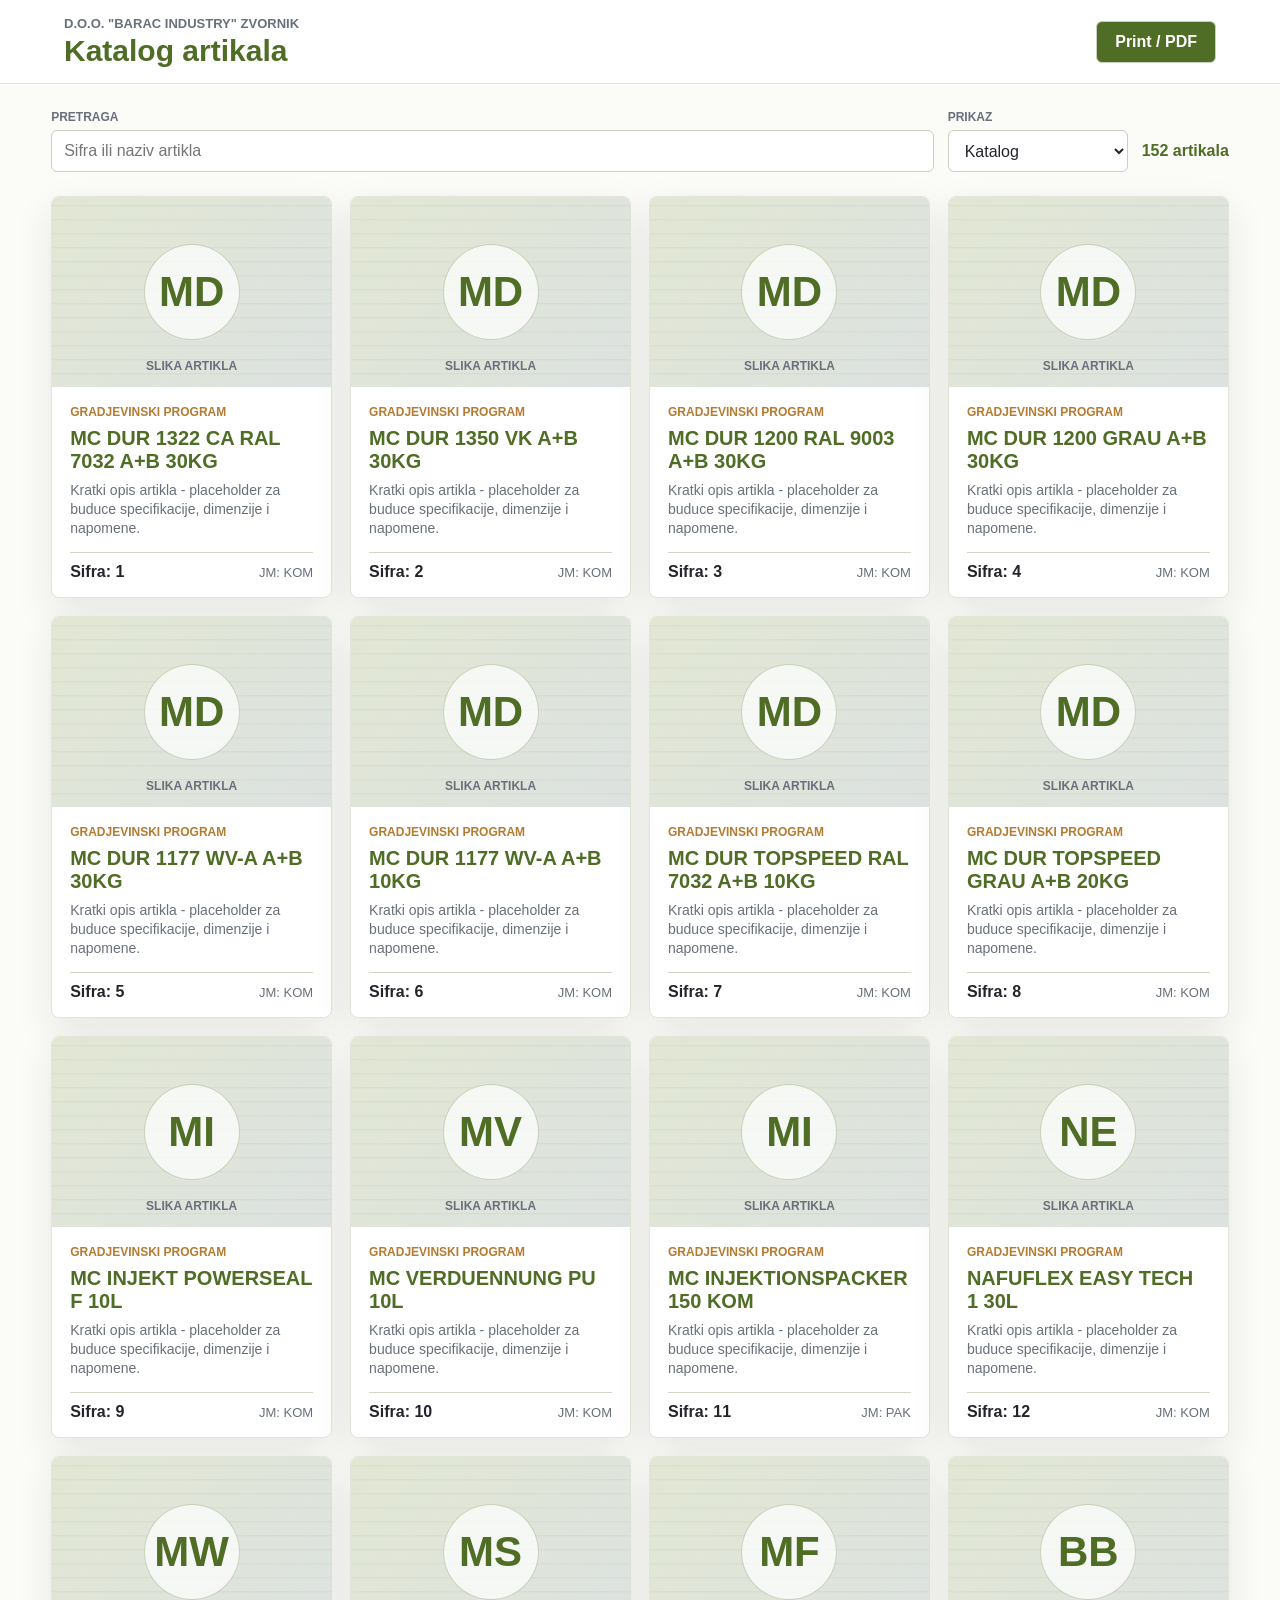
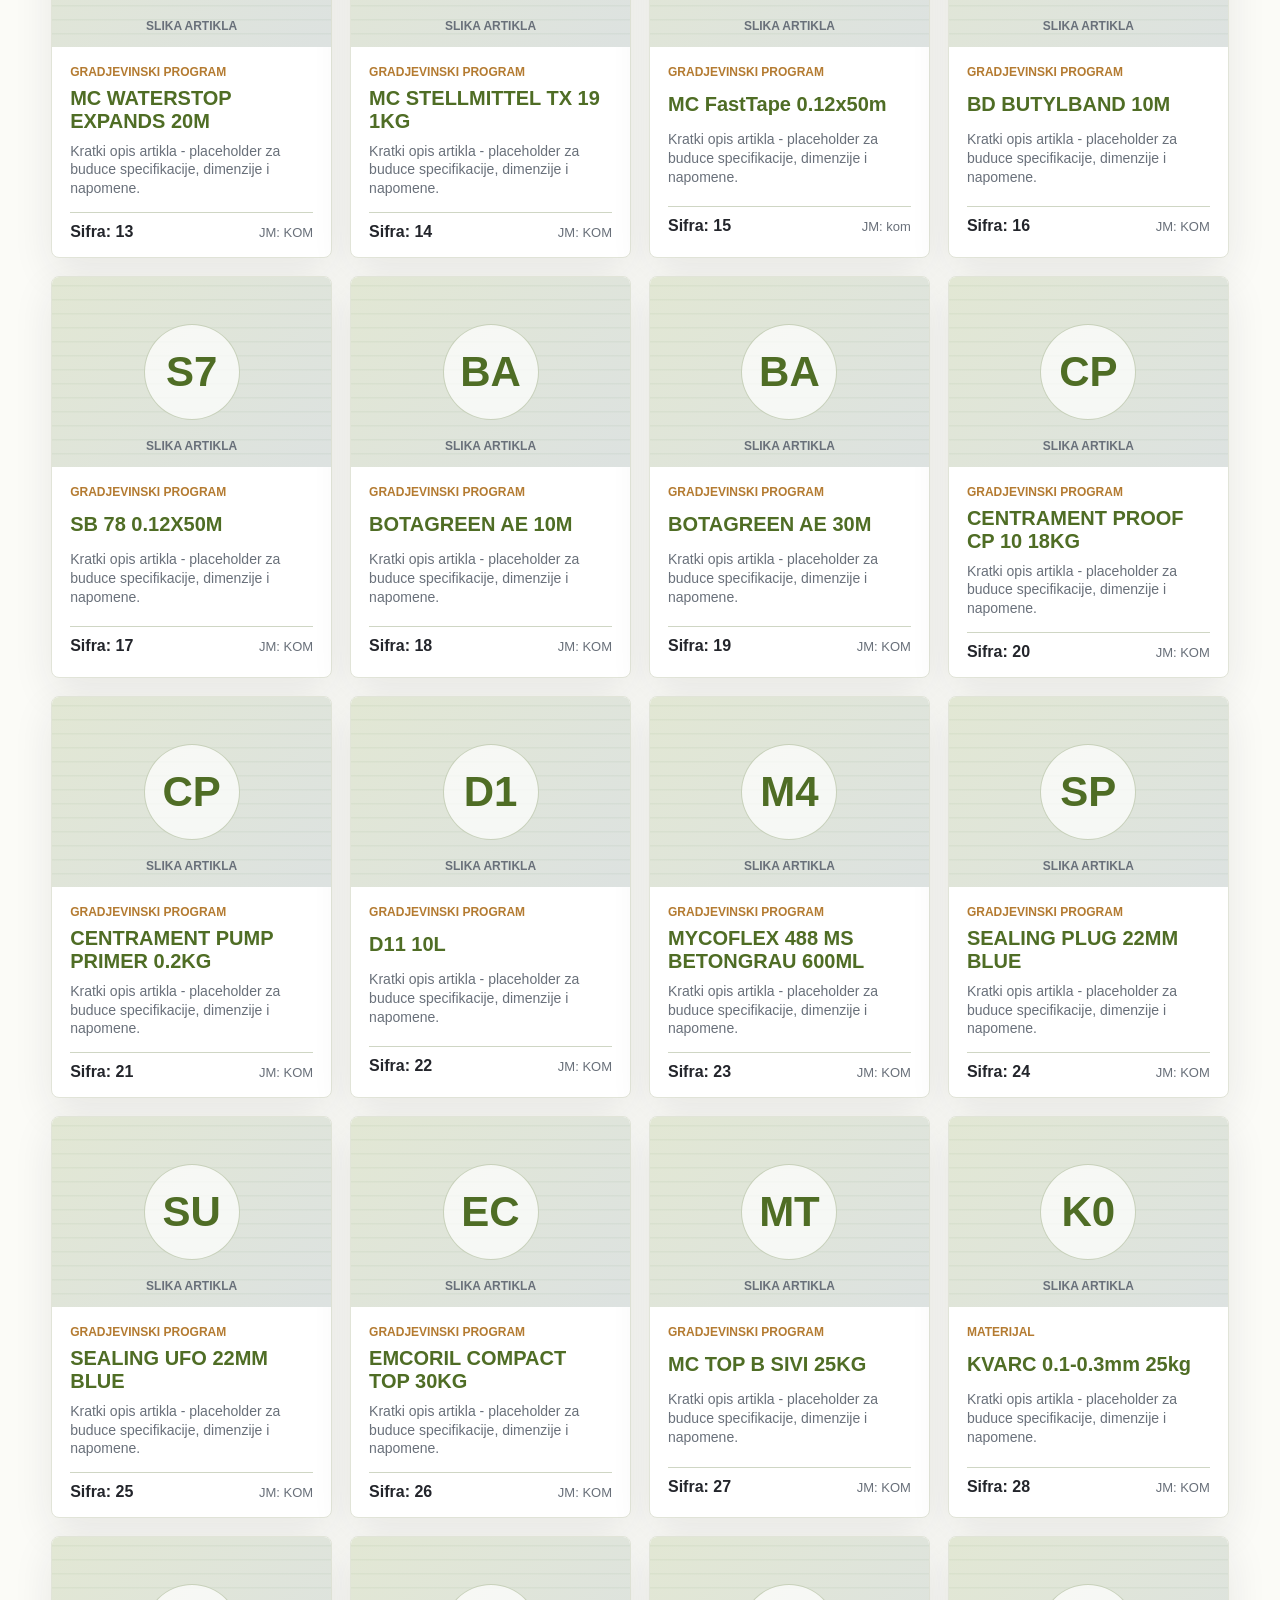
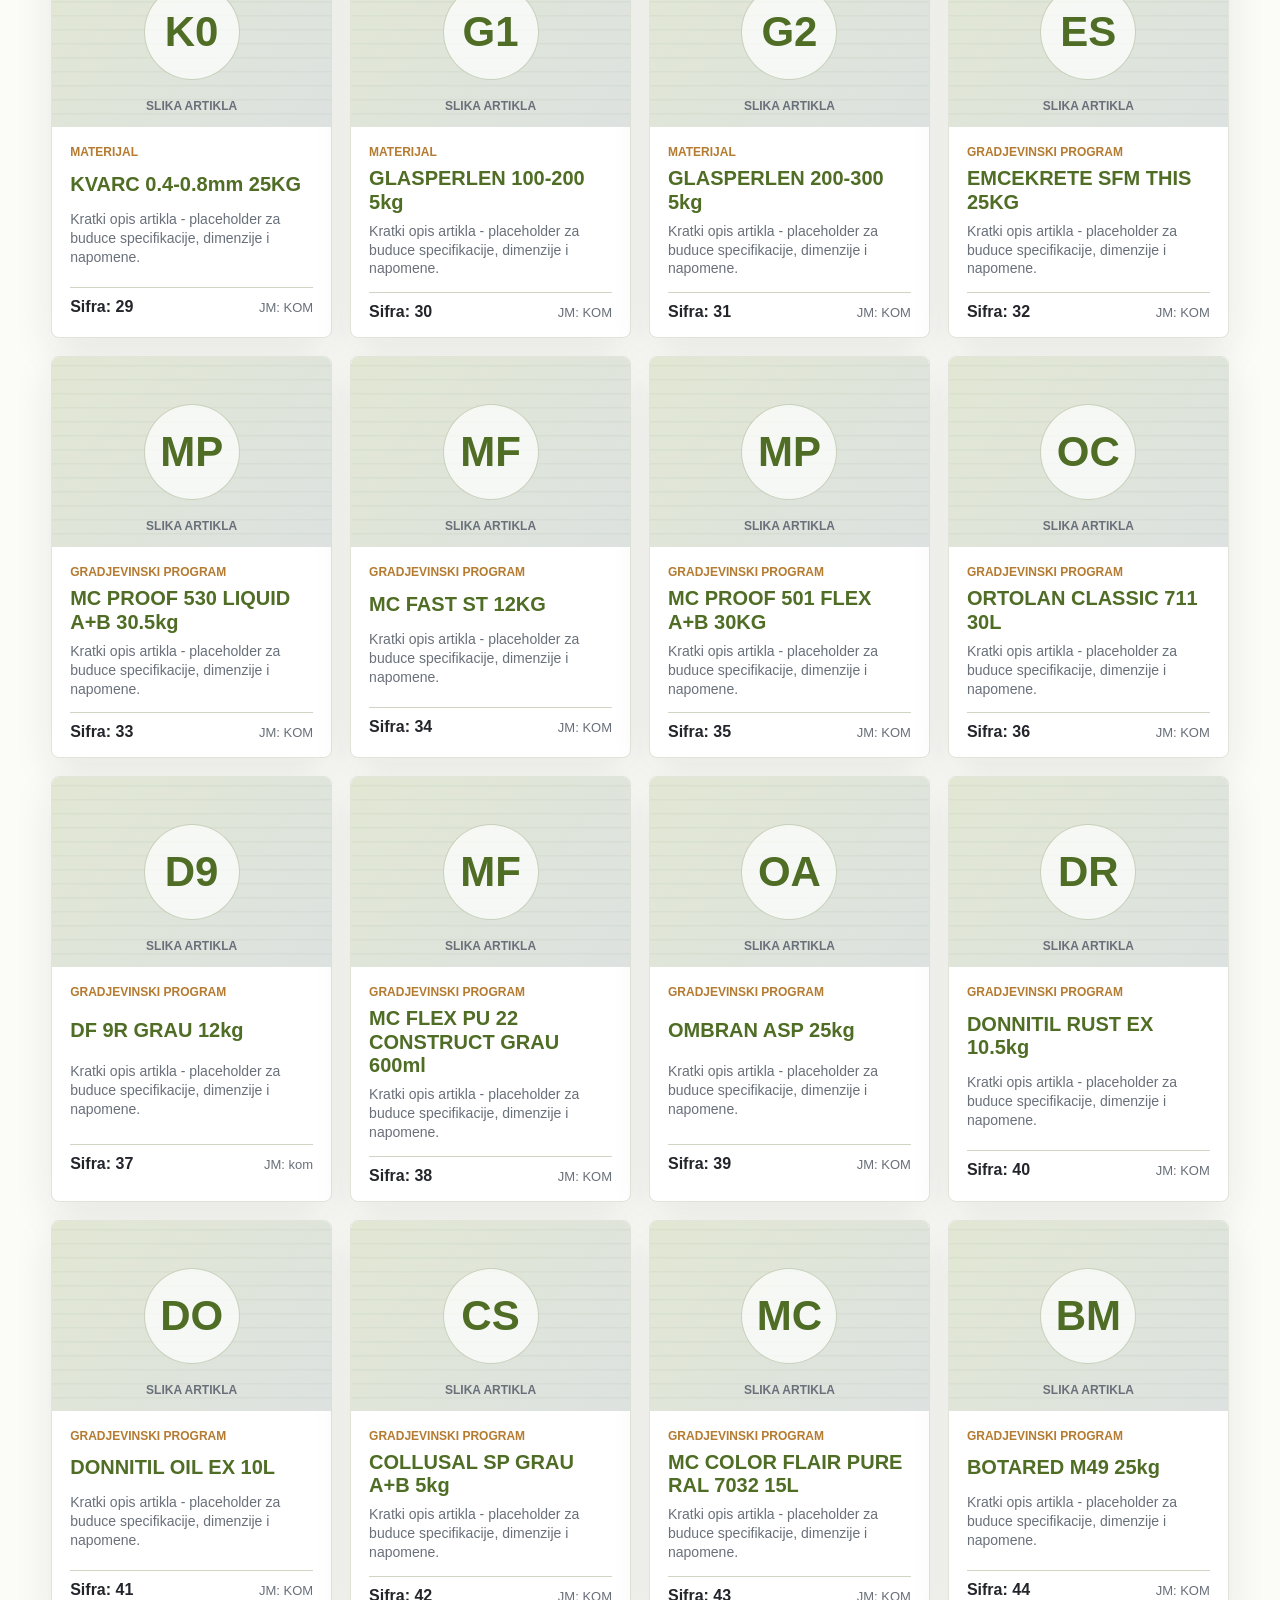
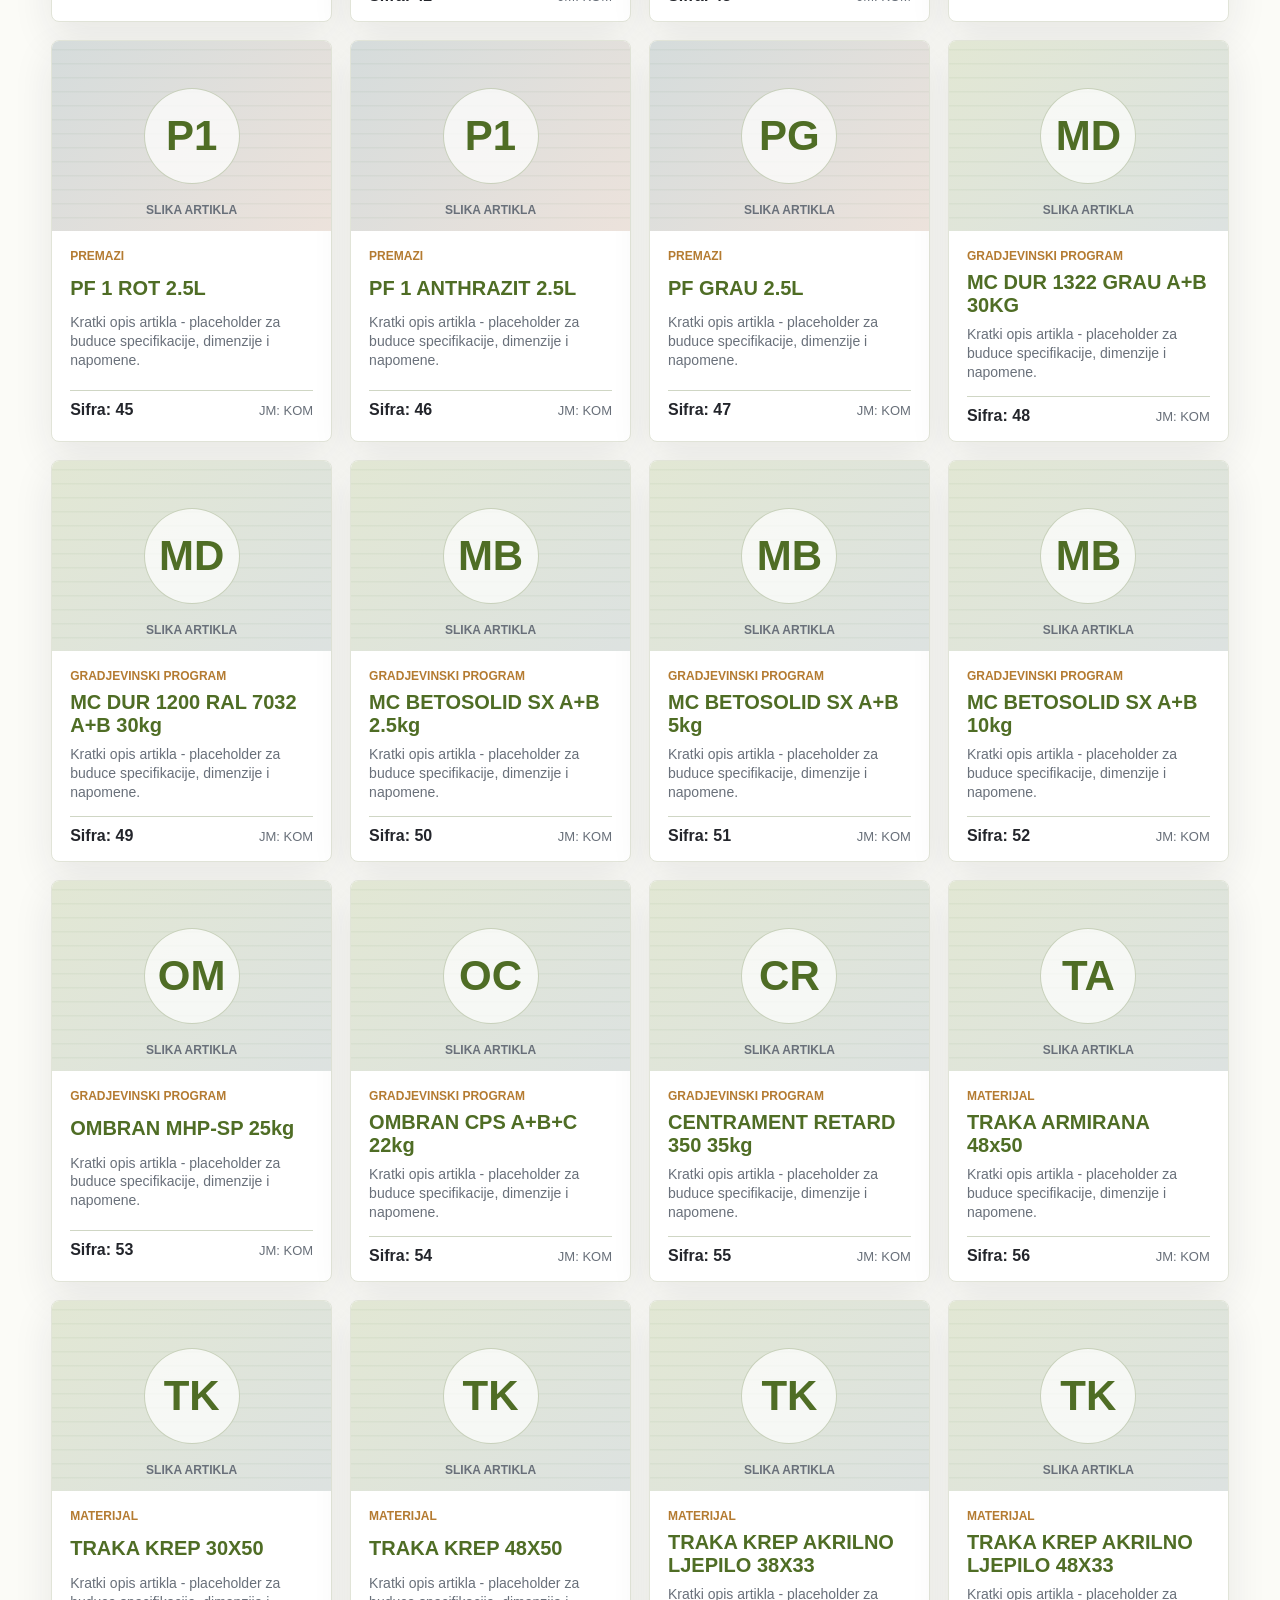
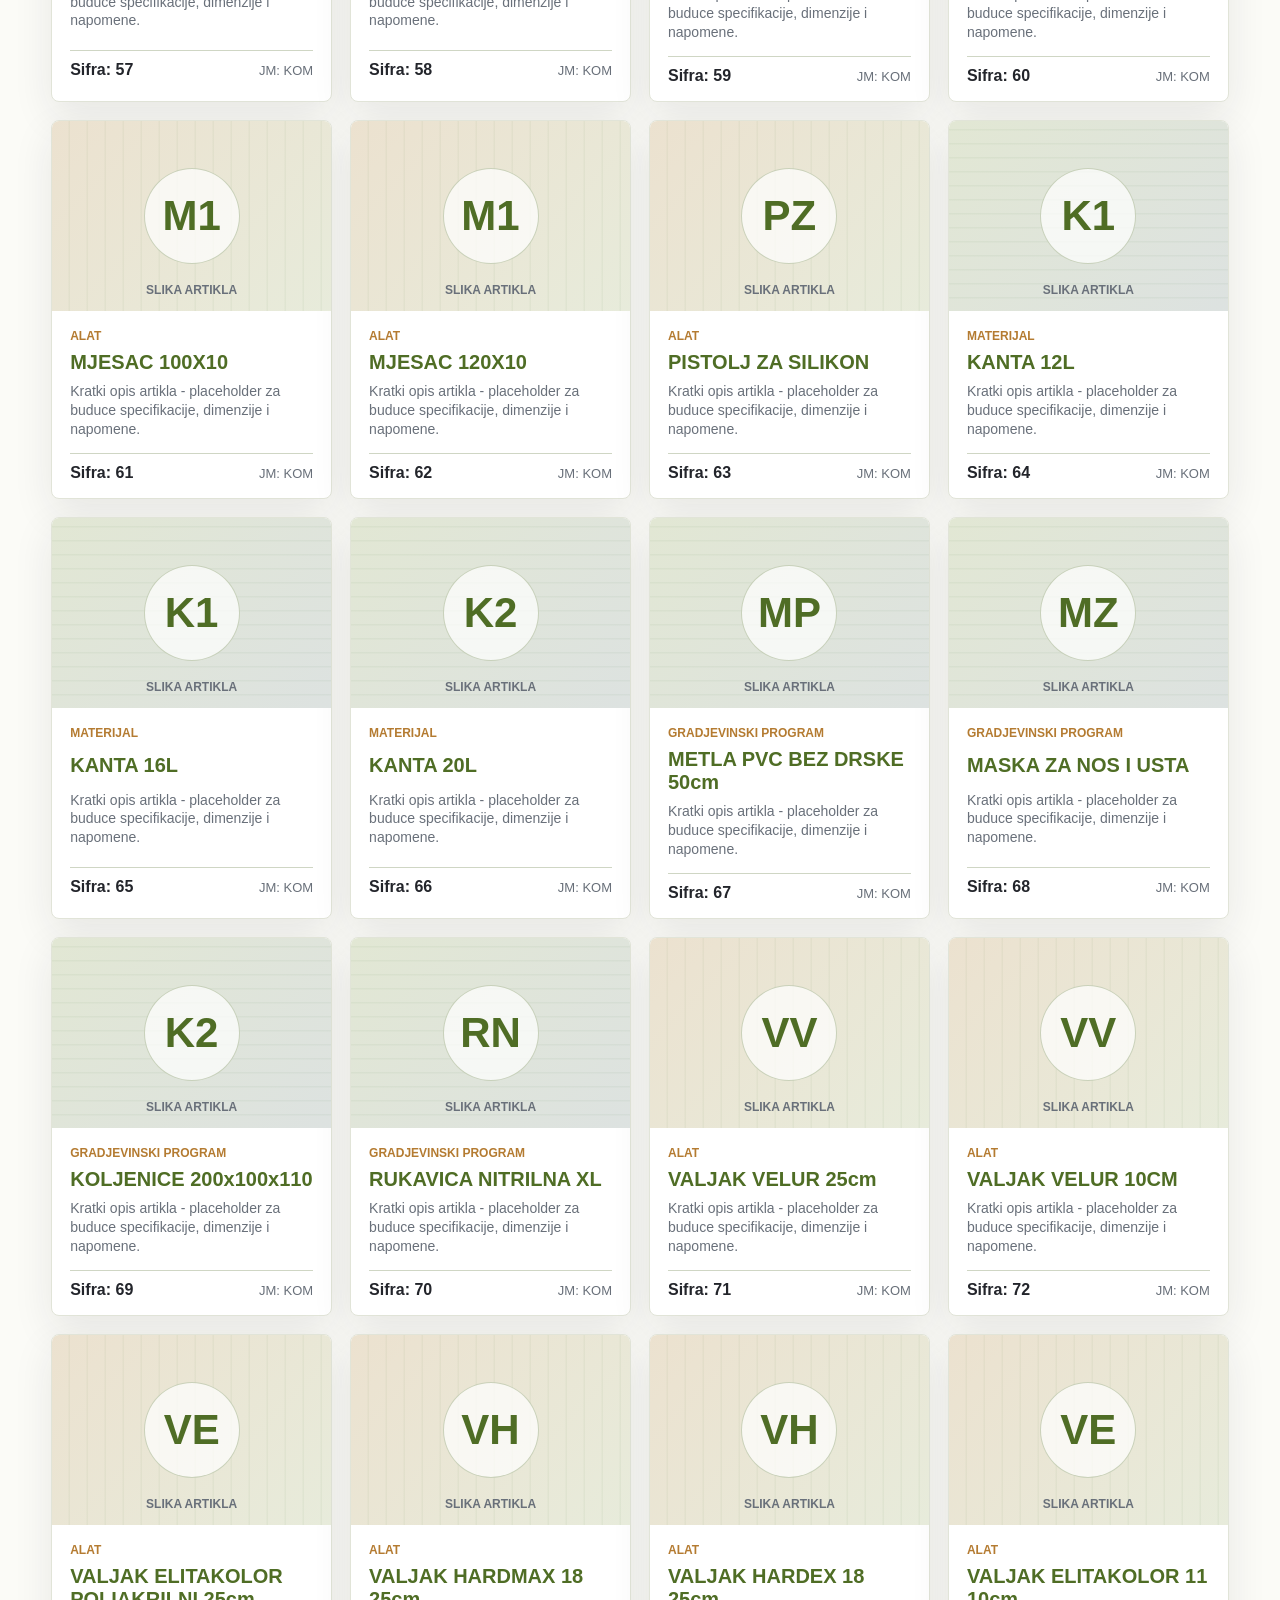
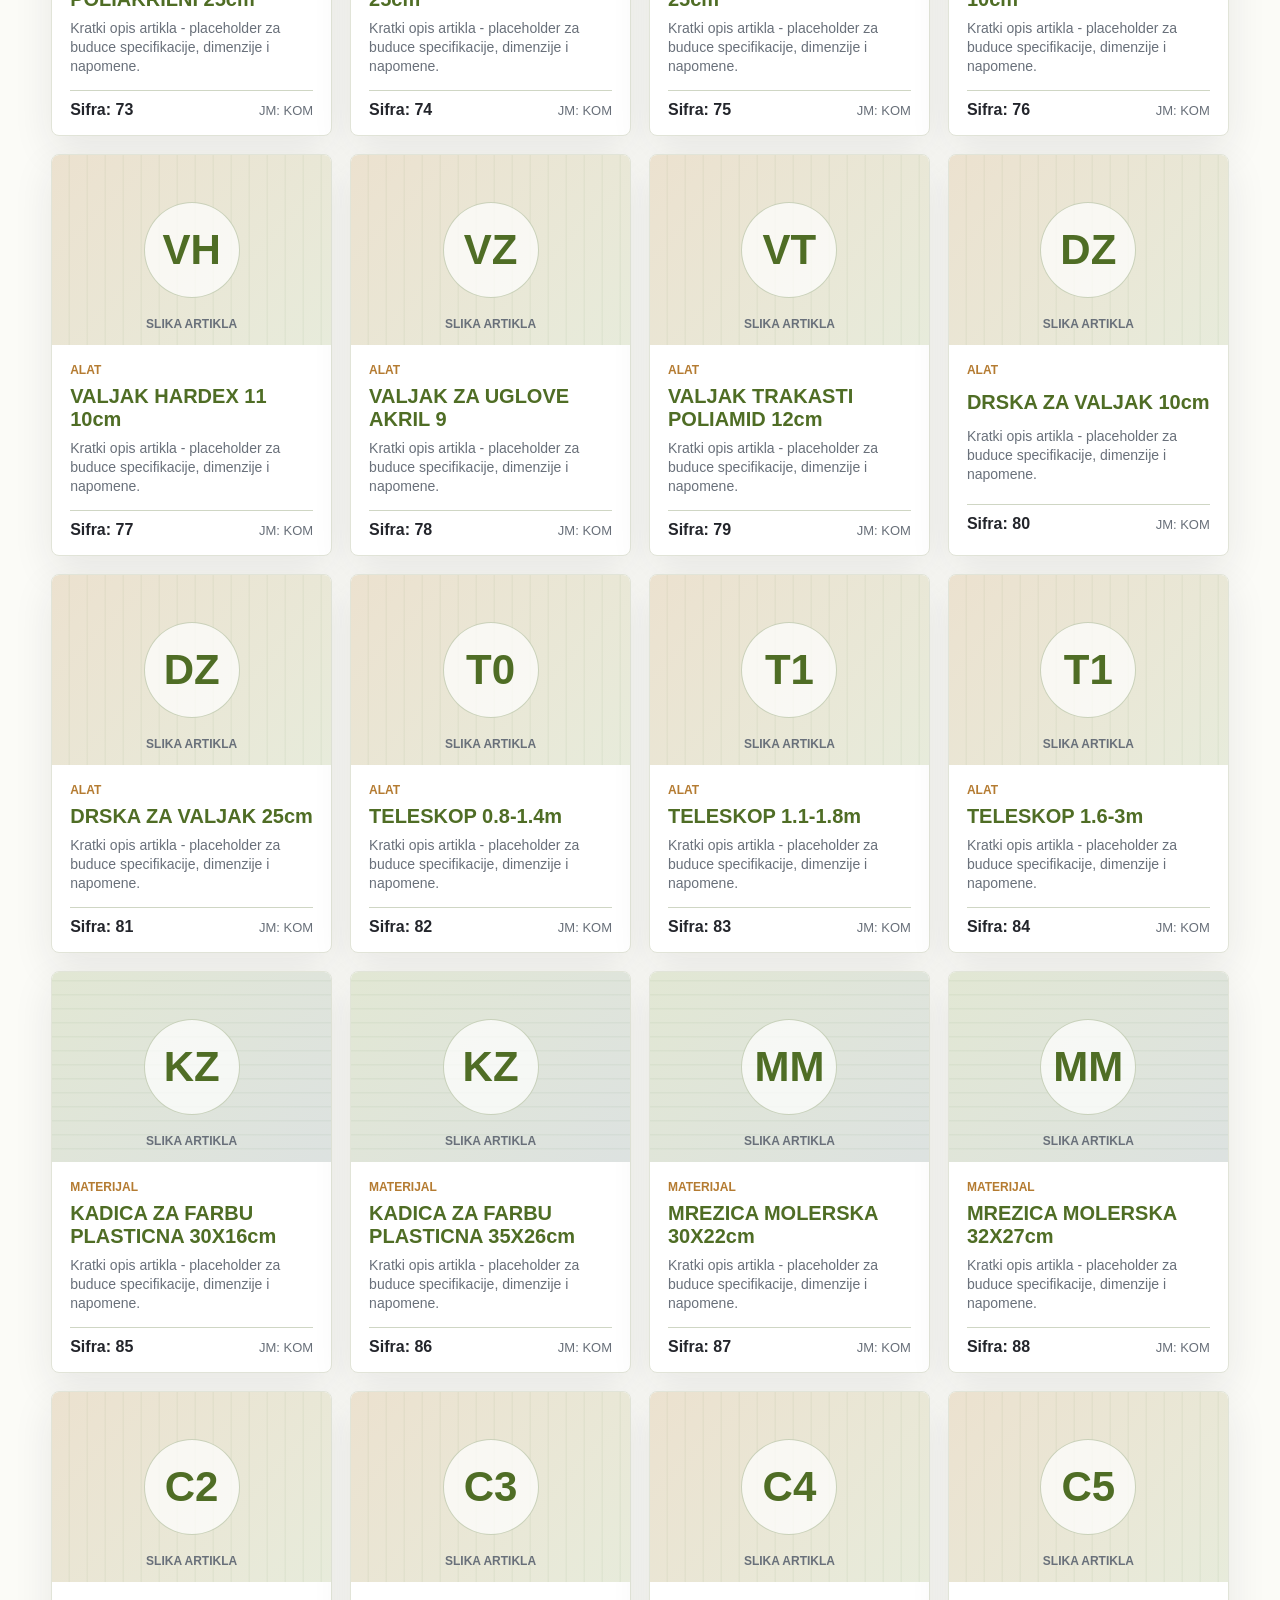
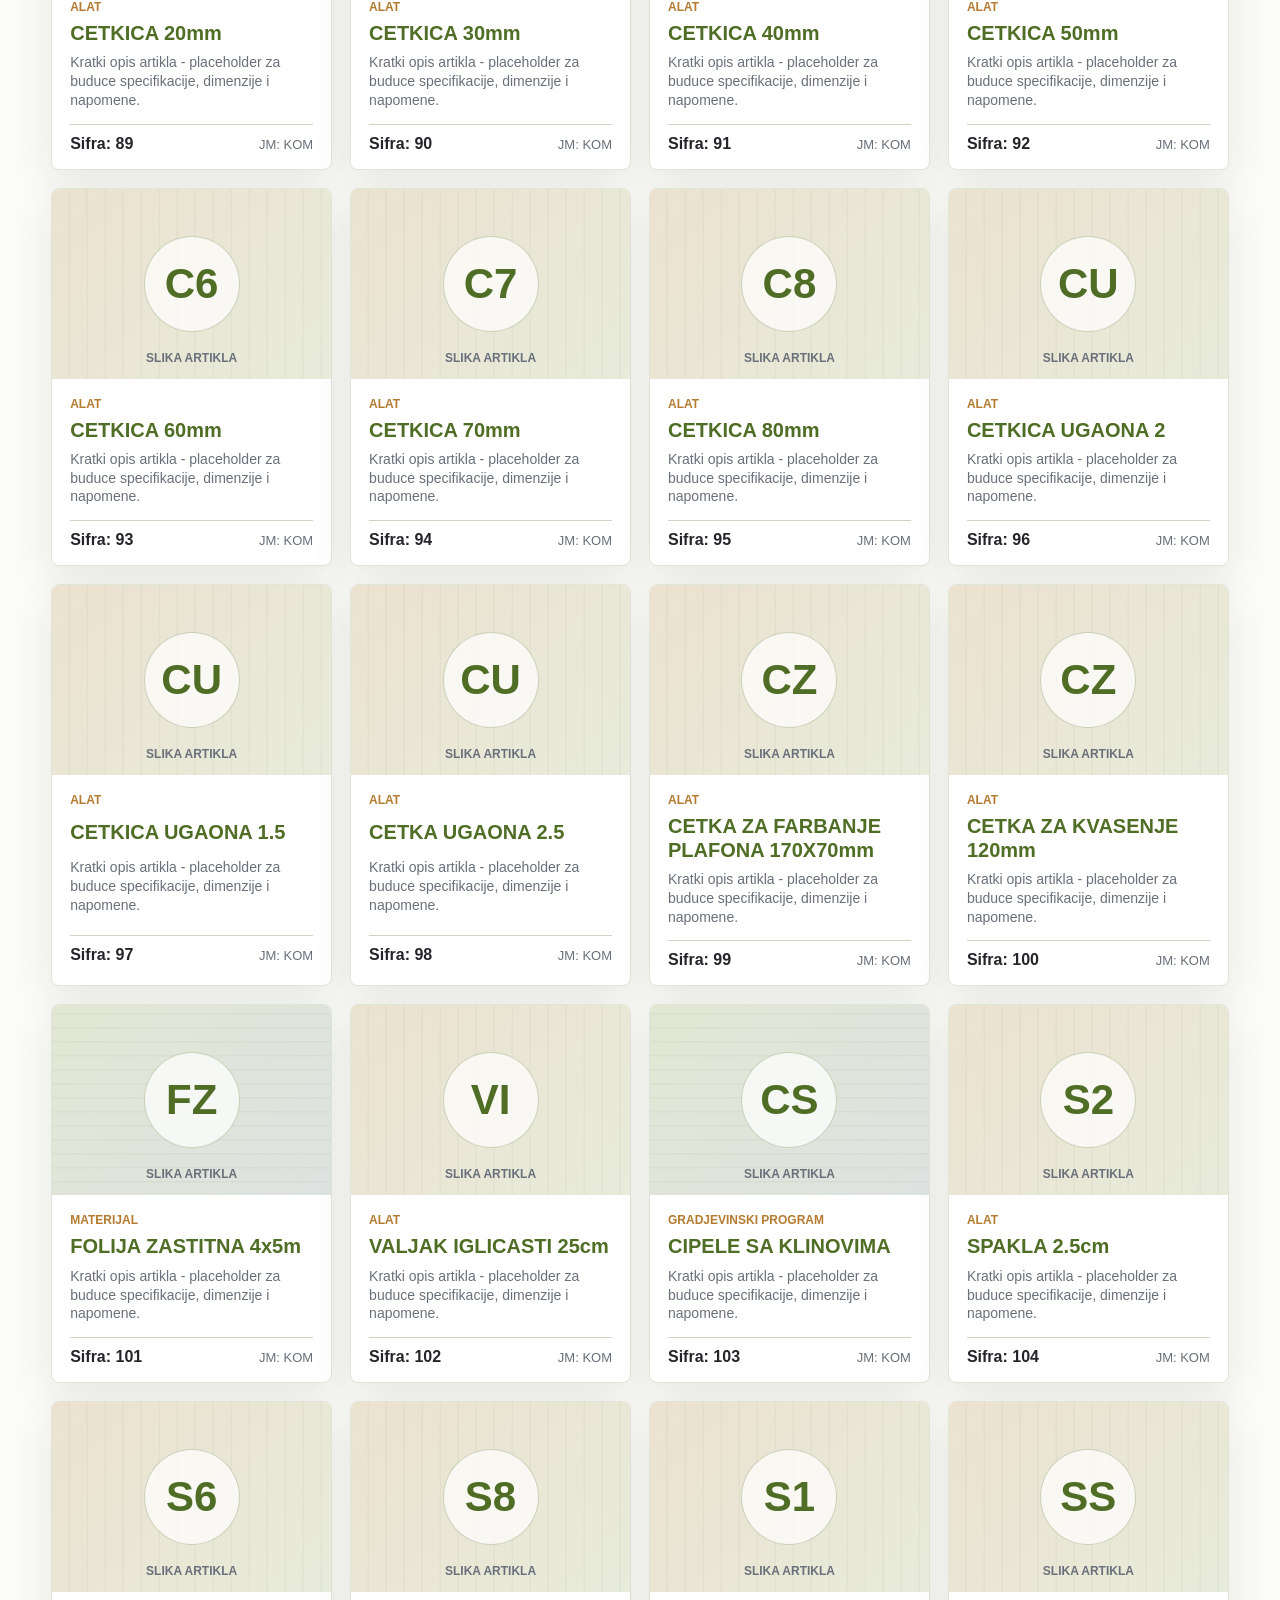
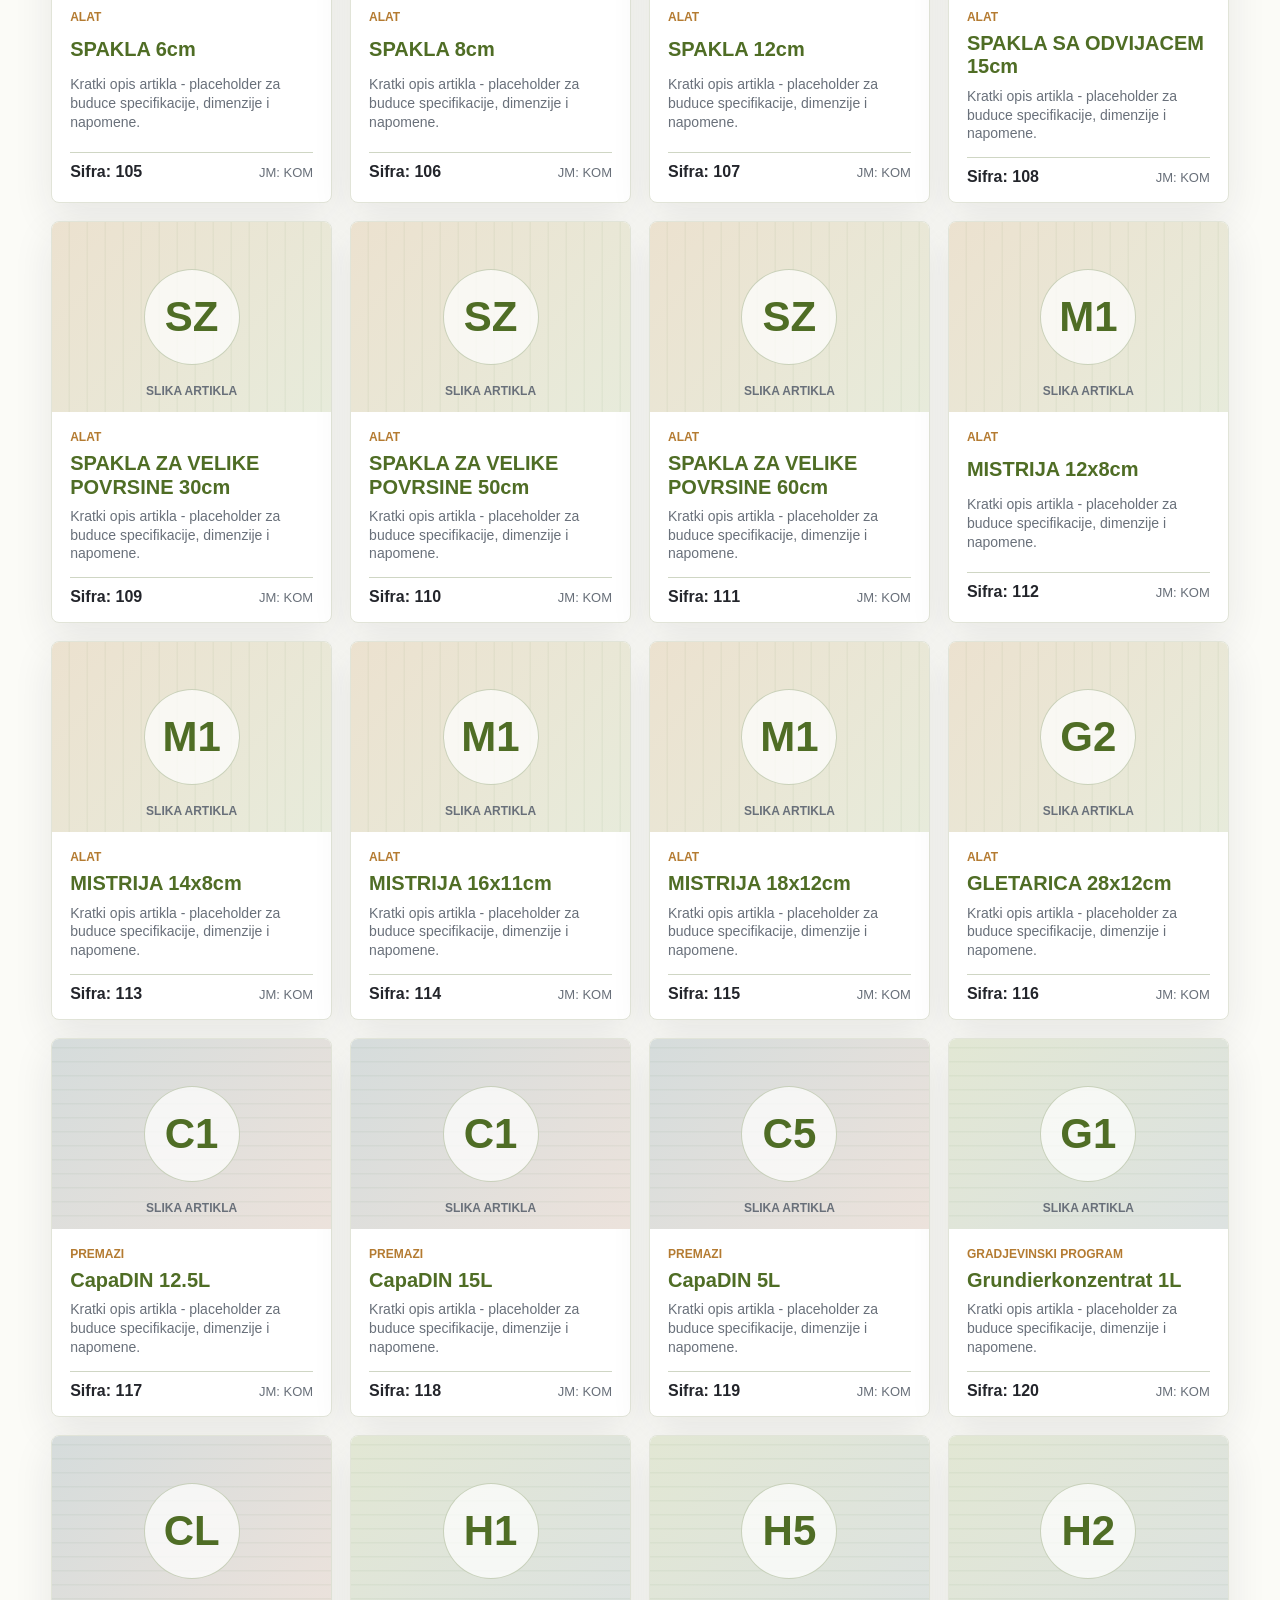
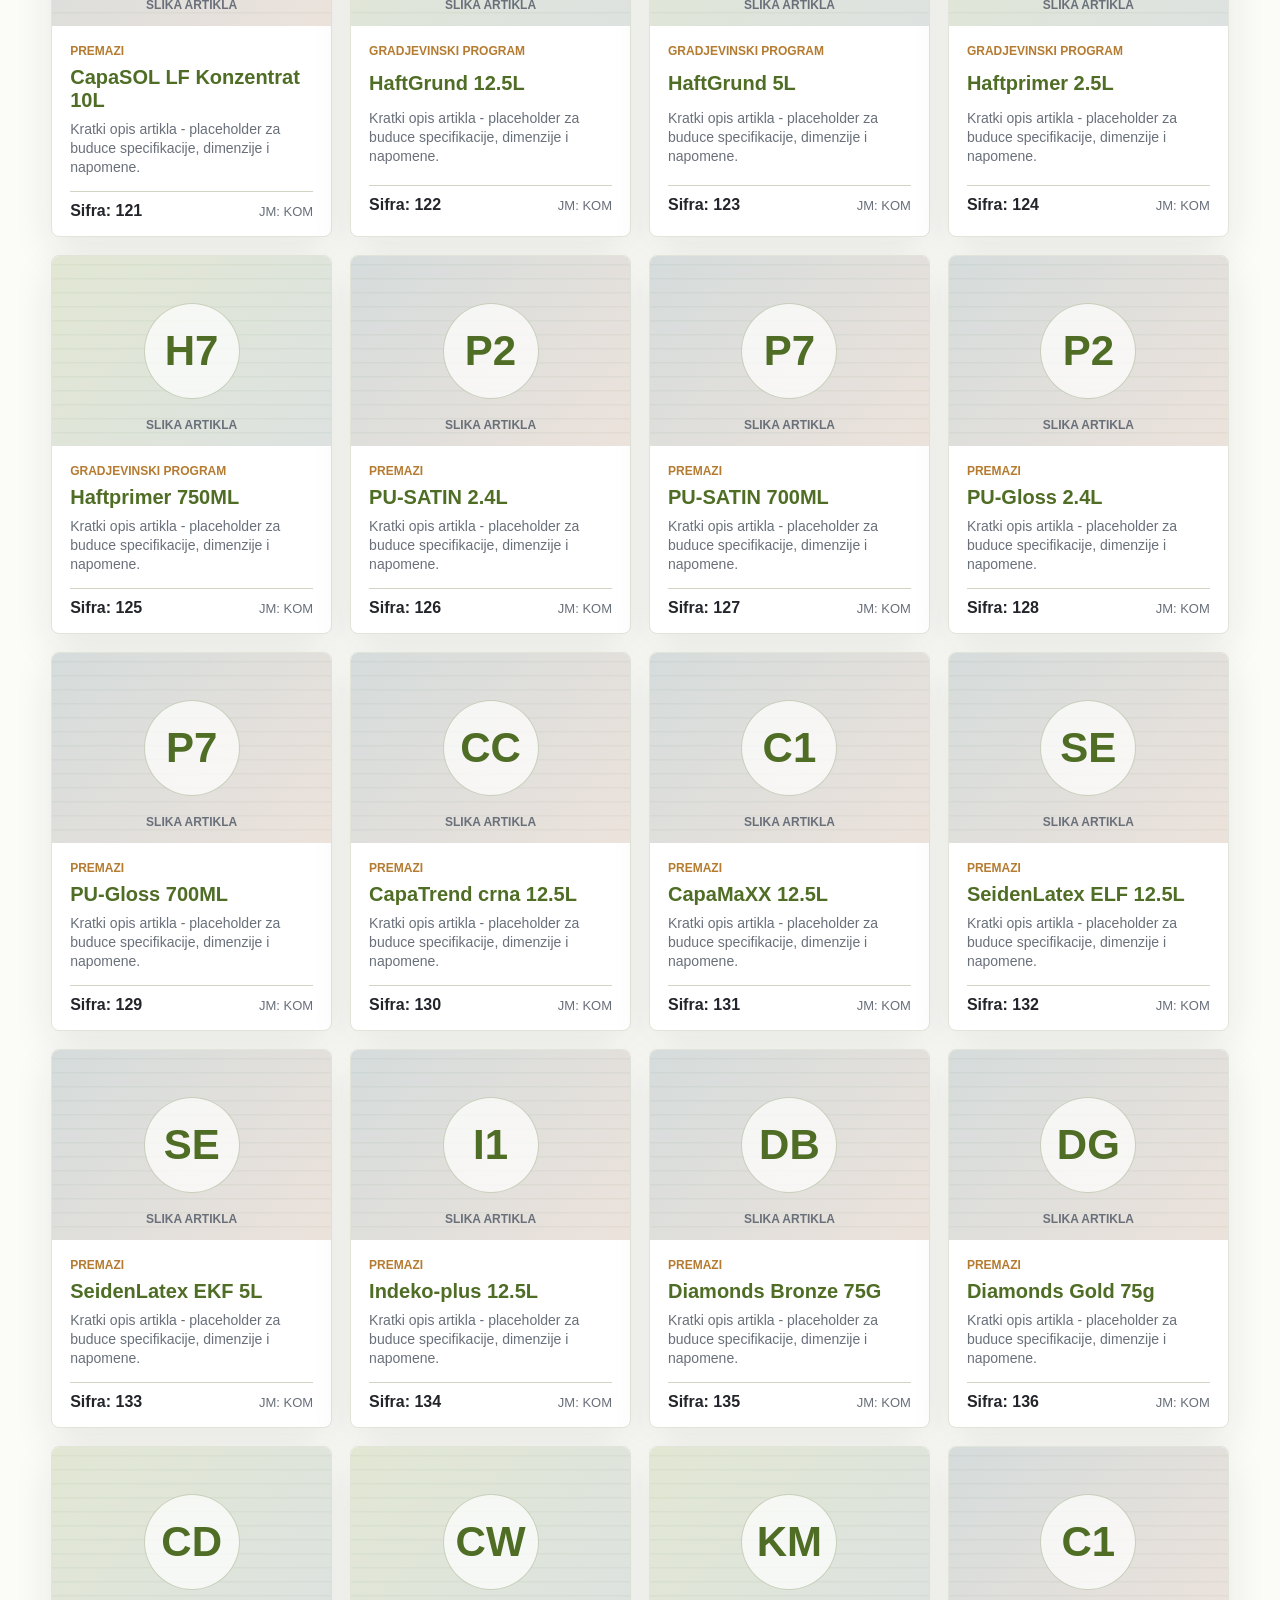
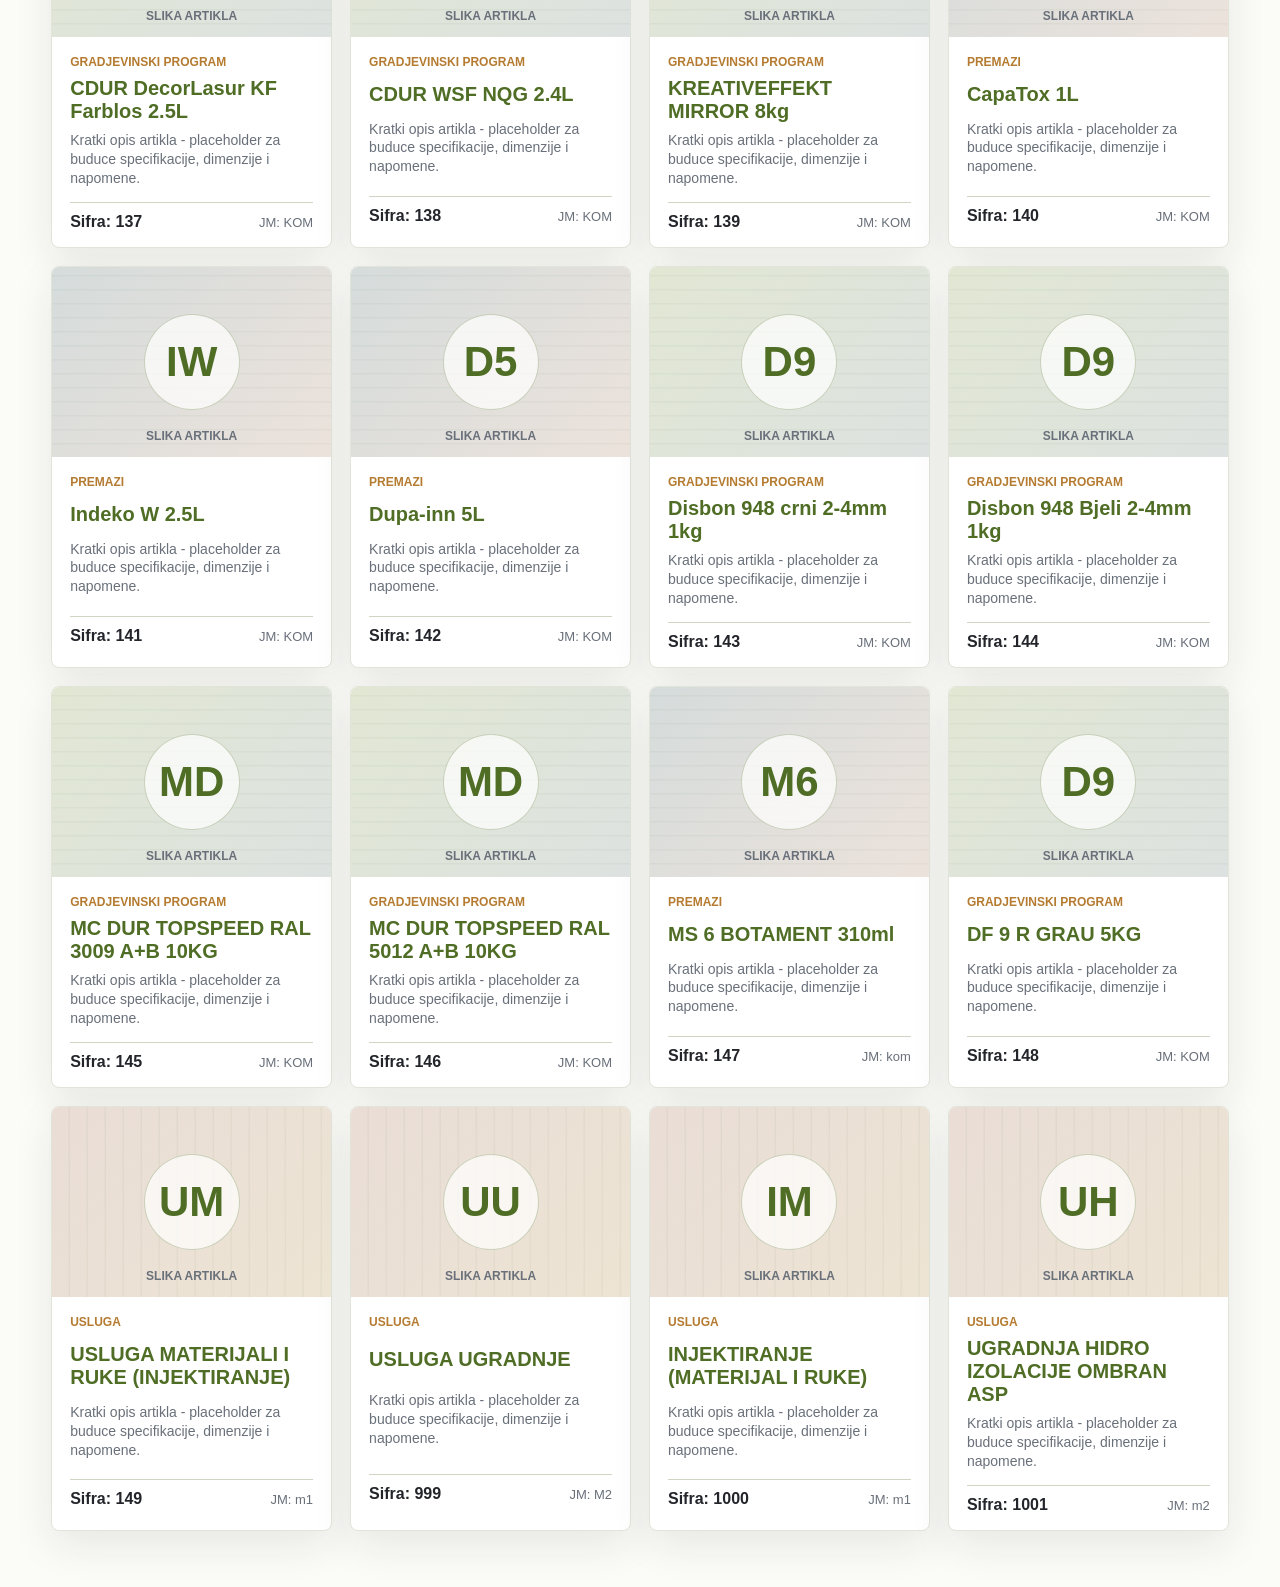
==== index.html @ d596de45 "Initial catalog" ====
<!doctype html>
<html lang="bs">
  <head>
    <meta charset="utf-8" />
    <meta name="viewport" content="width=device-width, initial-scale=1" />
    <title>Katalog artikala</title>
    <link rel="stylesheet" href="./styles.css" />
    <script src="./products.js" defer></script>
    <script src="./app.js" defer></script>
  </head>
  <body>
    <header class="sitebar">
      <div>
        <p class="eyebrow">D.o.o. "Barac industry" Zvornik</p>
        <h1>Katalog artikala</h1>
      </div>
      <button class="print-button" type="button" data-print>Print / PDF</button>
    </header>

    <main class="catalog-shell">
      <section class="toolbar" aria-label="Filter kataloga">
        <label class="search-box">
          <span>Pretraga</span>
          <input data-search type="search" placeholder="Sifra ili naziv artikla" />
        </label>
        <label class="view-box">
          <span>Prikaz</span>
          <select data-view>
            <option value="catalog">Katalog</option>
            <option value="compact">Kompaktno</option>
          </select>
        </label>
        <output data-count></output>
      </section>

      <section class="print-title" aria-label="Naslov za stampu">
        <p>D.o.o. "Barac industry" Zvornik</p>
        <h2>Katalog artikala</h2>
      </section>

      <section class="catalog-grid" data-grid aria-live="polite"></section>
    </main>
  </body>
</html>
---- styles.css ----
:root {
  --ink: #23252b;
  --muted: #69707a;
  --line: #cfd6c4;
  --paper: #fbfbf7;
  --surface: #ffffff;
  --green: #6e8f35;
  --green-dark: #4f6d25;
  --blue: #375c75;
  --amber: #b47b31;
  --red: #9b4f45;
  --shadow: 0 14px 40px rgba(35, 37, 43, 0.09);
}

* {
  box-sizing: border-box;
}

html {
  color: var(--ink);
  font-family: Arial, Helvetica, sans-serif;
  background: var(--paper);
}

body {
  margin: 0;
}

.sitebar {
  align-items: center;
  background: var(--surface);
  border-bottom: 1px solid #e4e6dc;
  display: flex;
  gap: 24px;
  justify-content: space-between;
  min-height: 84px;
  padding: 16px max(24px, 5vw);
  position: sticky;
  top: 0;
  z-index: 10;
}

.eyebrow {
  color: var(--muted);
  font-size: 13px;
  font-weight: 700;
  letter-spacing: 0;
  margin: 0 0 4px;
  text-transform: uppercase;
}

h1 {
  color: var(--green-dark);
  font-size: 30px;
  line-height: 1.05;
  margin: 0;
}

.print-button,
select,
input {
  border: 1px solid #c9cfc1;
  border-radius: 6px;
  color: var(--ink);
  font: inherit;
}

.print-button {
  background: var(--green-dark);
  color: #fff;
  cursor: pointer;
  font-weight: 700;
  min-height: 42px;
  padding: 0 18px;
}

.catalog-shell {
  margin: 0 auto;
  max-width: 1280px;
  padding: 26px max(18px, 4vw) 56px;
}

.toolbar {
  align-items: end;
  display: grid;
  gap: 14px;
  grid-template-columns: minmax(220px, 1fr) 180px auto;
  margin-bottom: 24px;
}

.search-box,
.view-box {
  display: grid;
  gap: 6px;
}

.search-box span,
.view-box span {
  color: var(--muted);
  font-size: 12px;
  font-weight: 700;
  text-transform: uppercase;
}

input,
select {
  background: #fff;
  min-height: 42px;
  padding: 0 12px;
}

output {
  color: var(--green-dark);
  font-weight: 700;
  min-height: 42px;
  padding: 12px 0 0;
  text-align: right;
}

.print-title {
  display: none;
}

.catalog-grid {
  display: grid;
  gap: 18px;
  grid-template-columns: repeat(auto-fit, minmax(280px, 1fr));
}

.product-card {
  background: var(--surface);
  border: 1px solid #e1e4d8;
  border-radius: 8px;
  box-shadow: var(--shadow);
  display: grid;
  grid-template-rows: 190px 1fr;
  min-height: 372px;
  overflow: hidden;
}

.product-image {
  align-items: center;
  background:
    linear-gradient(135deg, rgba(110, 143, 53, 0.16), rgba(55, 92, 117, 0.14)),
    repeating-linear-gradient(0deg, #f8f8f2 0, #f8f8f2 12px, #eef1e8 13px, #eef1e8 14px);
  display: grid;
  justify-items: center;
  padding: 20px;
  position: relative;
}

.product-card--tools .product-image {
  background:
    linear-gradient(135deg, rgba(180, 123, 49, 0.18), rgba(110, 143, 53, 0.12)),
    repeating-linear-gradient(90deg, #f8f8f2 0, #f8f8f2 16px, #eef1e8 17px, #eef1e8 18px);
}

.product-card--coatings .product-image {
  background:
    linear-gradient(135deg, rgba(55, 92, 117, 0.18), rgba(155, 79, 69, 0.13)),
    repeating-linear-gradient(0deg, #f8f8f2 0, #f8f8f2 12px, #eef1e8 13px, #eef1e8 14px);
}

.product-card--services .product-image {
  background:
    linear-gradient(135deg, rgba(155, 79, 69, 0.16), rgba(180, 123, 49, 0.16)),
    repeating-linear-gradient(90deg, #f8f8f2 0, #f8f8f2 16px, #eef1e8 17px, #eef1e8 18px);
}

.placeholder-mark {
  align-items: center;
  aspect-ratio: 1;
  background: rgba(255, 255, 255, 0.72);
  border: 1px solid rgba(79, 109, 37, 0.28);
  border-radius: 50%;
  color: var(--green-dark);
  display: flex;
  font-size: 42px;
  font-weight: 800;
  justify-content: center;
  width: 96px;
}

.placeholder-caption {
  bottom: 14px;
  color: var(--muted);
  font-size: 12px;
  font-weight: 700;
  position: absolute;
  text-transform: uppercase;
}

.product-copy {
  display: grid;
  gap: 8px;
  padding: 18px 18px 16px;
}

.category {
  color: var(--amber);
  font-size: 12px;
  font-weight: 700;
  margin: 0;
  text-transform: uppercase;
}

.product-copy h2 {
  color: var(--green-dark);
  font-size: 20px;
  line-height: 1.16;
  margin: 0;
  overflow-wrap: anywhere;
}

.description {
  color: var(--muted);
  font-size: 14px;
  line-height: 1.35;
  margin: 0;
}

.meta-line {
  align-items: baseline;
  border-top: 1px solid var(--line);
  display: flex;
  gap: 12px;
  justify-content: space-between;
  margin-top: 6px;
  padding-top: 10px;
}

.meta-line strong {
  font-size: 16px;
}

.meta-line span {
  color: var(--muted);
  font-size: 13px;
}

.catalog-grid[data-view="compact"] {
  grid-template-columns: repeat(auto-fit, minmax(260px, 1fr));
}

.catalog-grid[data-view="compact"] .product-card {
  grid-template-columns: 92px 1fr;
  grid-template-rows: auto;
  min-height: 148px;
}

.catalog-grid[data-view="compact"] .product-image {
  min-height: 148px;
  padding: 12px;
}

.catalog-grid[data-view="compact"] .placeholder-mark {
  font-size: 24px;
  width: 58px;
}

.catalog-grid[data-view="compact"] .placeholder-caption {
  display: none;
}

@media (max-width: 720px) {
  .sitebar {
    align-items: stretch;
    flex-direction: column;
  }

  .toolbar {
    grid-template-columns: 1fr;
  }

  output {
    text-align: left;
  }
}

@page {
  margin: 10mm;
  size: A4;
}

@media print {
  html,
  body {
    background: #fff;
  }

  .sitebar,
  .toolbar {
    display: none;
  }

  .catalog-shell {
    max-width: none;
    padding: 0;
  }

  .print-title {
    align-items: baseline;
    border-bottom: 2px solid var(--line);
    display: flex;
    justify-content: space-between;
    margin-bottom: 8mm;
    padding-bottom: 4mm;
  }

  .print-title p,
  .print-title h2 {
    margin: 0;
  }

  .print-title h2 {
    color: var(--green-dark);
    font-size: 24px;
  }

  .catalog-grid,
  .catalog-grid[data-view="compact"] {
    display: grid;
    gap: 7mm;
    grid-template-columns: 1fr 1fr;
  }

  .product-card,
  .catalog-grid[data-view="compact"] .product-card {
    border: 0;
    border-bottom: 1px solid #bfc7b2;
    border-radius: 0;
    break-inside: avoid;
    box-shadow: none;
    display: grid;
    grid-template-columns: none;
    grid-template-rows: 42mm auto;
    min-height: 78mm;
    overflow: visible;
    page-break-inside: avoid;
  }

  .product-image,
  .catalog-grid[data-view="compact"] .product-image {
    min-height: auto;
    padding: 6mm;
  }

  .placeholder-mark,
  .catalog-grid[data-view="compact"] .placeholder-mark {
    font-size: 28px;
    width: 24mm;
  }

  .placeholder-caption {
    bottom: 4mm;
    display: block;
    font-size: 9px;
  }

  .product-copy {
    gap: 2.5mm;
    padding: 4mm 0 0;
  }

  .category {
    font-size: 9px;
  }

  .product-copy h2 {
    font-size: 14px;
    line-height: 1.18;
  }

  .description {
    font-size: 10px;
    line-height: 1.25;
  }

  .meta-line {
    padding-top: 2.5mm;
  }

  .meta-line strong {
    font-size: 12px;
  }

  .meta-line span {
    font-size: 10px;
  }
}
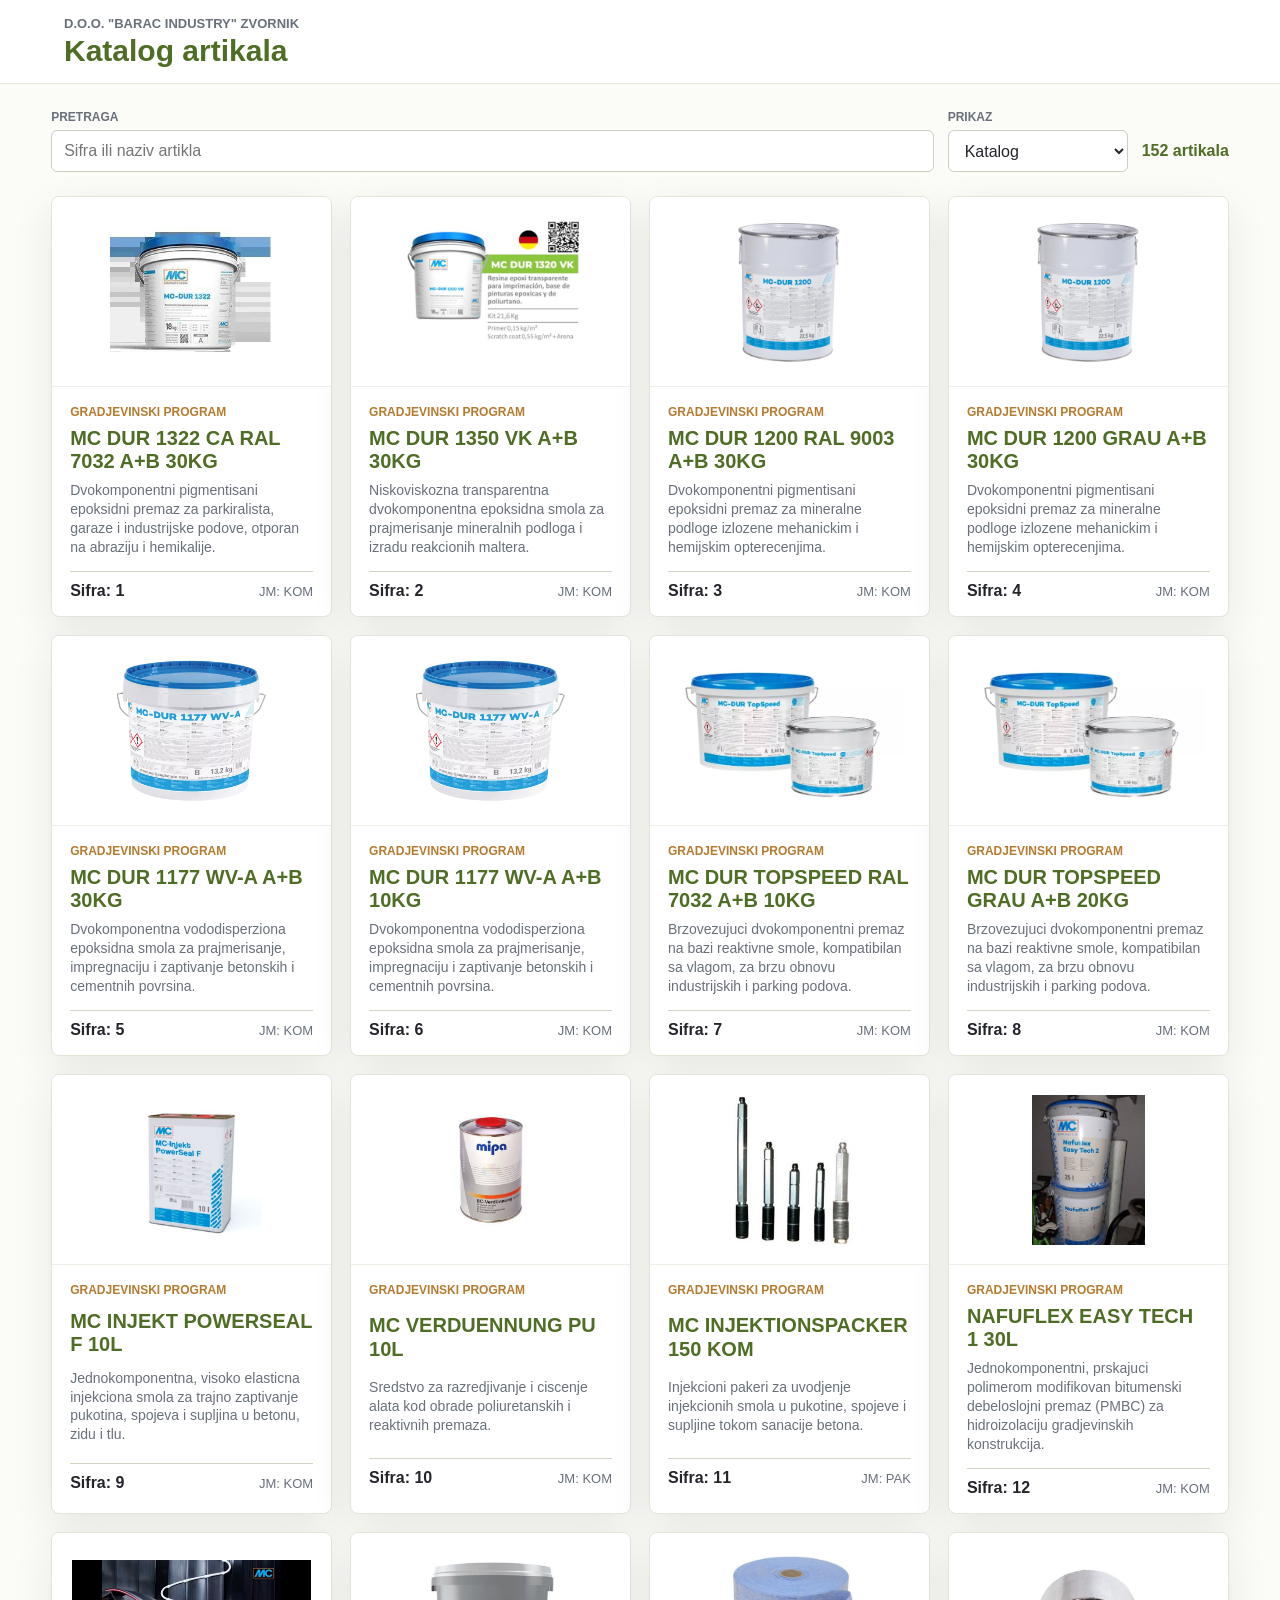
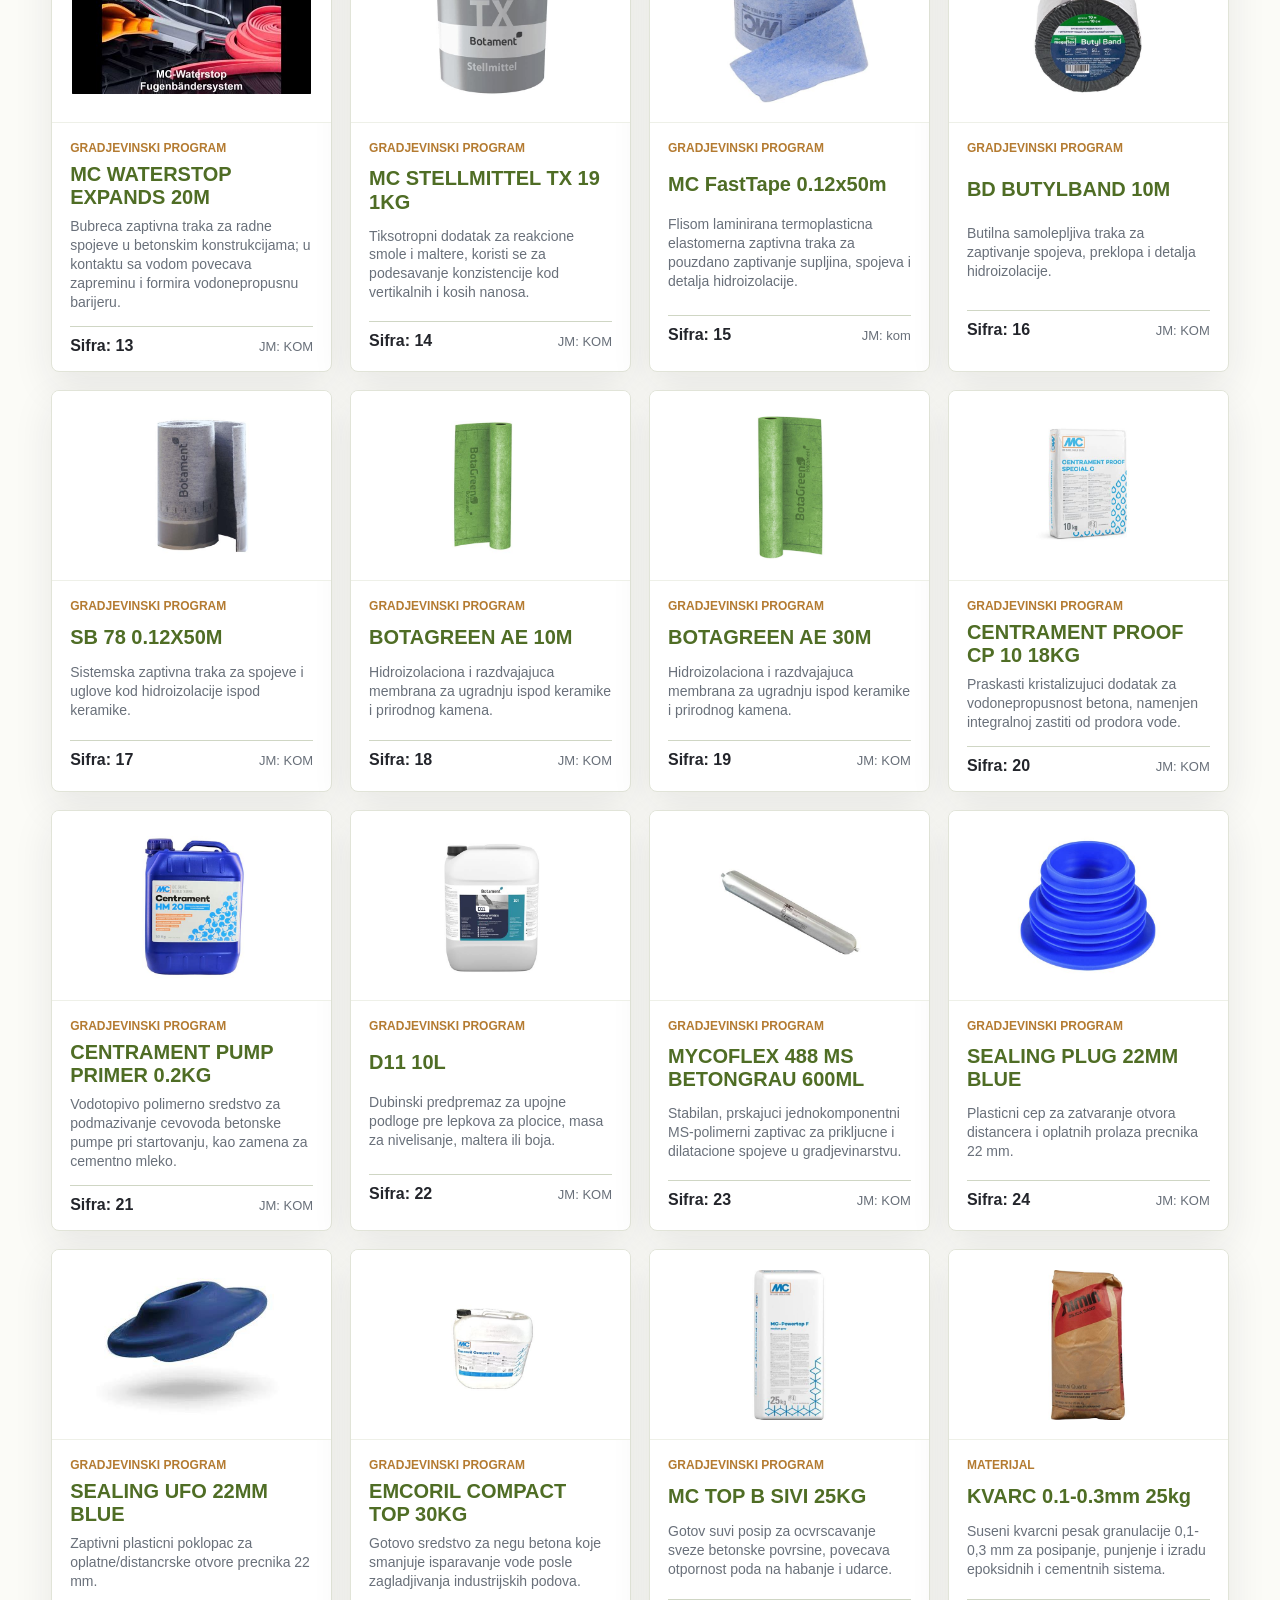
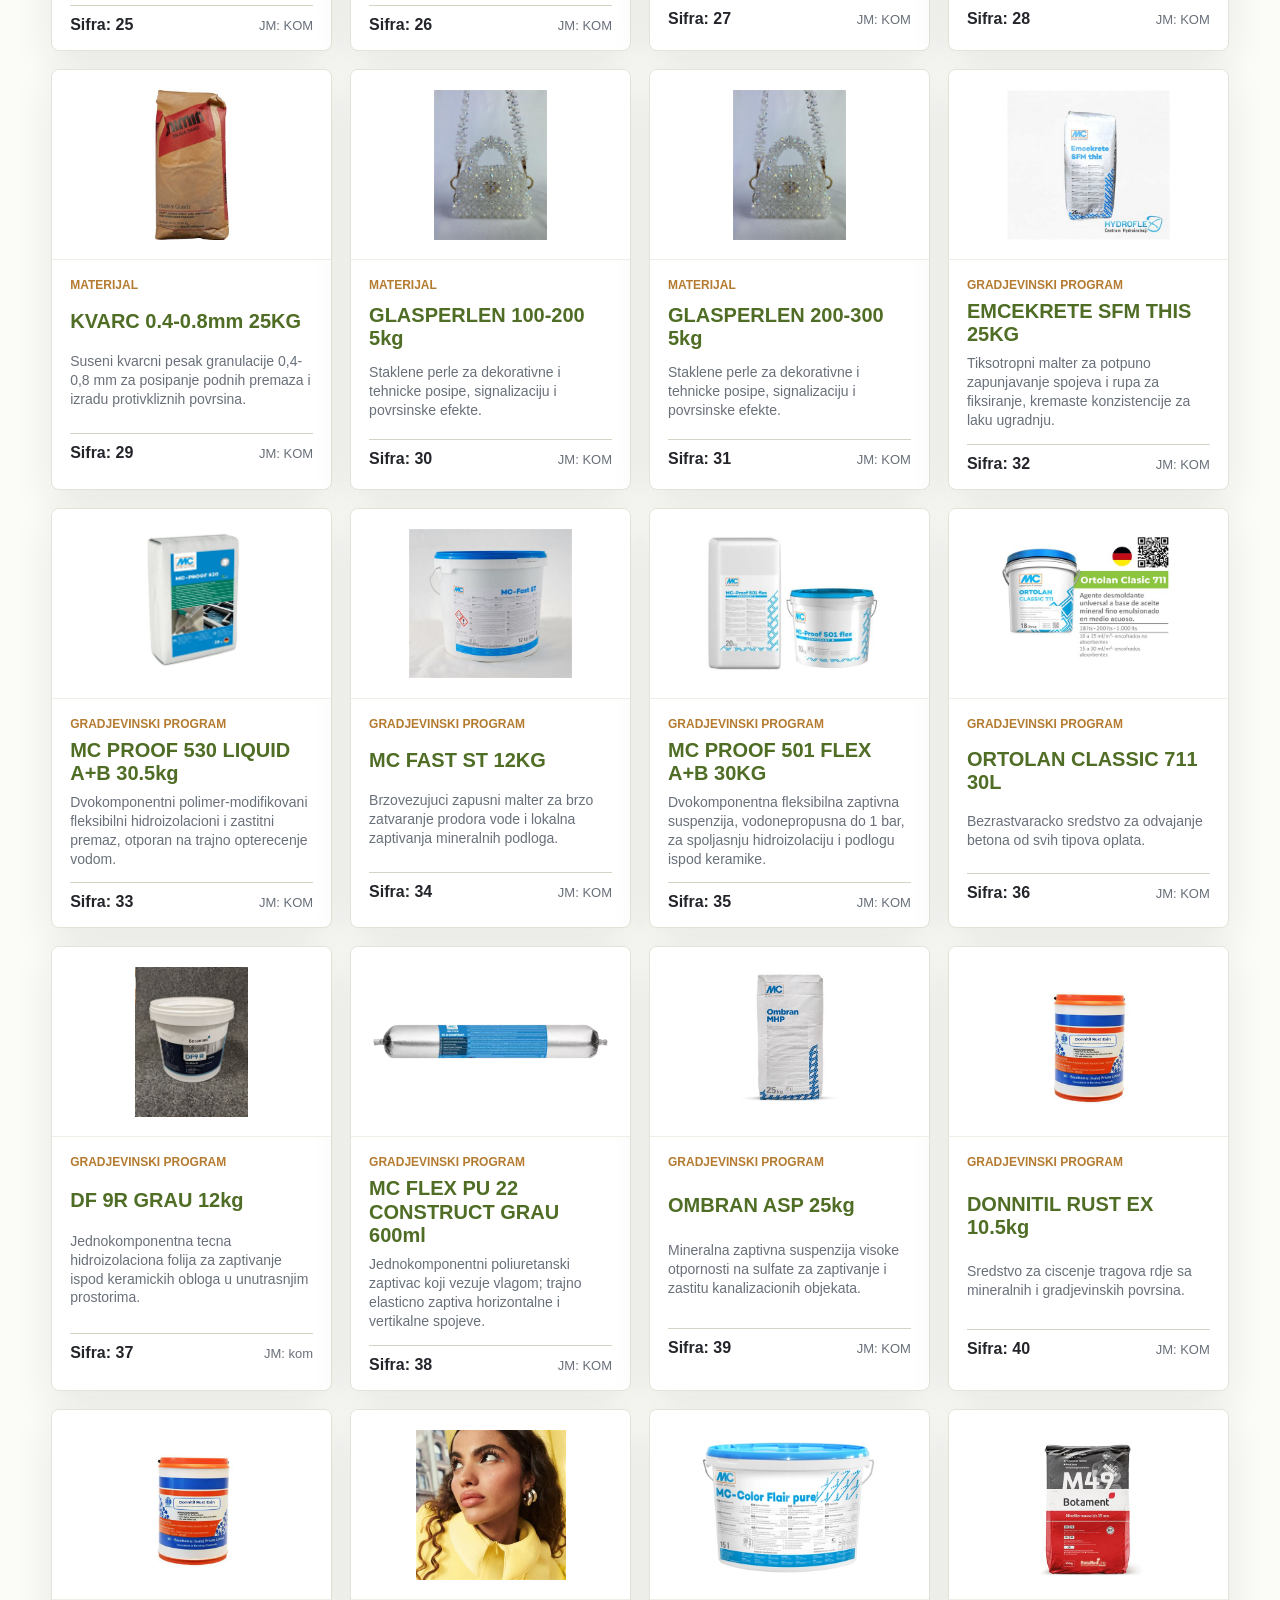
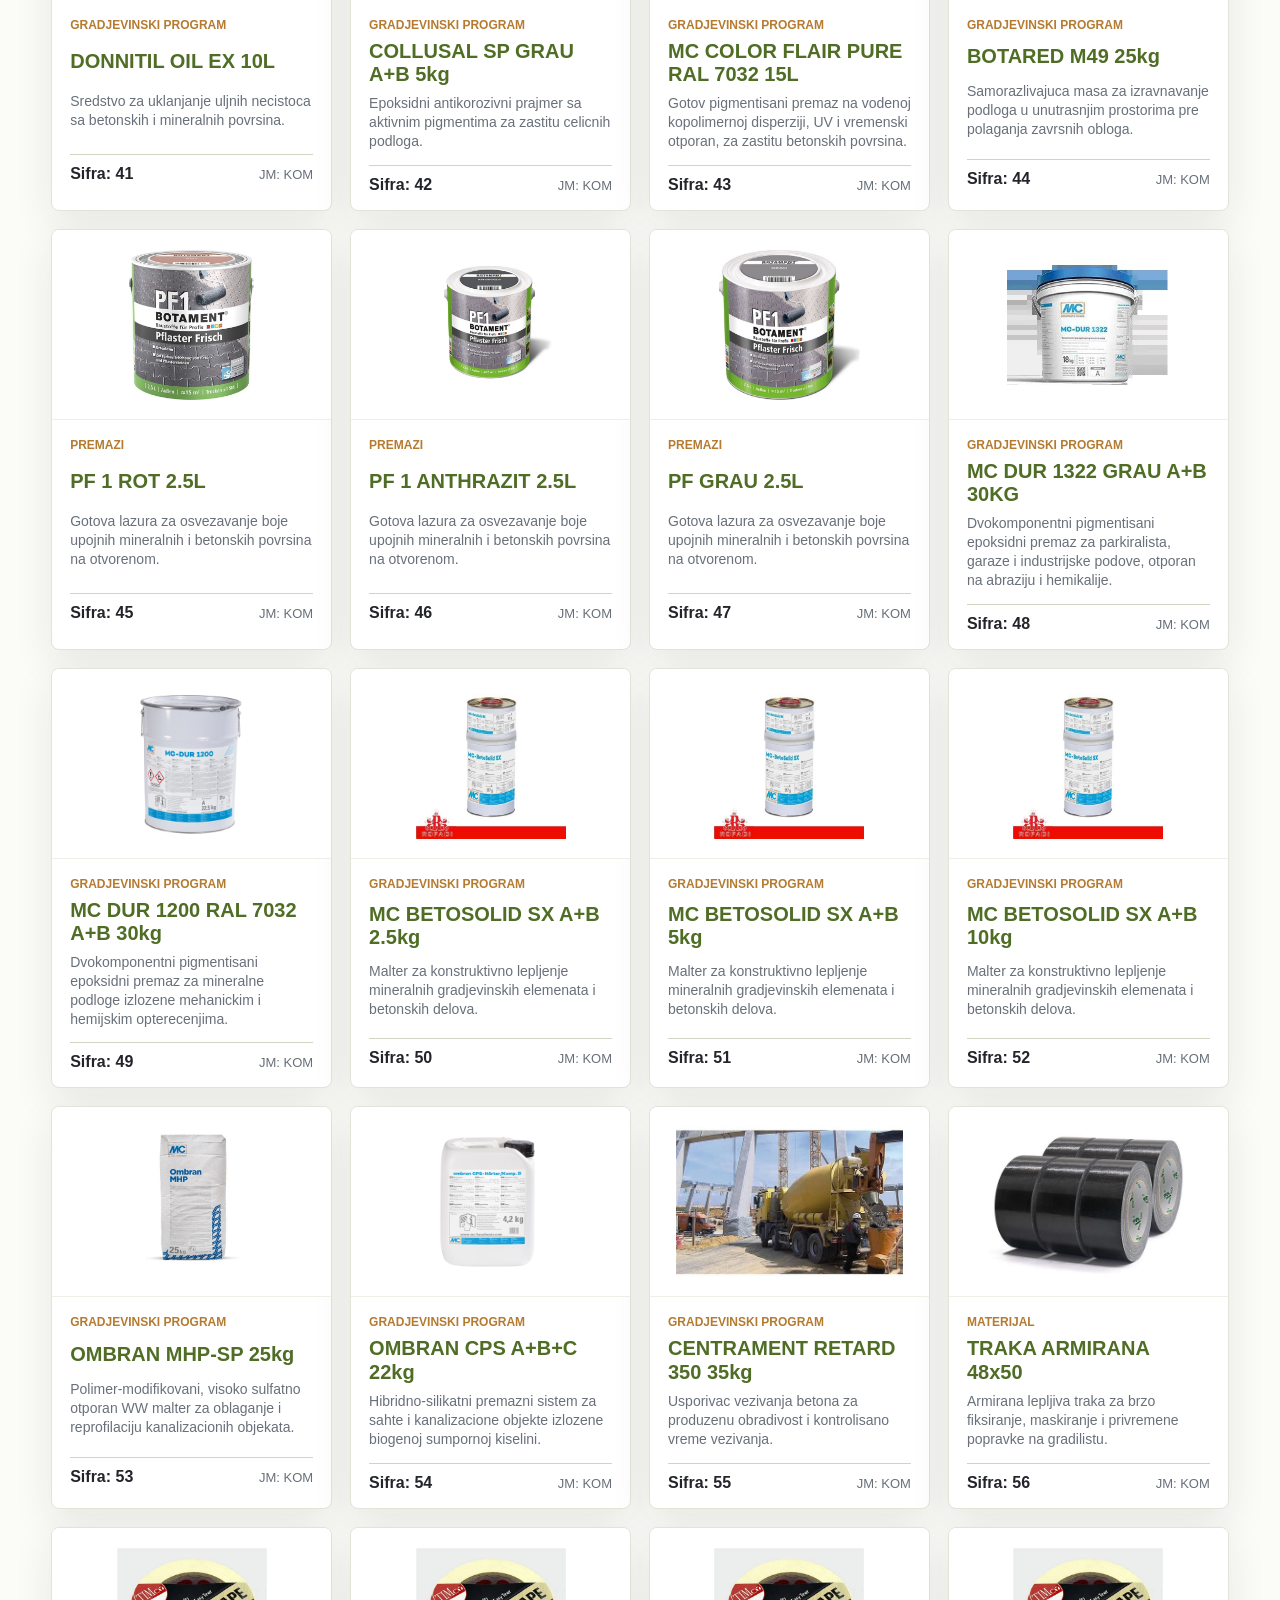
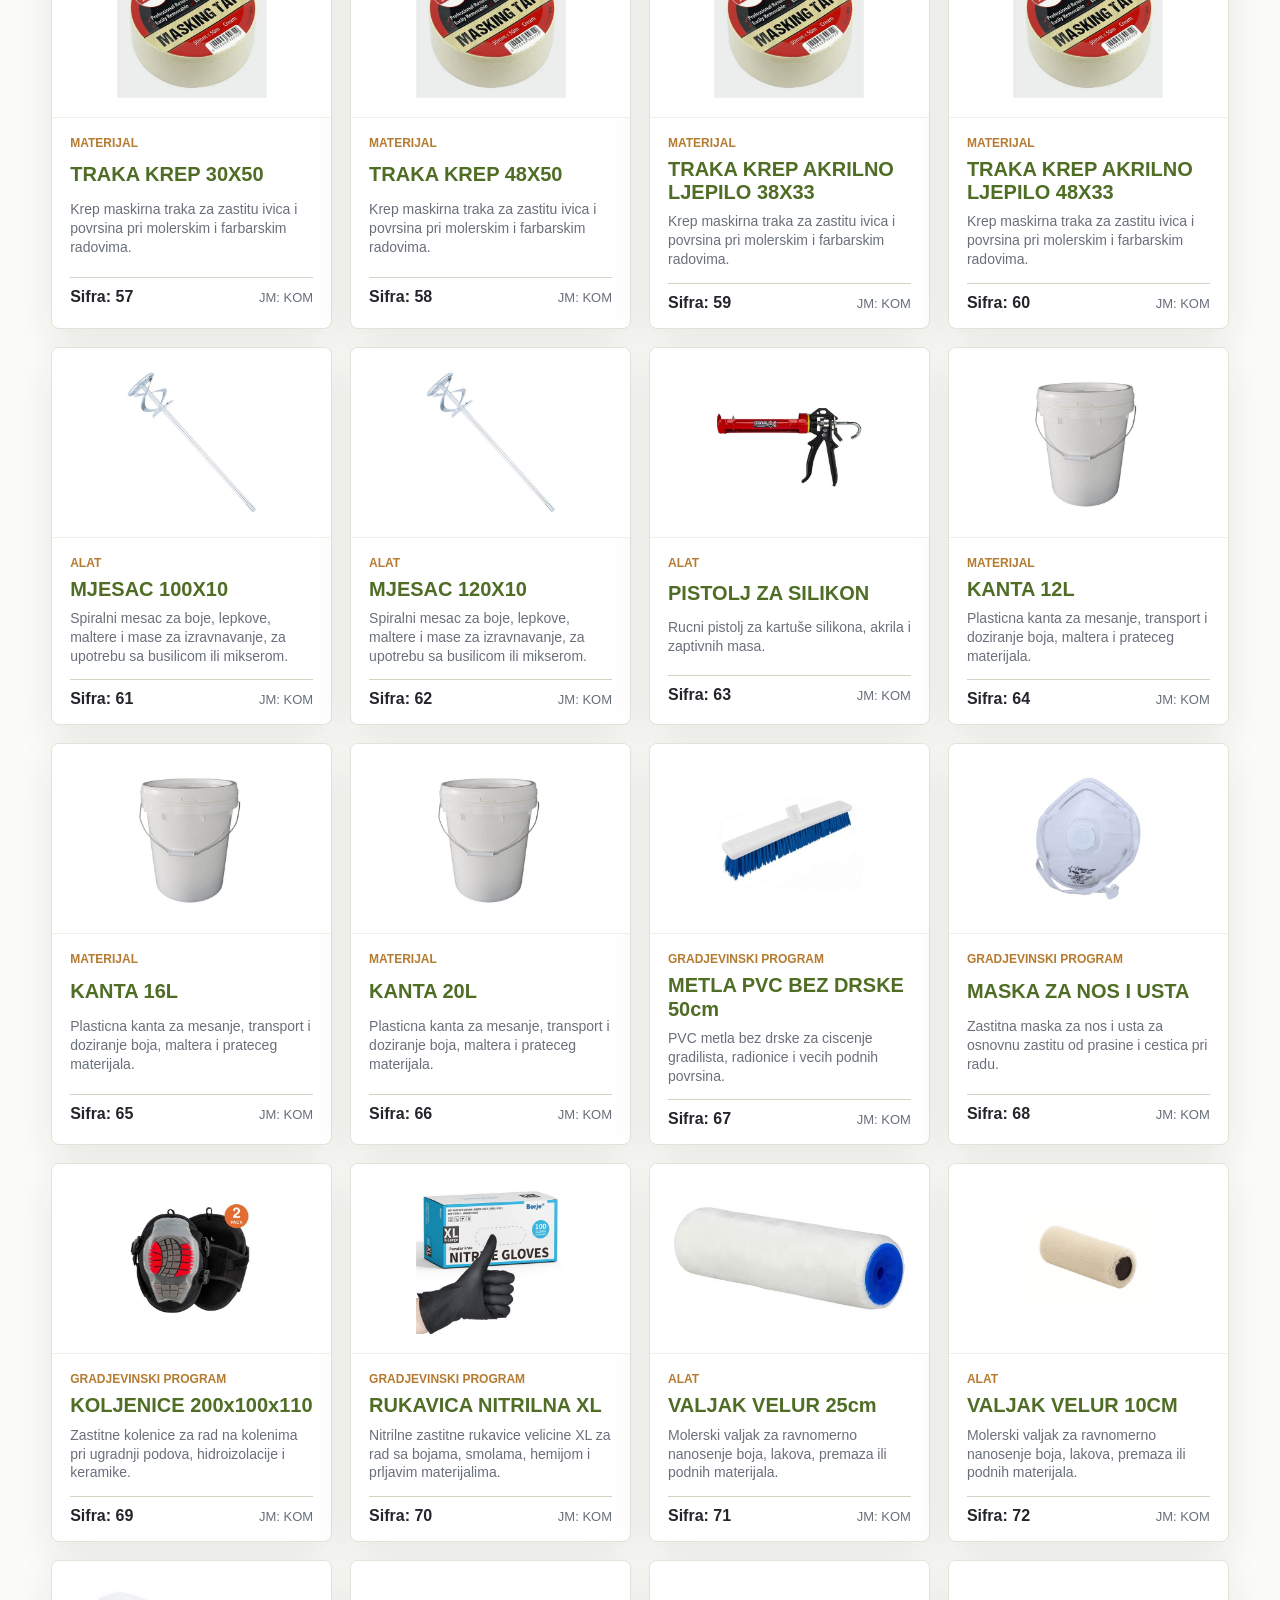
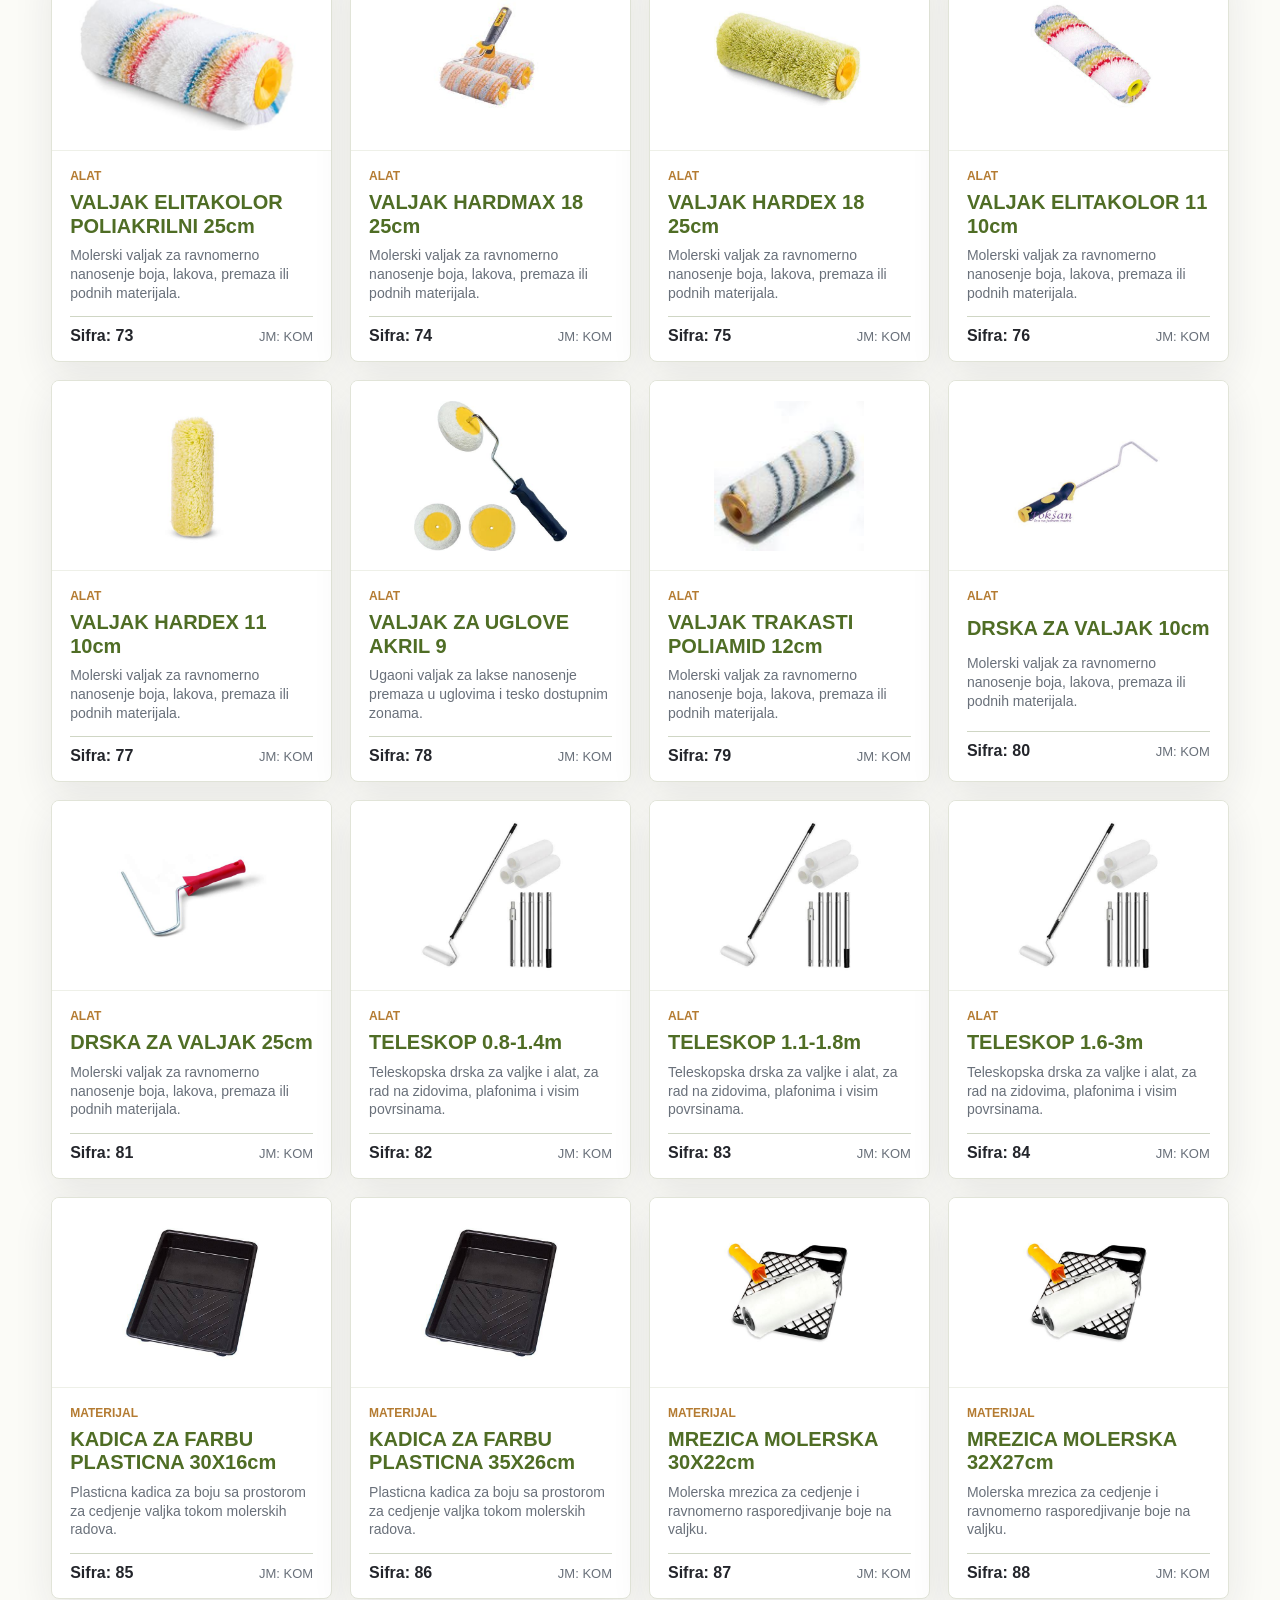
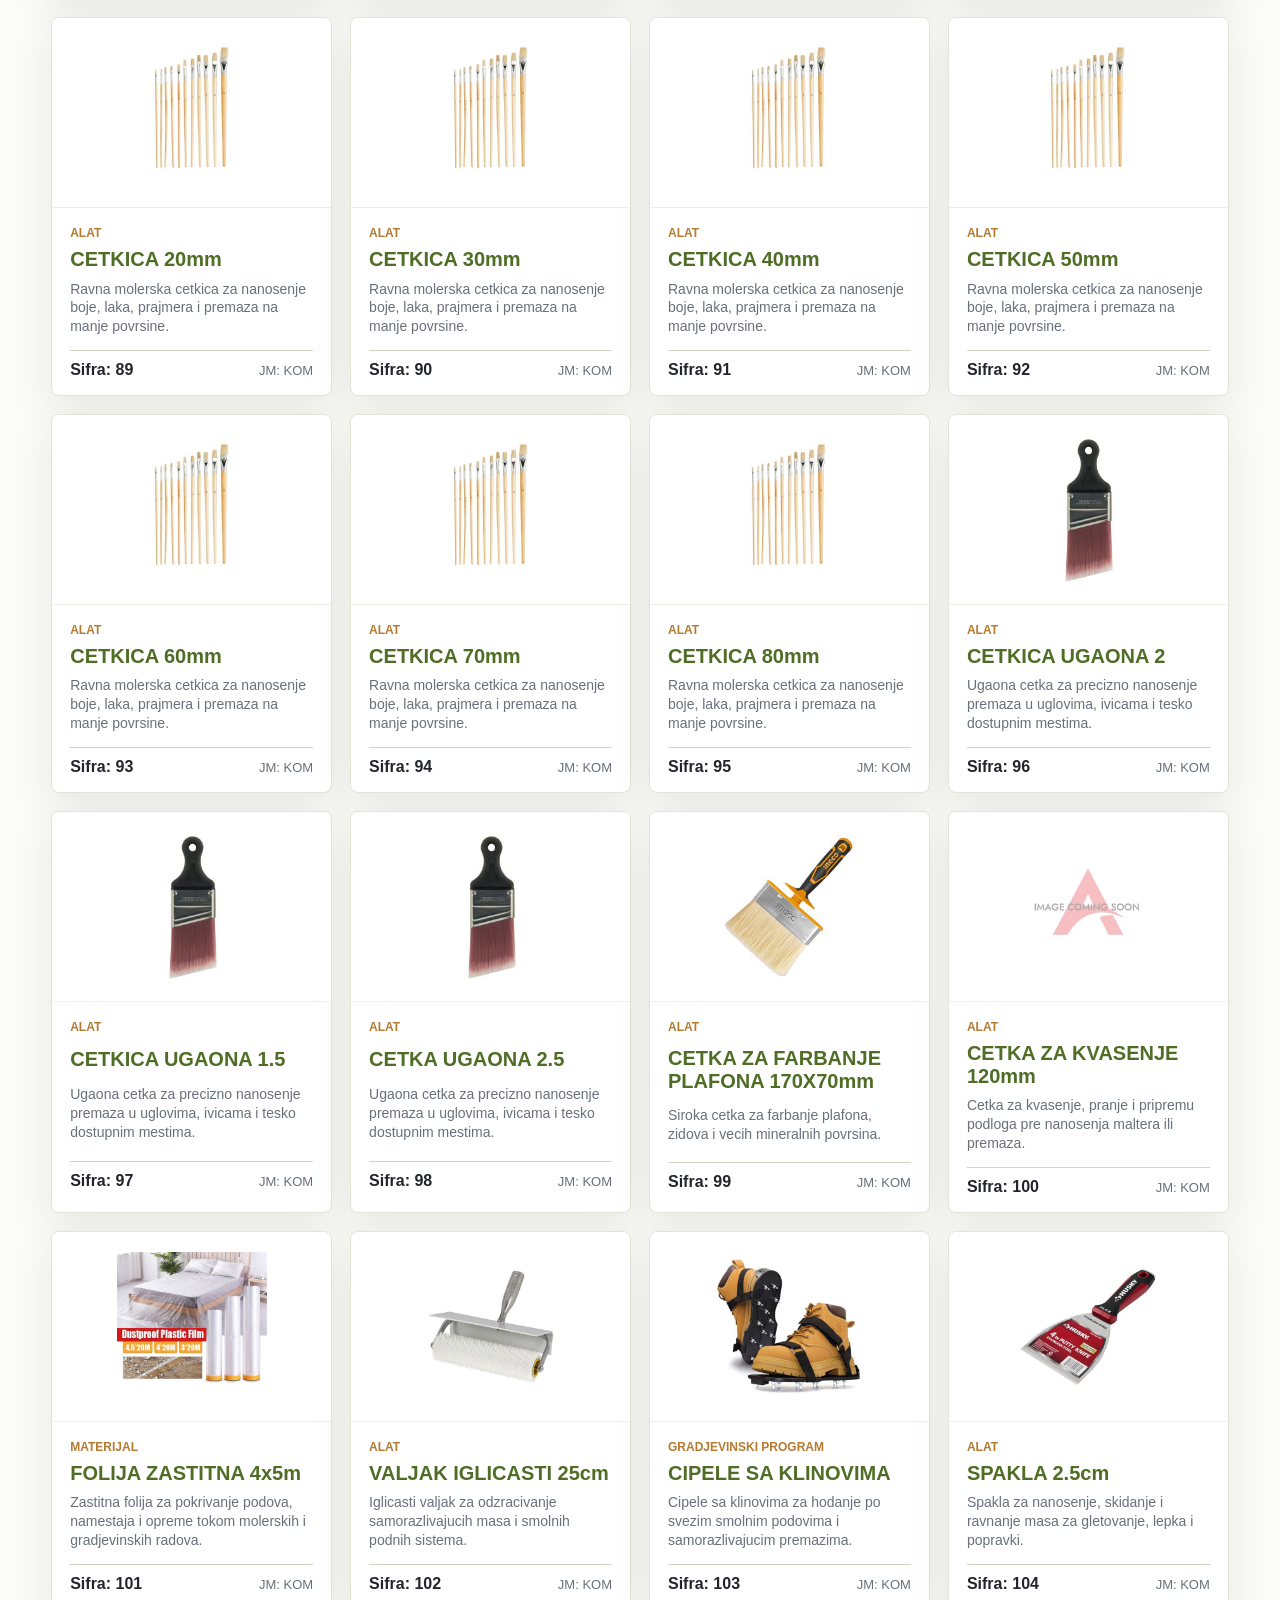
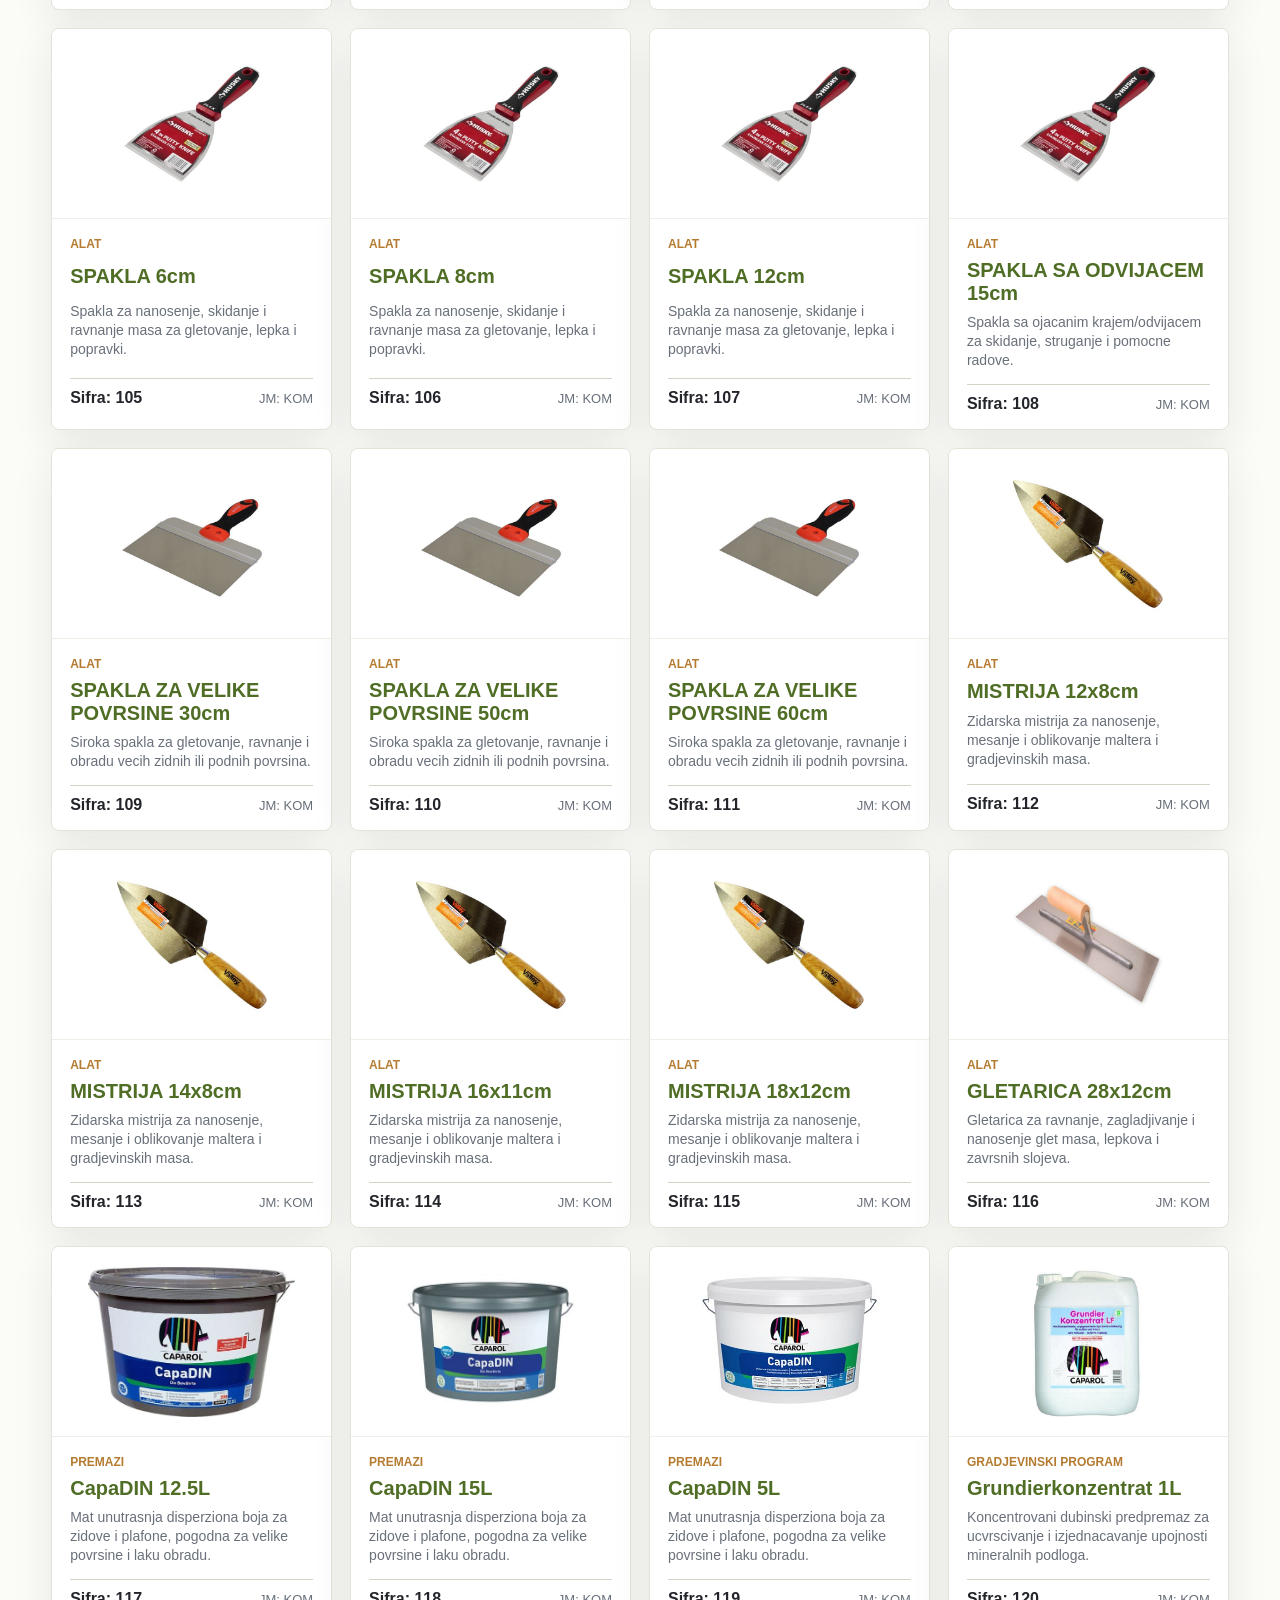
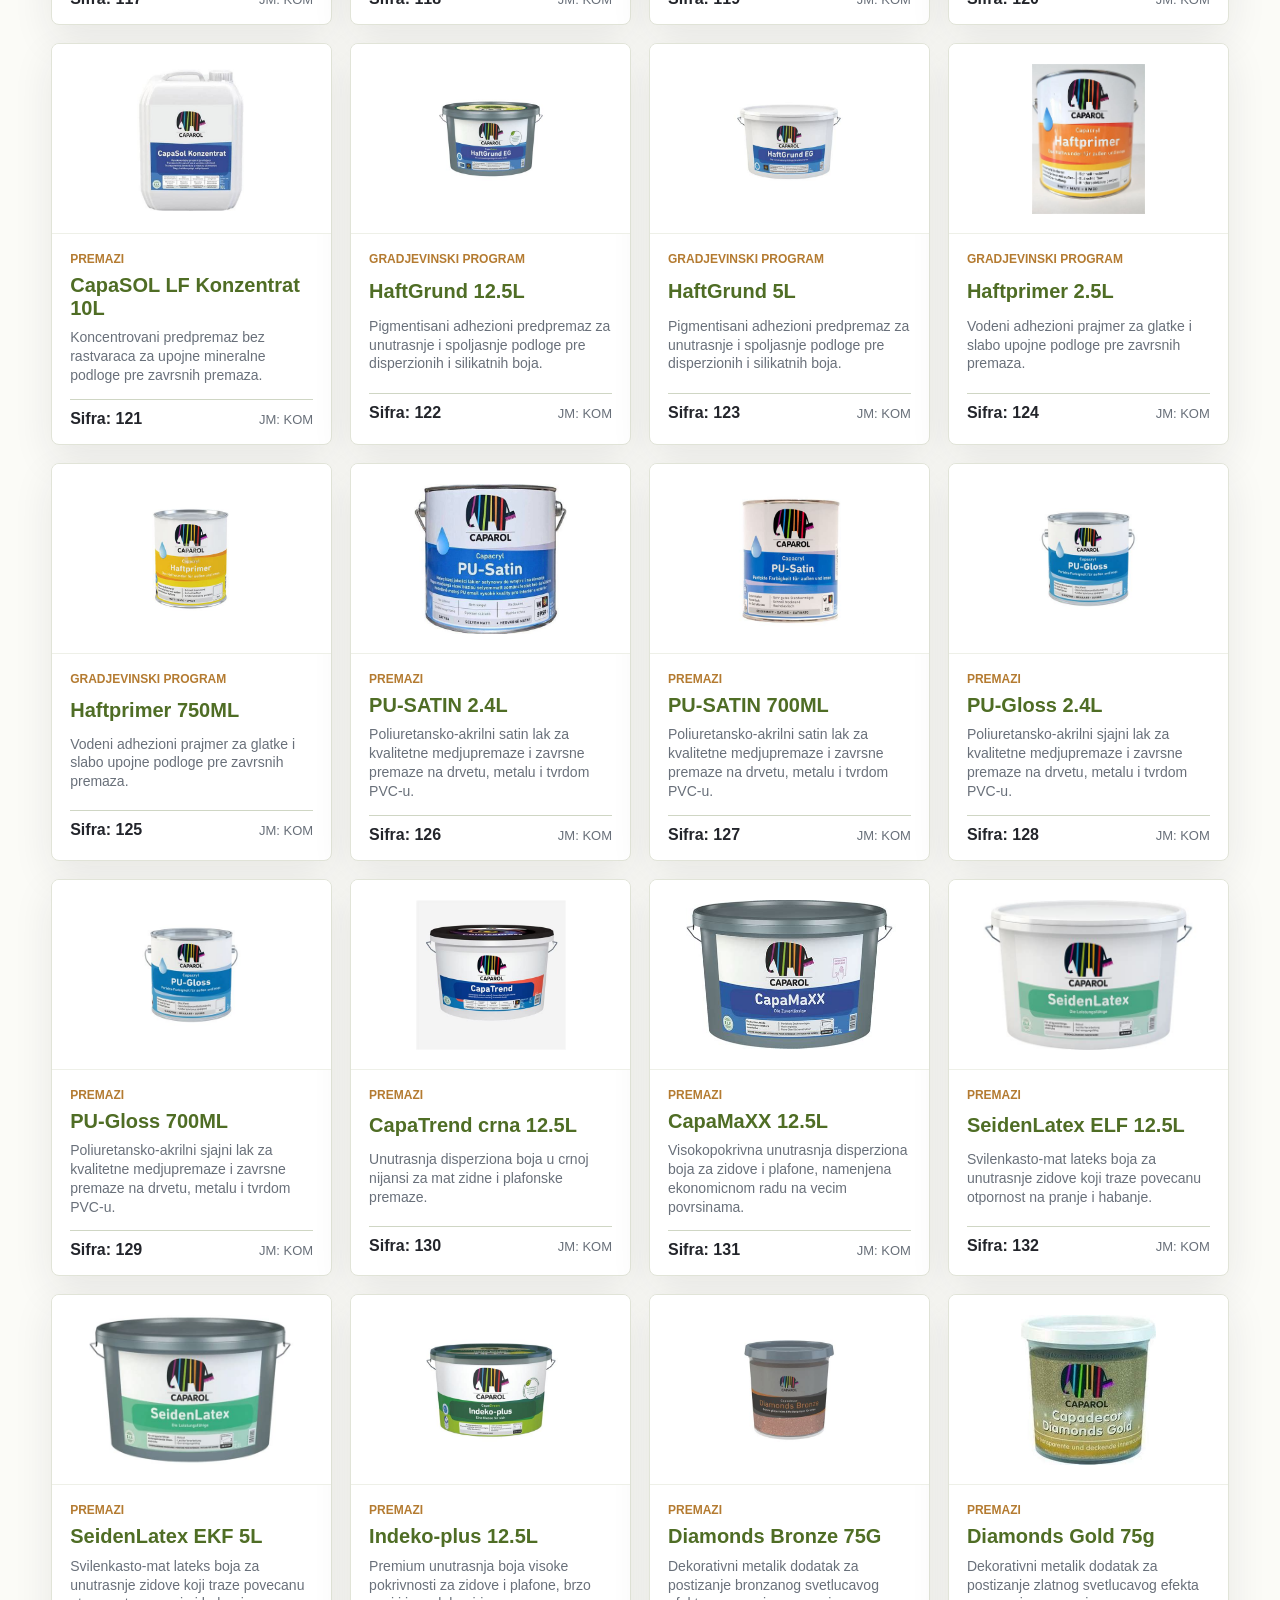
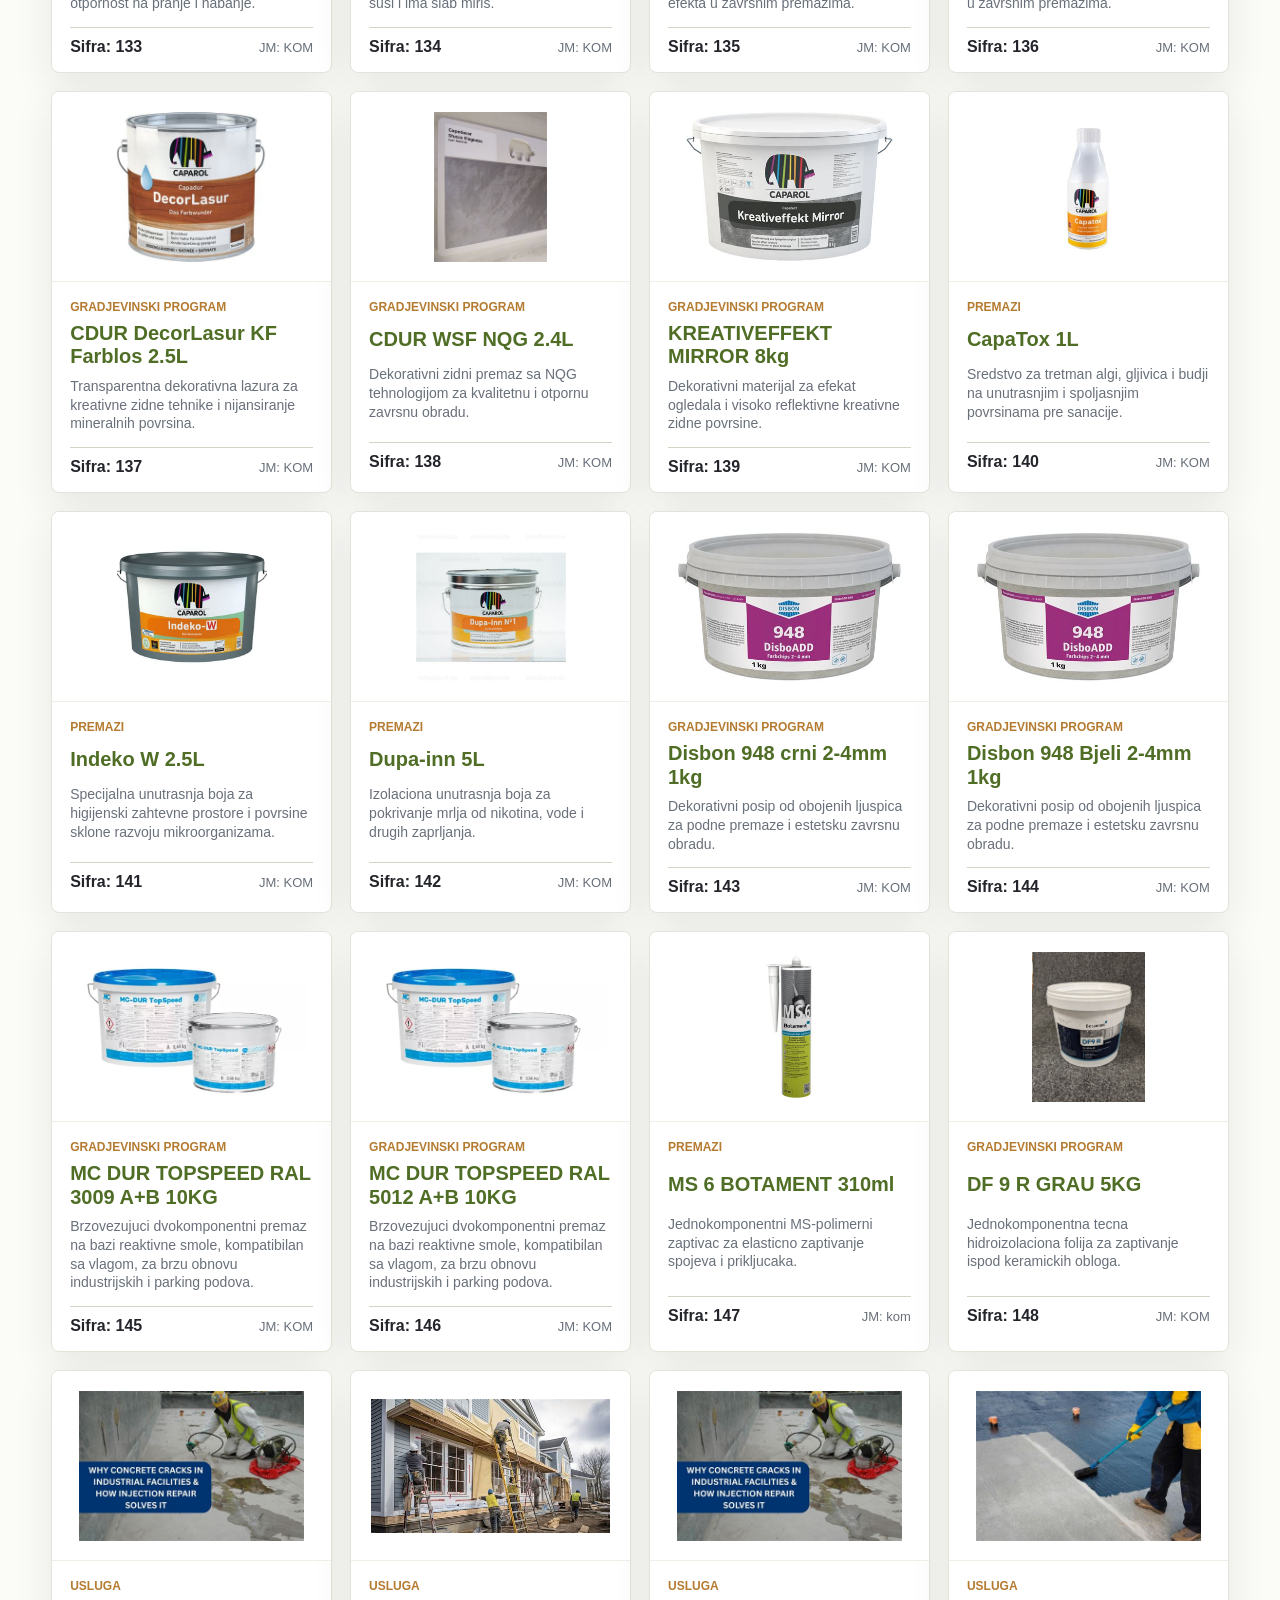
==== commit c51fd880: "Remove print PDF button" ====
--- a/index.html
+++ b/index.html
@@ -14,7 +14,6 @@
         <p class="eyebrow">D.o.o. "Barac industry" Zvornik</p>
         <h1>Katalog artikala</h1>
       </div>
-      <button class="print-button" type="button" data-print>Print / PDF</button>
     </header>
 
     <main class="catalog-shell">
@@ -33,11 +32,6 @@
         <output data-count></output>
       </section>
 
-      <section class="print-title" aria-label="Naslov za stampu">
-        <p>D.o.o. "Barac industry" Zvornik</p>
-        <h2>Katalog artikala</h2>
-      </section>
-
       <section class="catalog-grid" data-grid aria-live="polite"></section>
     </main>
   </body>
--- a/styles.css
+++ b/styles.css
@@ -56,7 +56,6 @@
   margin: 0;
 }
 
-.print-button,
 select,
 input {
   border: 1px solid #c9cfc1;
@@ -65,15 +64,6 @@
   font: inherit;
 }
 
-.print-button {
-  background: var(--green-dark);
-  color: #fff;
-  cursor: pointer;
-  font-weight: 700;
-  min-height: 42px;
-  padding: 0 18px;
-}
-
 .catalog-shell {
   margin: 0 auto;
   max-width: 1280px;
@@ -117,10 +107,6 @@
   text-align: right;
 }
 
-.print-title {
-  display: none;
-}
-
 .catalog-grid {
   display: grid;
   gap: 18px;
@@ -143,8 +129,12 @@
   background:
     linear-gradient(135deg, rgba(110, 143, 53, 0.16), rgba(55, 92, 117, 0.14)),
     repeating-linear-gradient(0deg, #f8f8f2 0, #f8f8f2 12px, #eef1e8 13px, #eef1e8 14px);
+  --product-image-max-height: 150px;
+  block-size: 190px;
   display: grid;
   justify-items: center;
+  min-block-size: 0;
+  overflow: hidden;
   padding: 20px;
   position: relative;
 }
@@ -165,6 +155,26 @@
   background:
     linear-gradient(135deg, rgba(155, 79, 69, 0.16), rgba(180, 123, 49, 0.16)),
     repeating-linear-gradient(90deg, #f8f8f2 0, #f8f8f2 16px, #eef1e8 17px, #eef1e8 18px);
+}
+
+.product-card .product-image--filled {
+  background: #fff;
+  border-bottom: 1px solid #eef0e8;
+}
+
+.product-card .product-image--empty {
+  background: #f6f7f1;
+  border-bottom: 1px solid #eef0e8;
+}
+
+.product-image img {
+  display: block;
+  height: auto;
+  max-height: var(--product-image-max-height);
+  max-width: 100%;
+  object-fit: contain;
+  object-position: center;
+  width: auto;
 }
 
 .placeholder-mark {
@@ -193,6 +203,7 @@
 .product-copy {
   display: grid;
   gap: 8px;
+  min-width: 0;
   padding: 18px 18px 16px;
 }
 
@@ -243,13 +254,17 @@
 }
 
 .catalog-grid[data-view="compact"] .product-card {
-  grid-template-columns: 92px 1fr;
+  grid-template-columns: 92px minmax(0, 1fr);
   grid-template-rows: auto;
   min-height: 148px;
 }
 
 .catalog-grid[data-view="compact"] .product-image {
-  min-height: 148px;
+  --product-image-max-height: 124px;
+  block-size: 148px;
+  inline-size: 92px;
+  min-block-size: 0;
+  min-height: 0;
   padding: 12px;
 }
 
@@ -276,115 +291,3 @@
     text-align: left;
   }
 }
-
-@page {
-  margin: 10mm;
-  size: A4;
-}
-
-@media print {
-  html,
-  body {
-    background: #fff;
-  }
-
-  .sitebar,
-  .toolbar {
-    display: none;
-  }
-
-  .catalog-shell {
-    max-width: none;
-    padding: 0;
-  }
-
-  .print-title {
-    align-items: baseline;
-    border-bottom: 2px solid var(--line);
-    display: flex;
-    justify-content: space-between;
-    margin-bottom: 8mm;
-    padding-bottom: 4mm;
-  }
-
-  .print-title p,
-  .print-title h2 {
-    margin: 0;
-  }
-
-  .print-title h2 {
-    color: var(--green-dark);
-    font-size: 24px;
-  }
-
-  .catalog-grid,
-  .catalog-grid[data-view="compact"] {
-    display: grid;
-    gap: 7mm;
-    grid-template-columns: 1fr 1fr;
-  }
-
-  .product-card,
-  .catalog-grid[data-view="compact"] .product-card {
-    border: 0;
-    border-bottom: 1px solid #bfc7b2;
-    border-radius: 0;
-    break-inside: avoid;
-    box-shadow: none;
-    display: grid;
-    grid-template-columns: none;
-    grid-template-rows: 42mm auto;
-    min-height: 78mm;
-    overflow: visible;
-    page-break-inside: avoid;
-  }
-
-  .product-image,
-  .catalog-grid[data-view="compact"] .product-image {
-    min-height: auto;
-    padding: 6mm;
-  }
-
-  .placeholder-mark,
-  .catalog-grid[data-view="compact"] .placeholder-mark {
-    font-size: 28px;
-    width: 24mm;
-  }
-
-  .placeholder-caption {
-    bottom: 4mm;
-    display: block;
-    font-size: 9px;
-  }
-
-  .product-copy {
-    gap: 2.5mm;
-    padding: 4mm 0 0;
-  }
-
-  .category {
-    font-size: 9px;
-  }
-
-  .product-copy h2 {
-    font-size: 14px;
-    line-height: 1.18;
-  }
-
-  .description {
-    font-size: 10px;
-    line-height: 1.25;
-  }
-
-  .meta-line {
-    padding-top: 2.5mm;
-  }
-
-  .meta-line strong {
-    font-size: 12px;
-  }
-
-  .meta-line span {
-    font-size: 10px;
-  }
-}
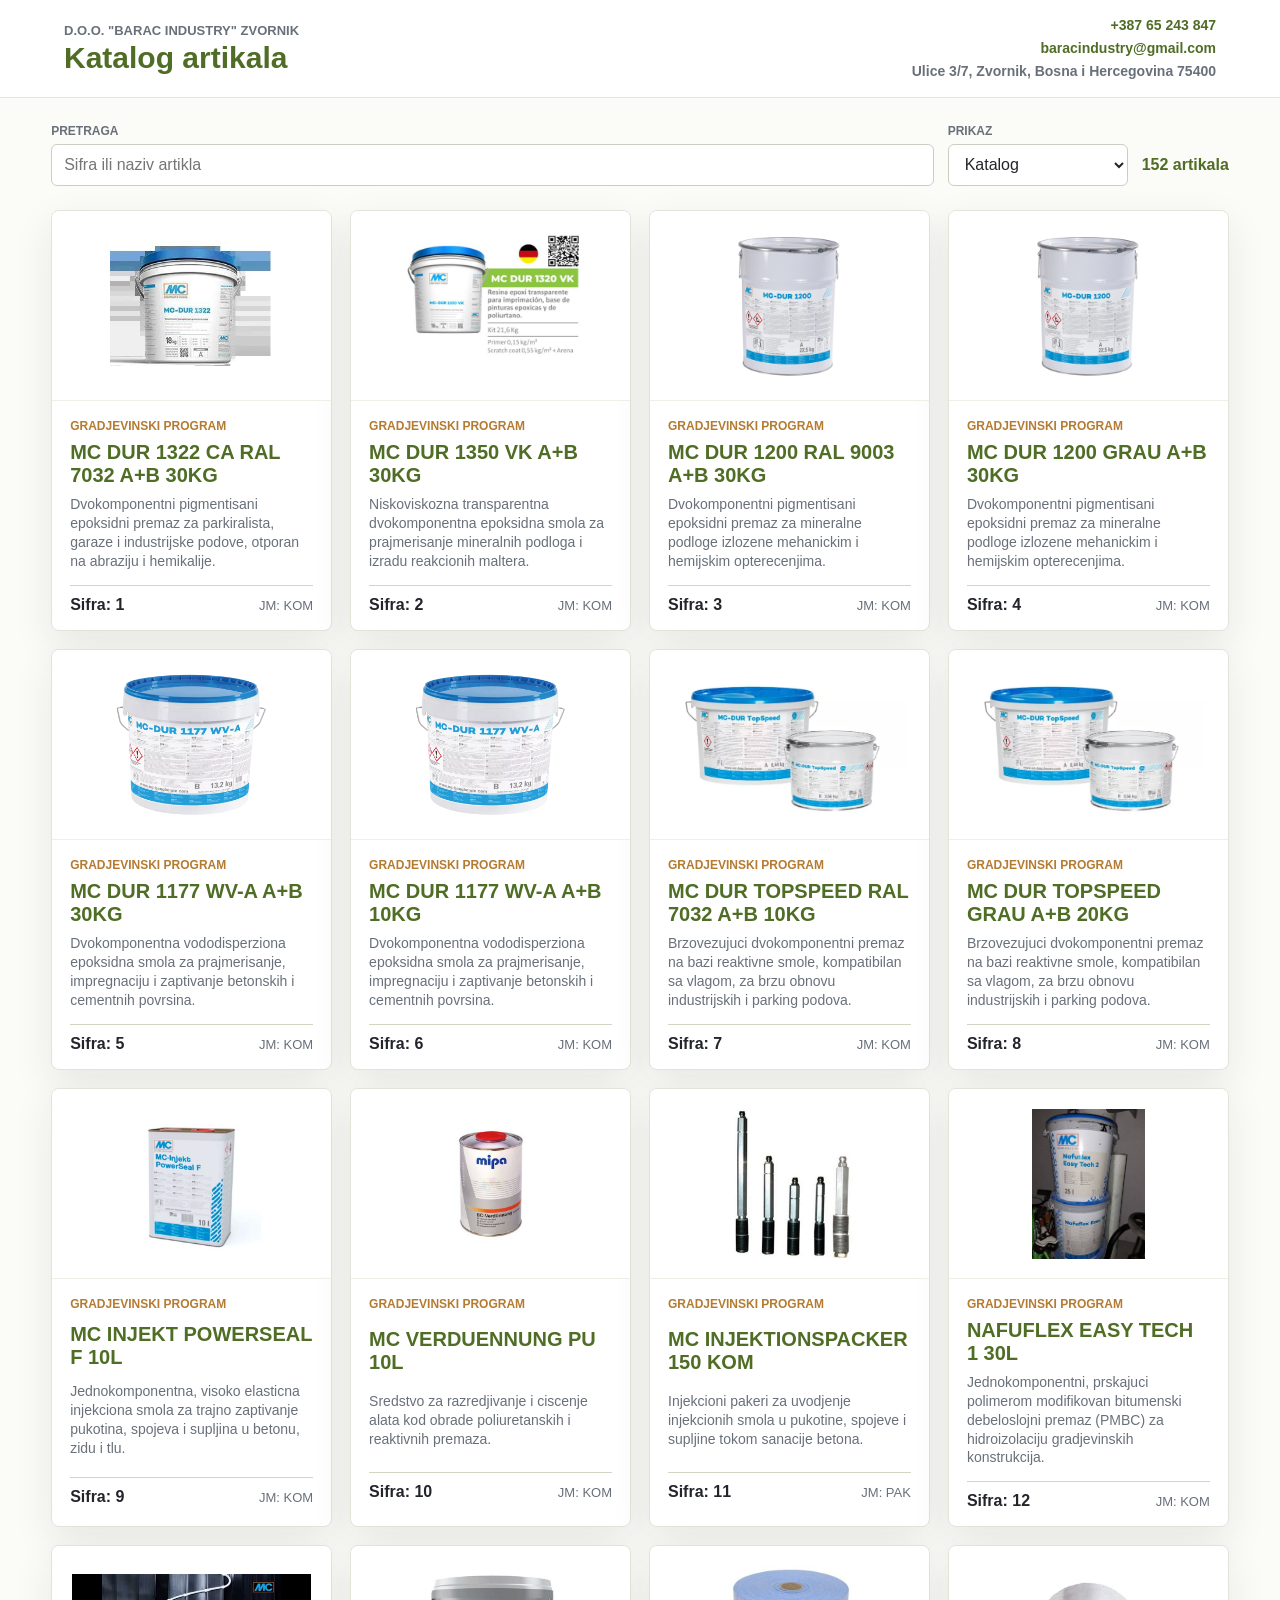
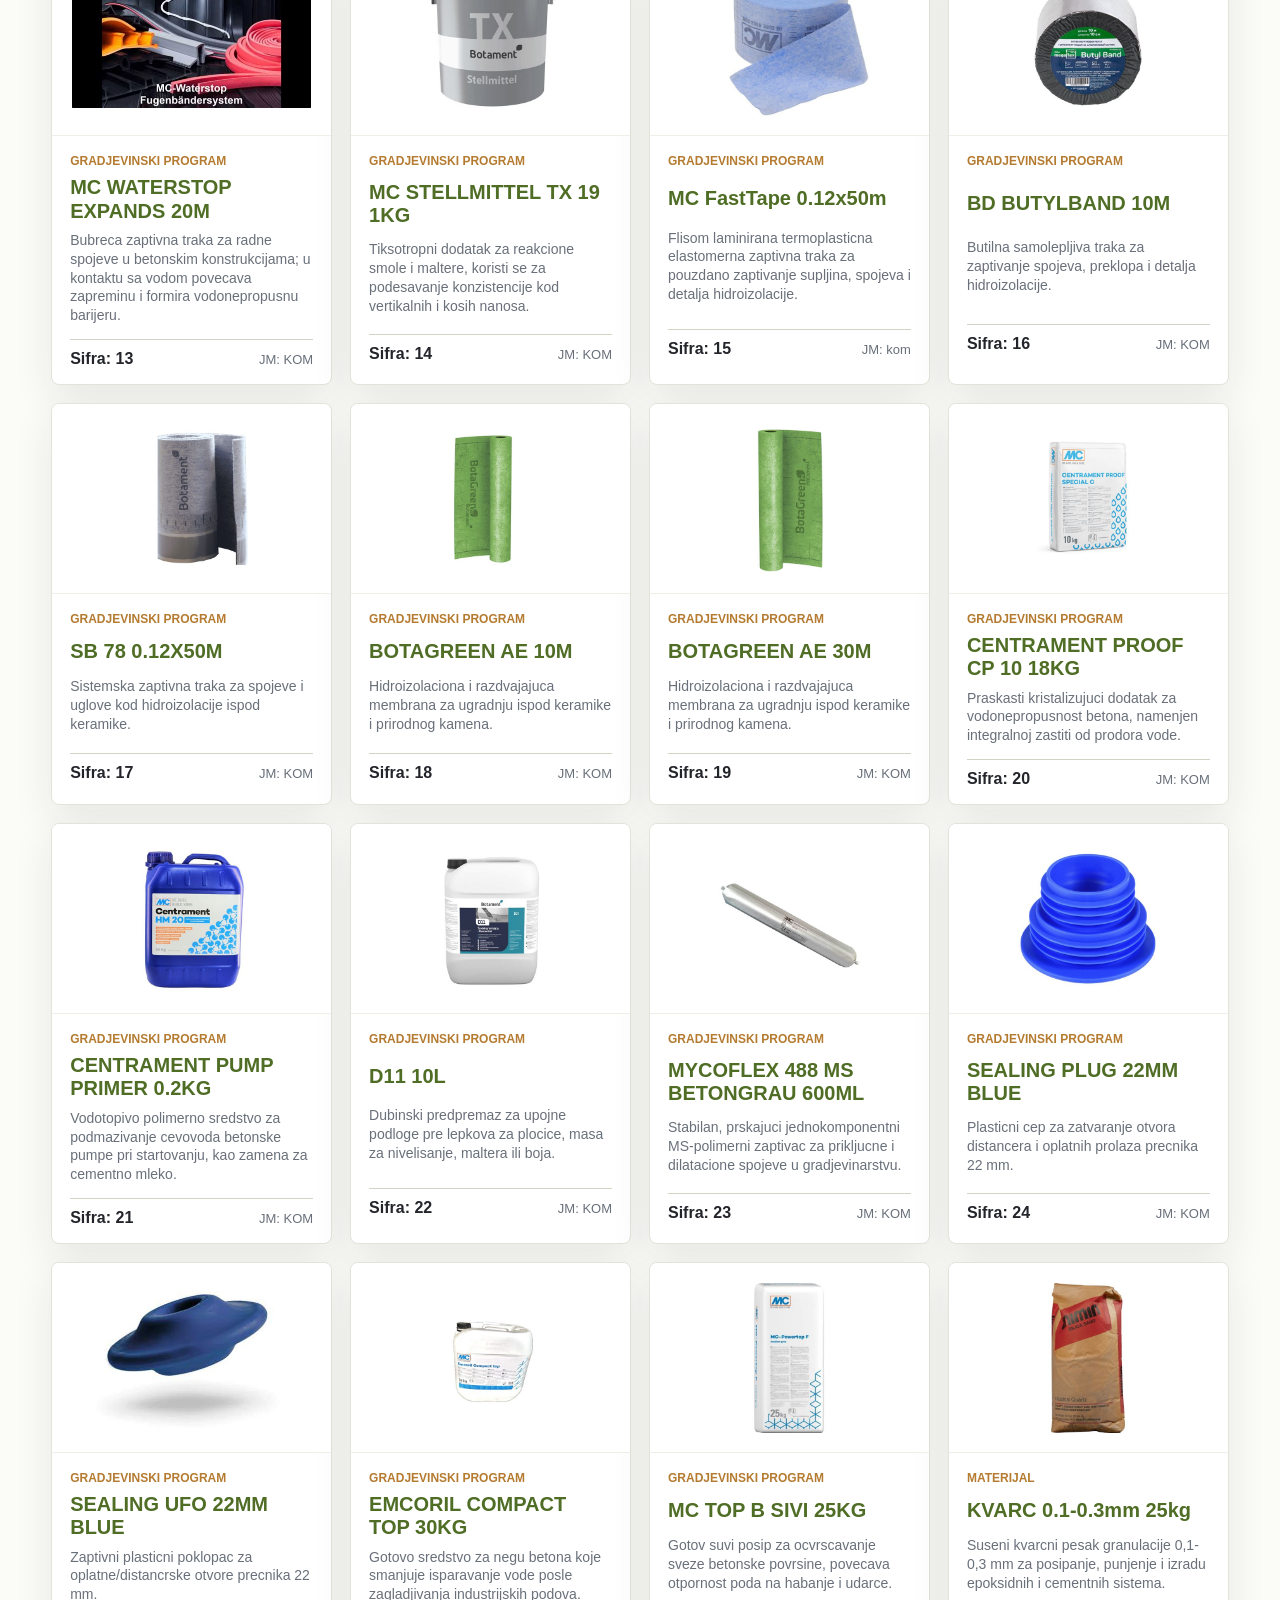
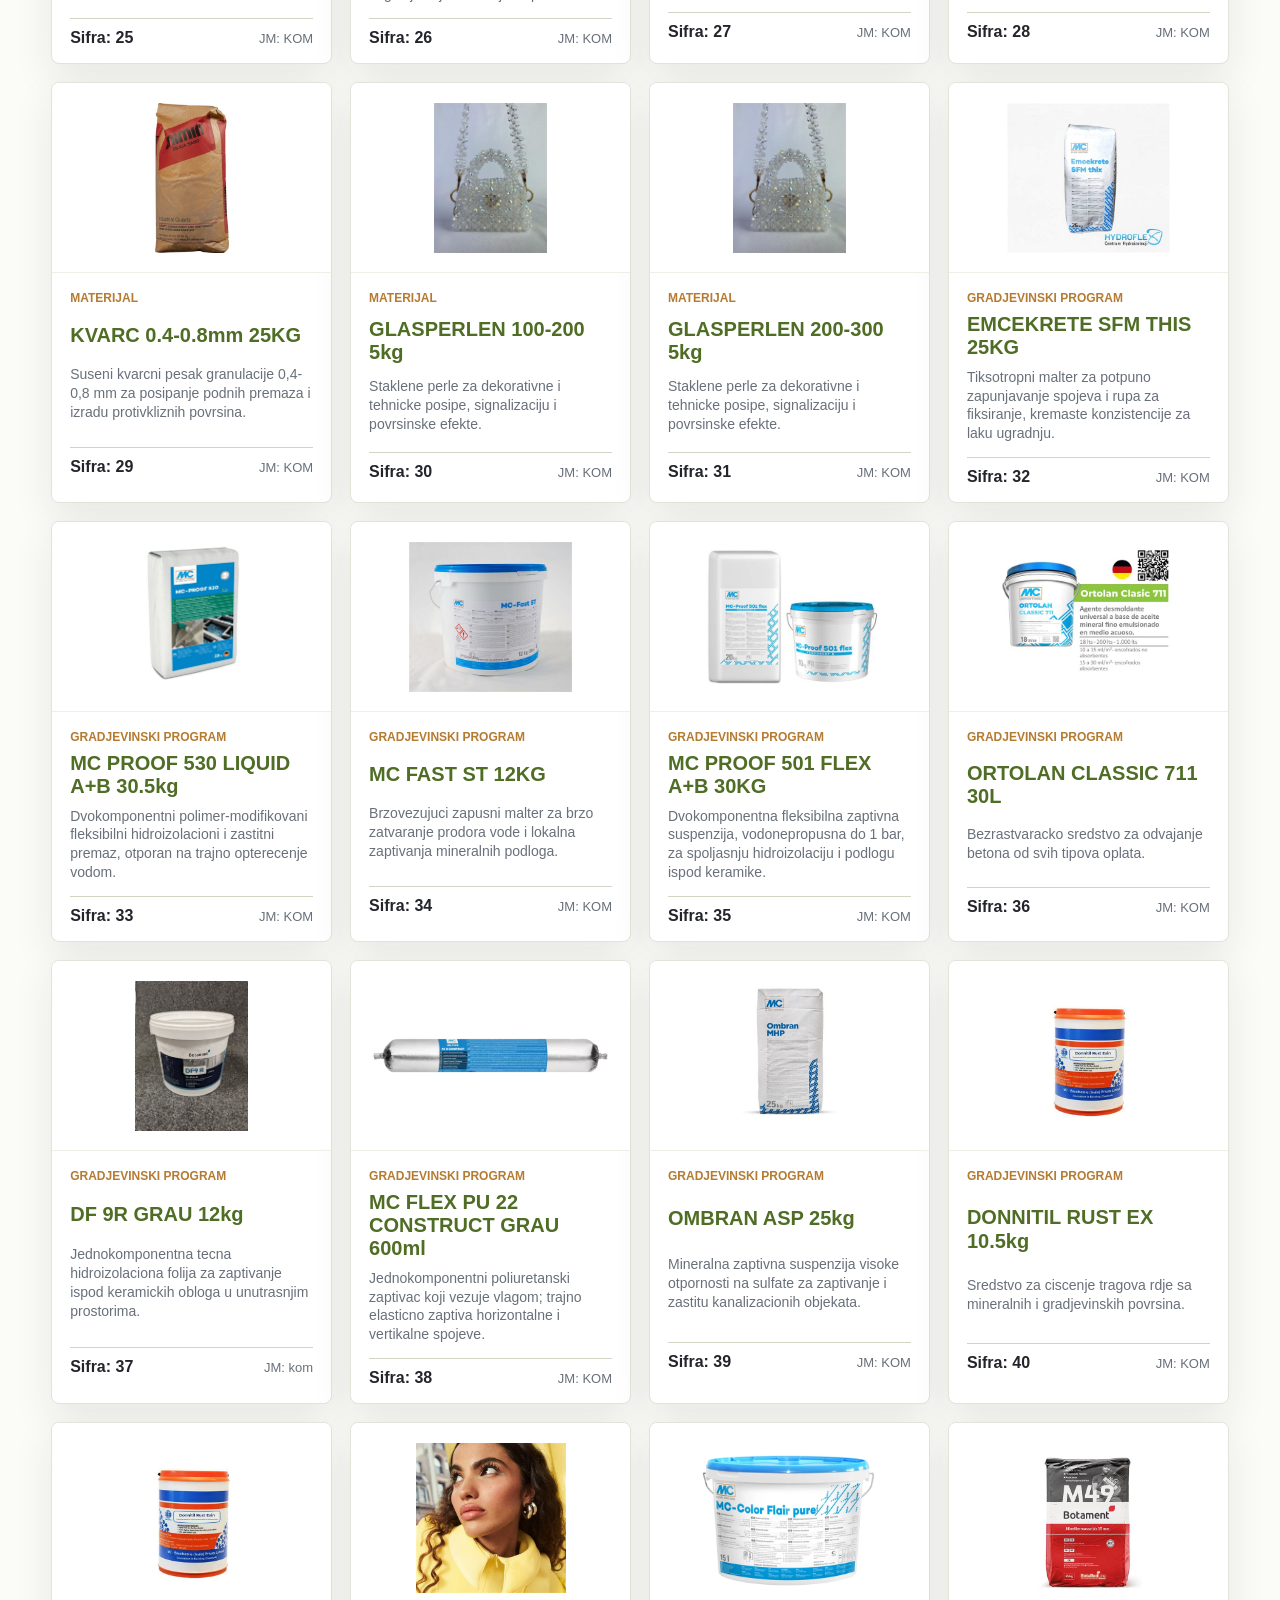
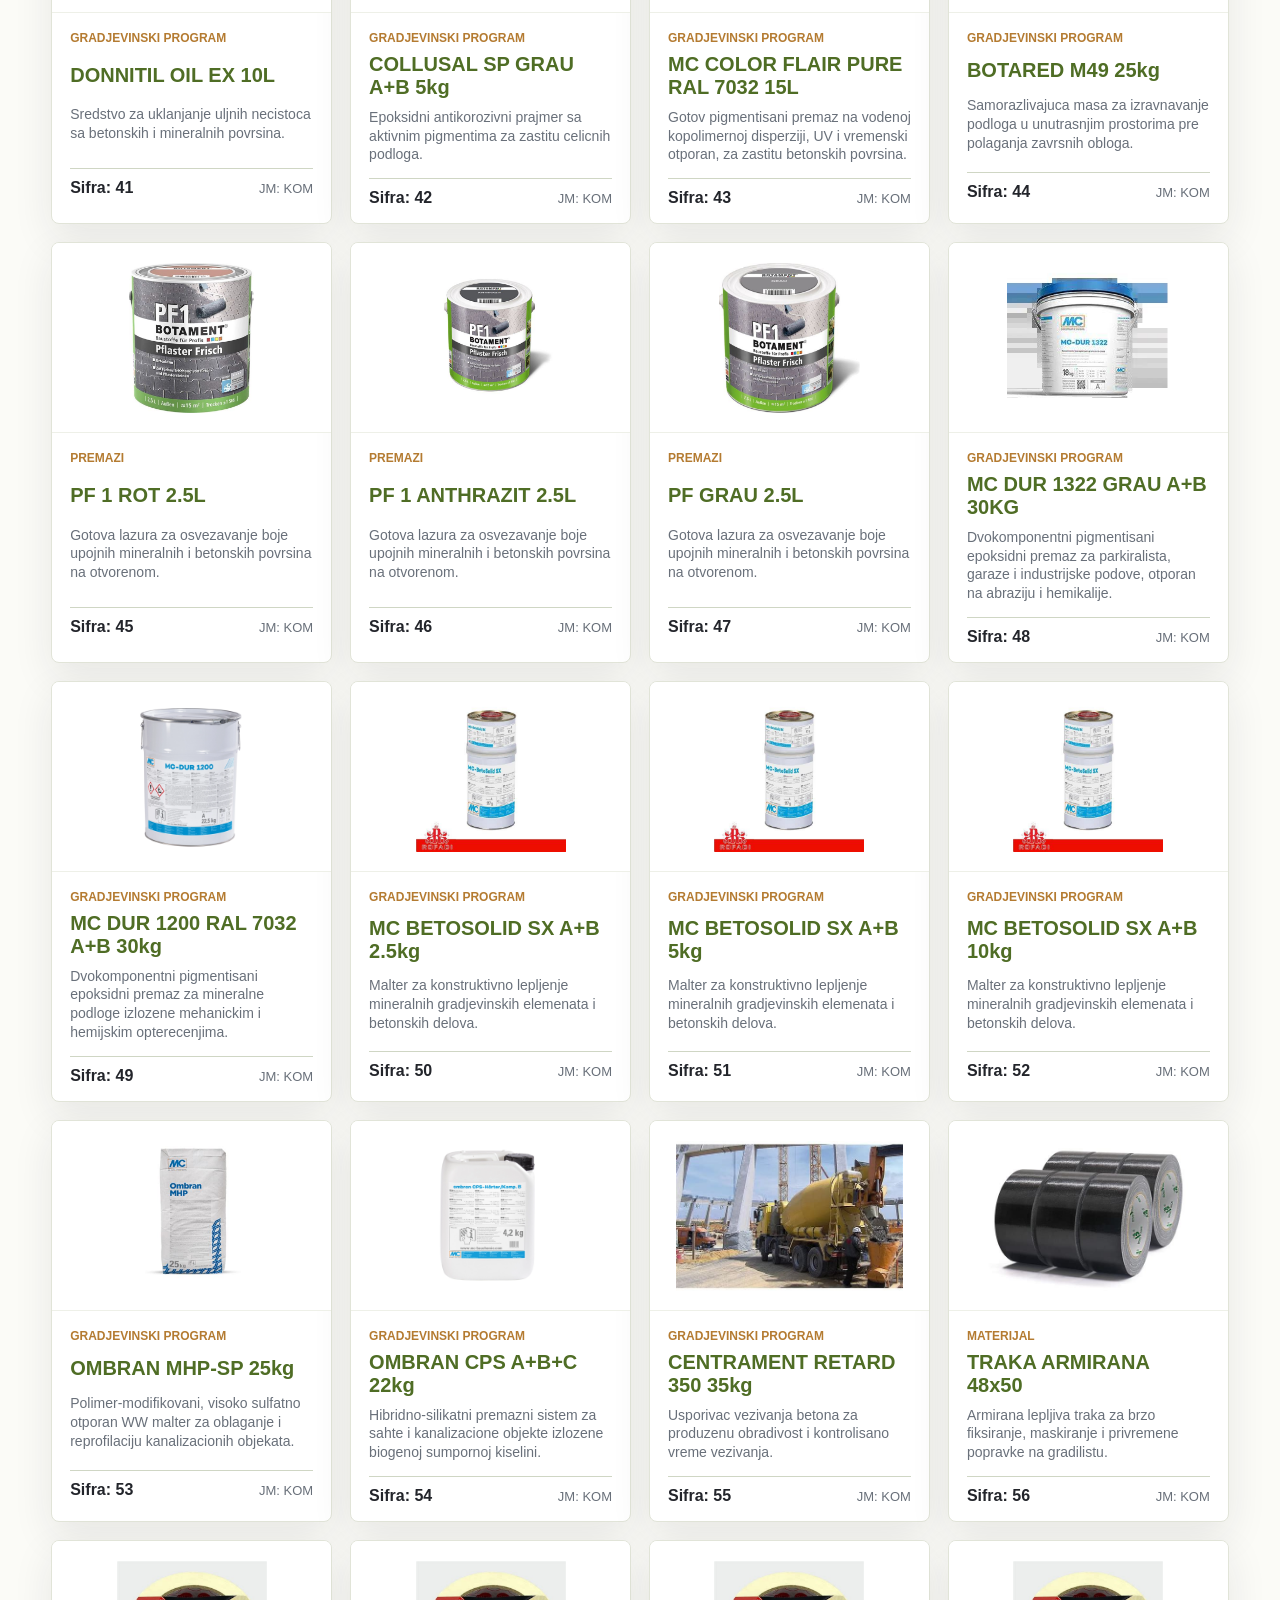
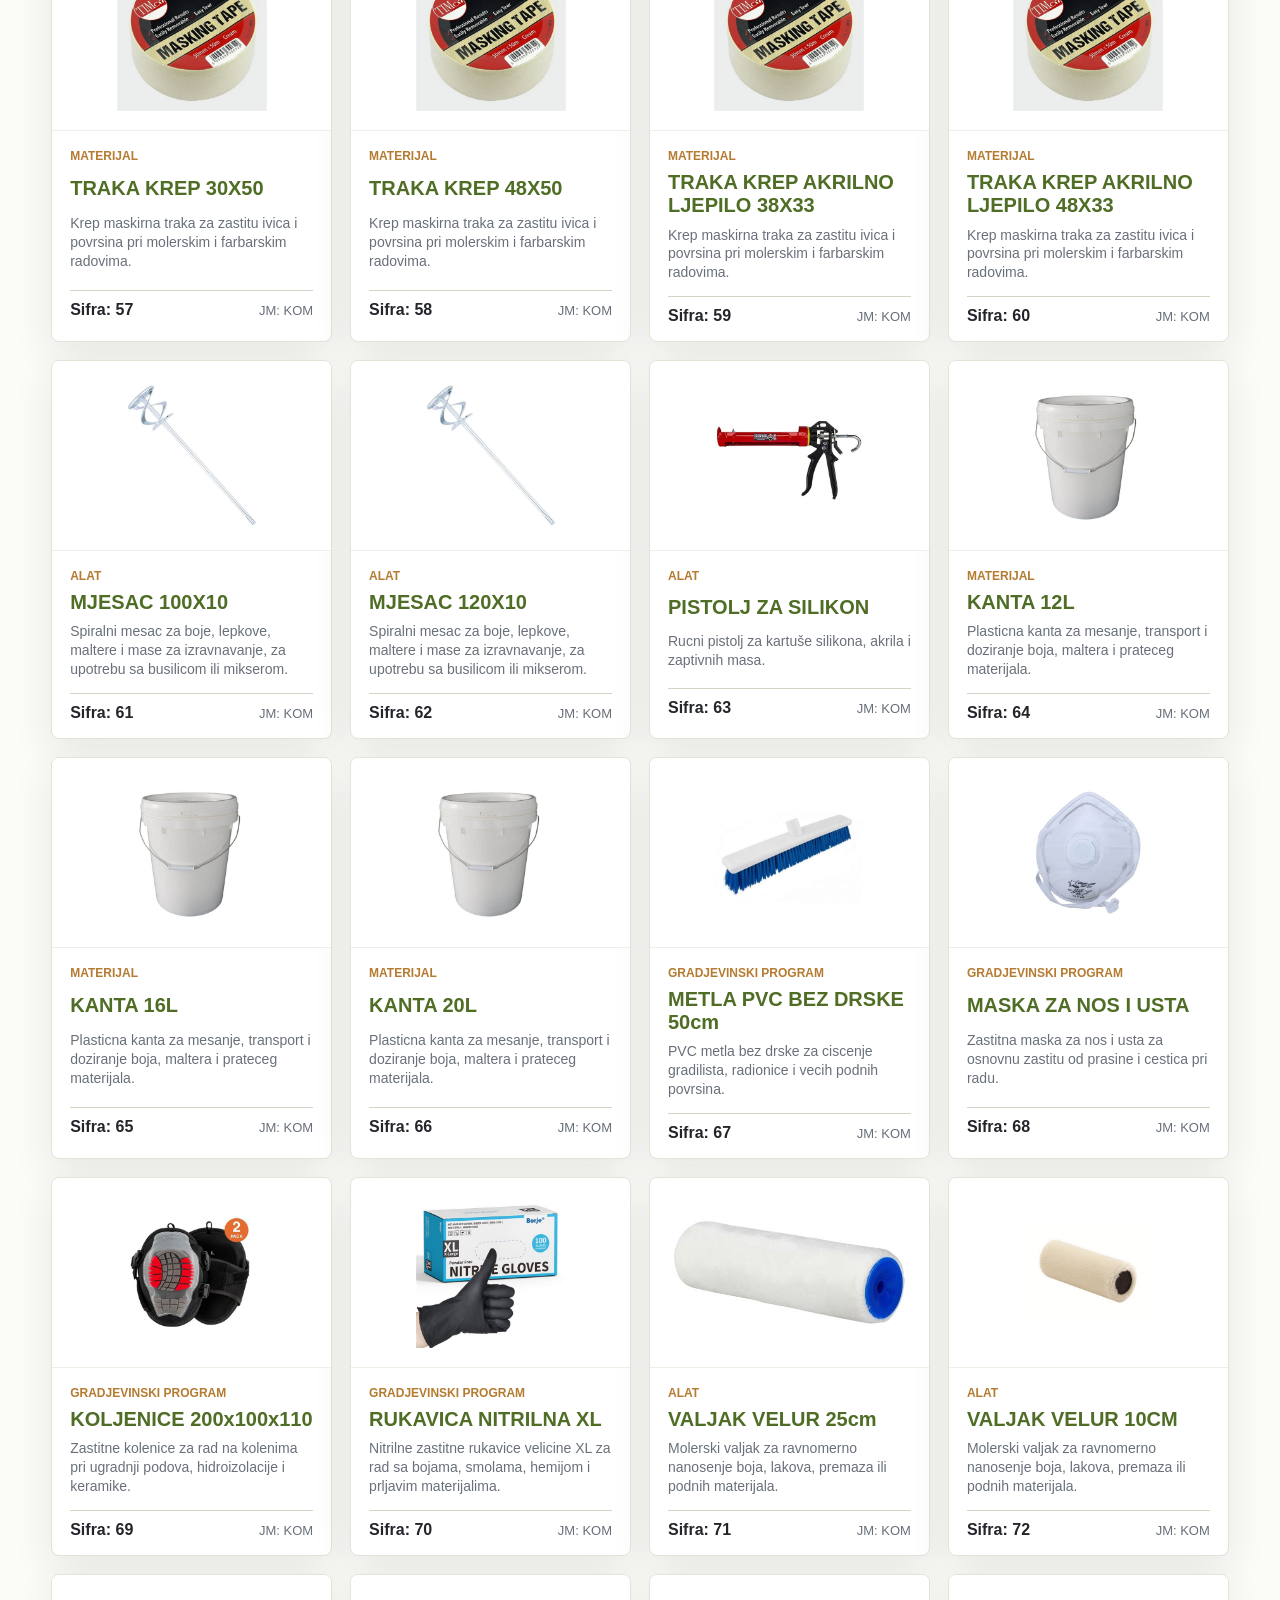
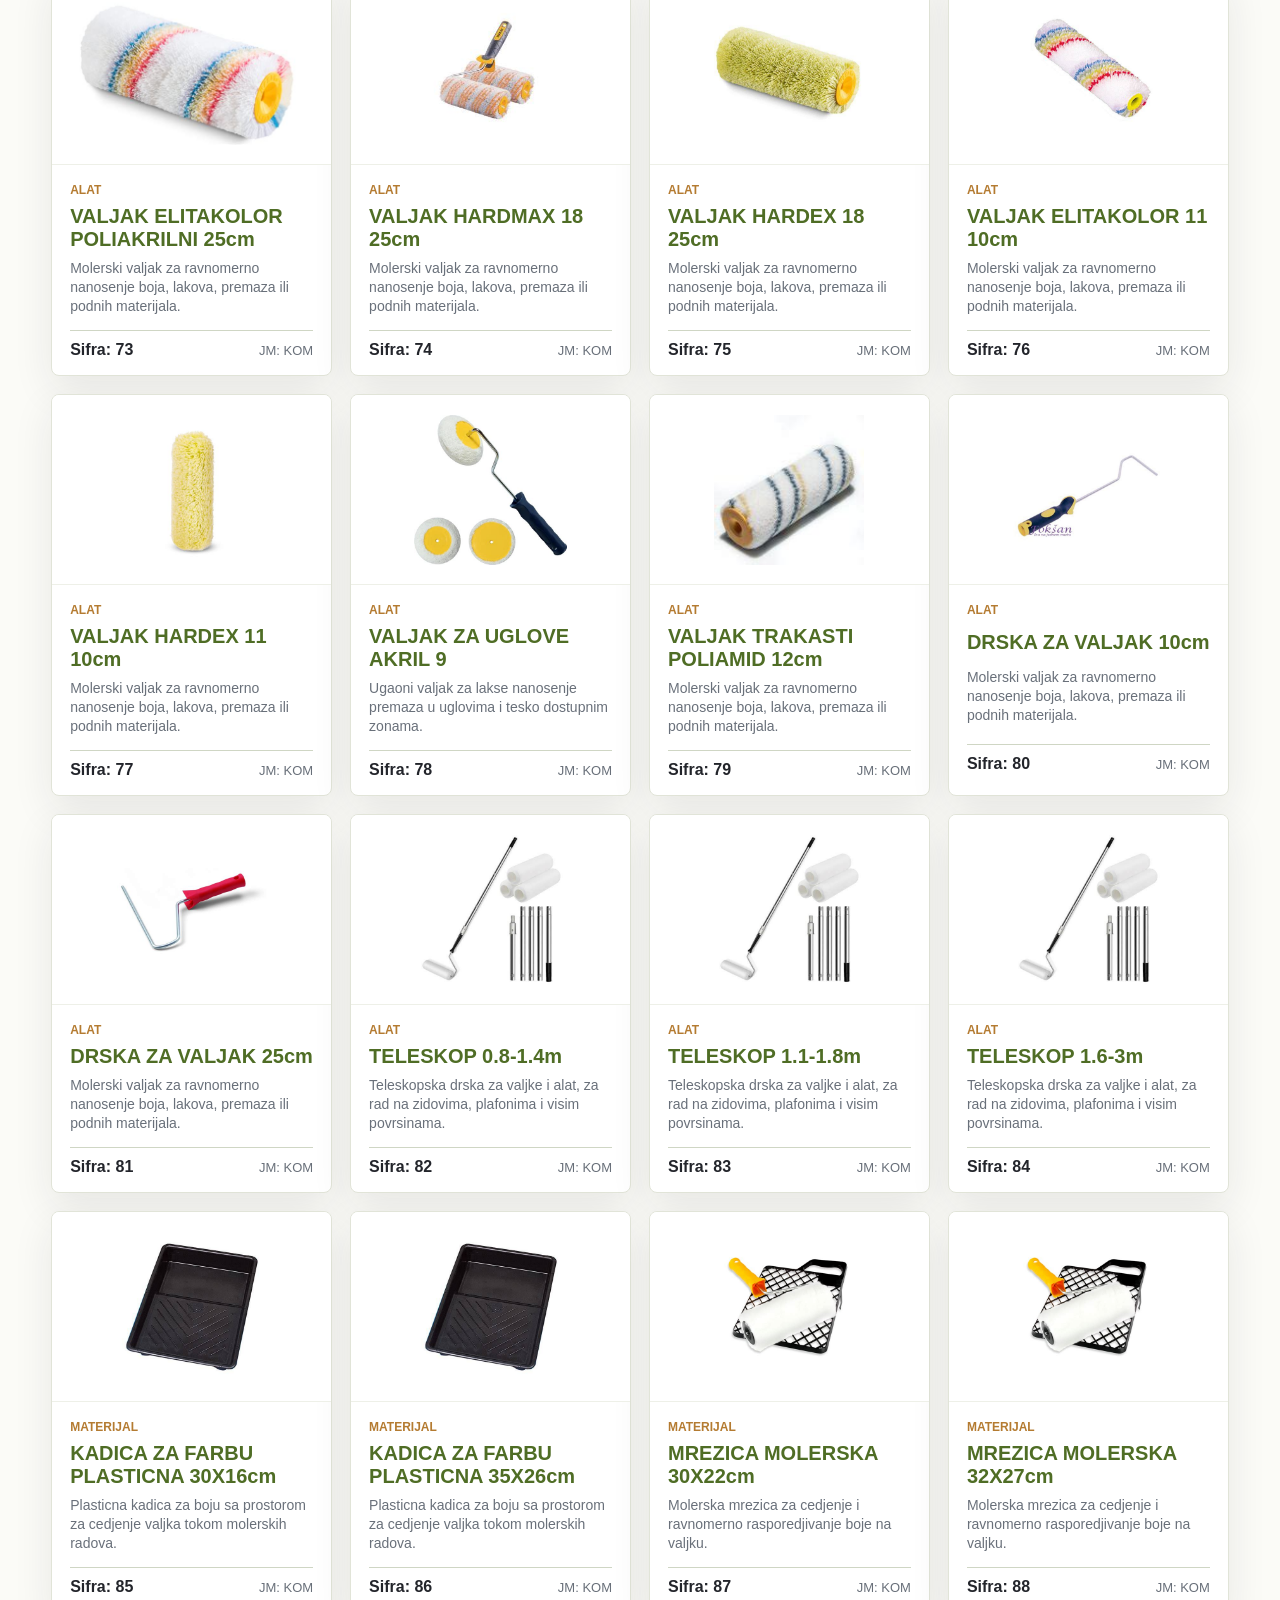
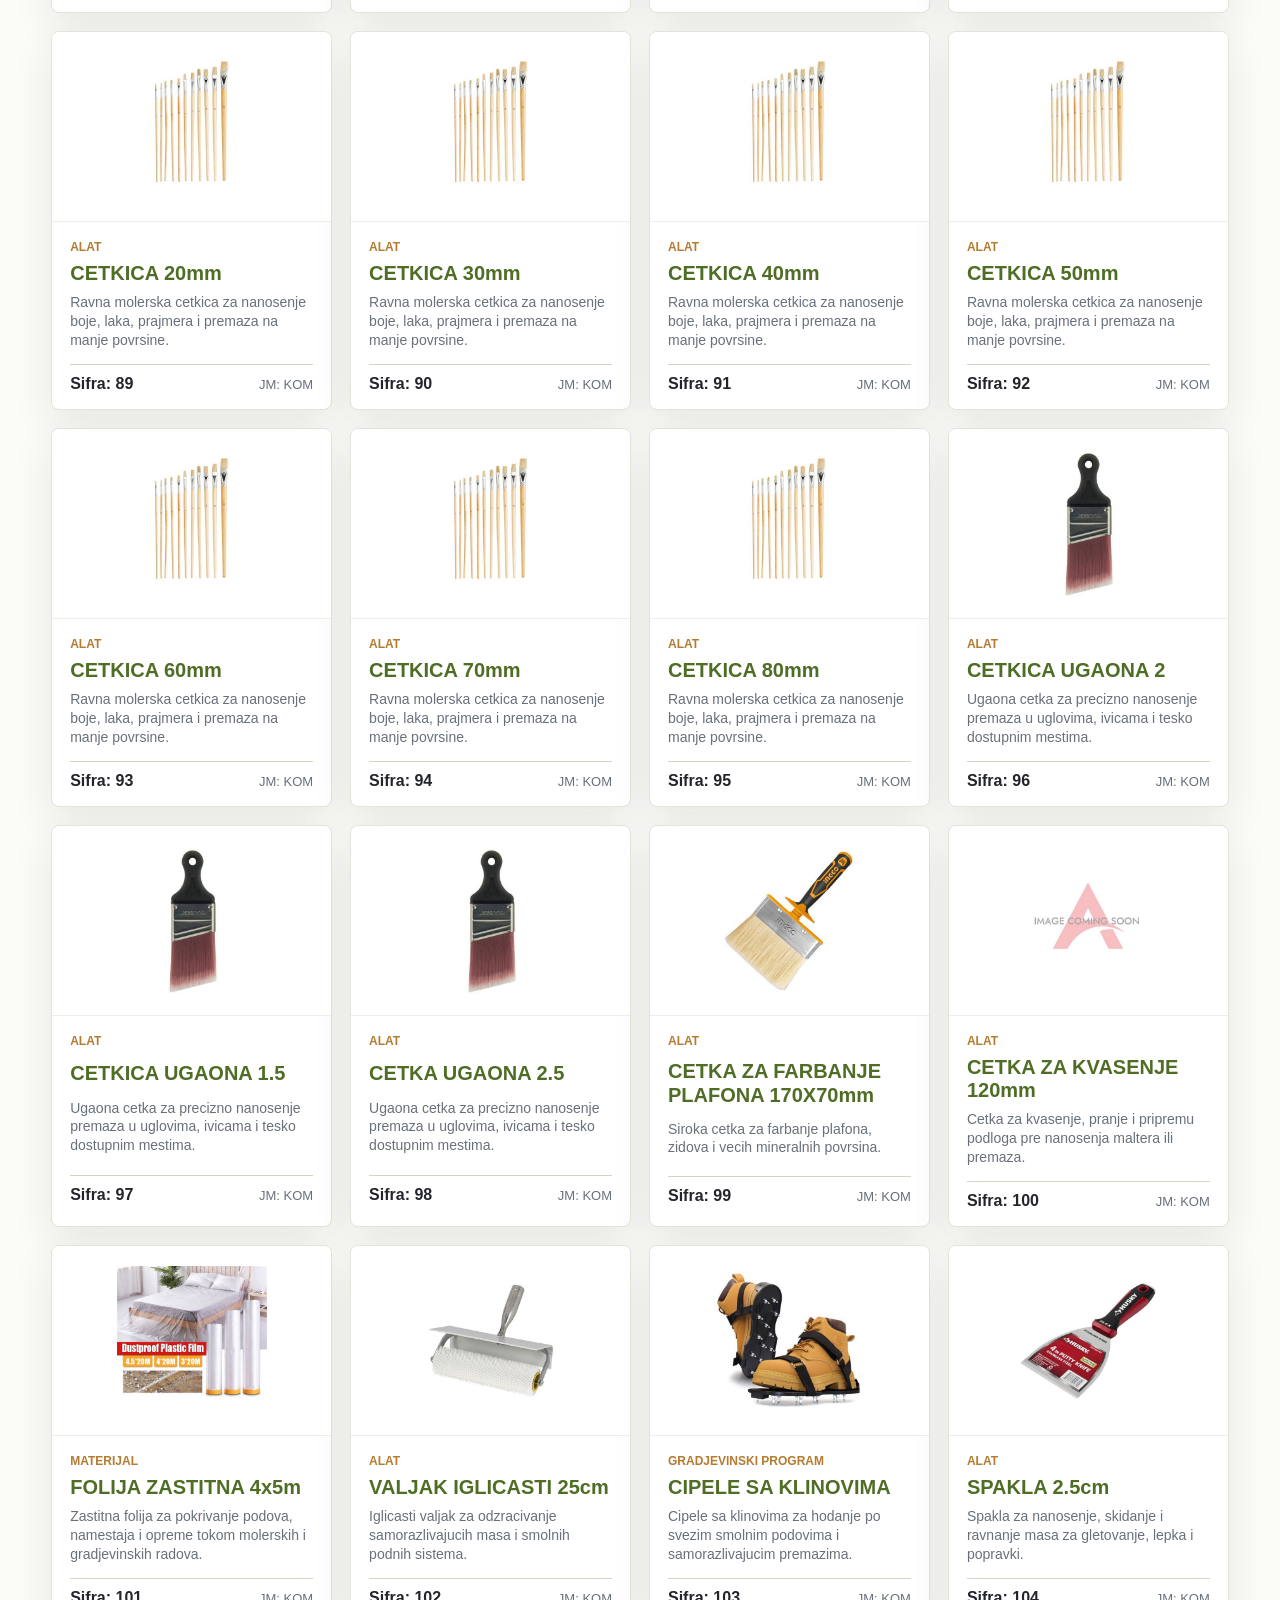
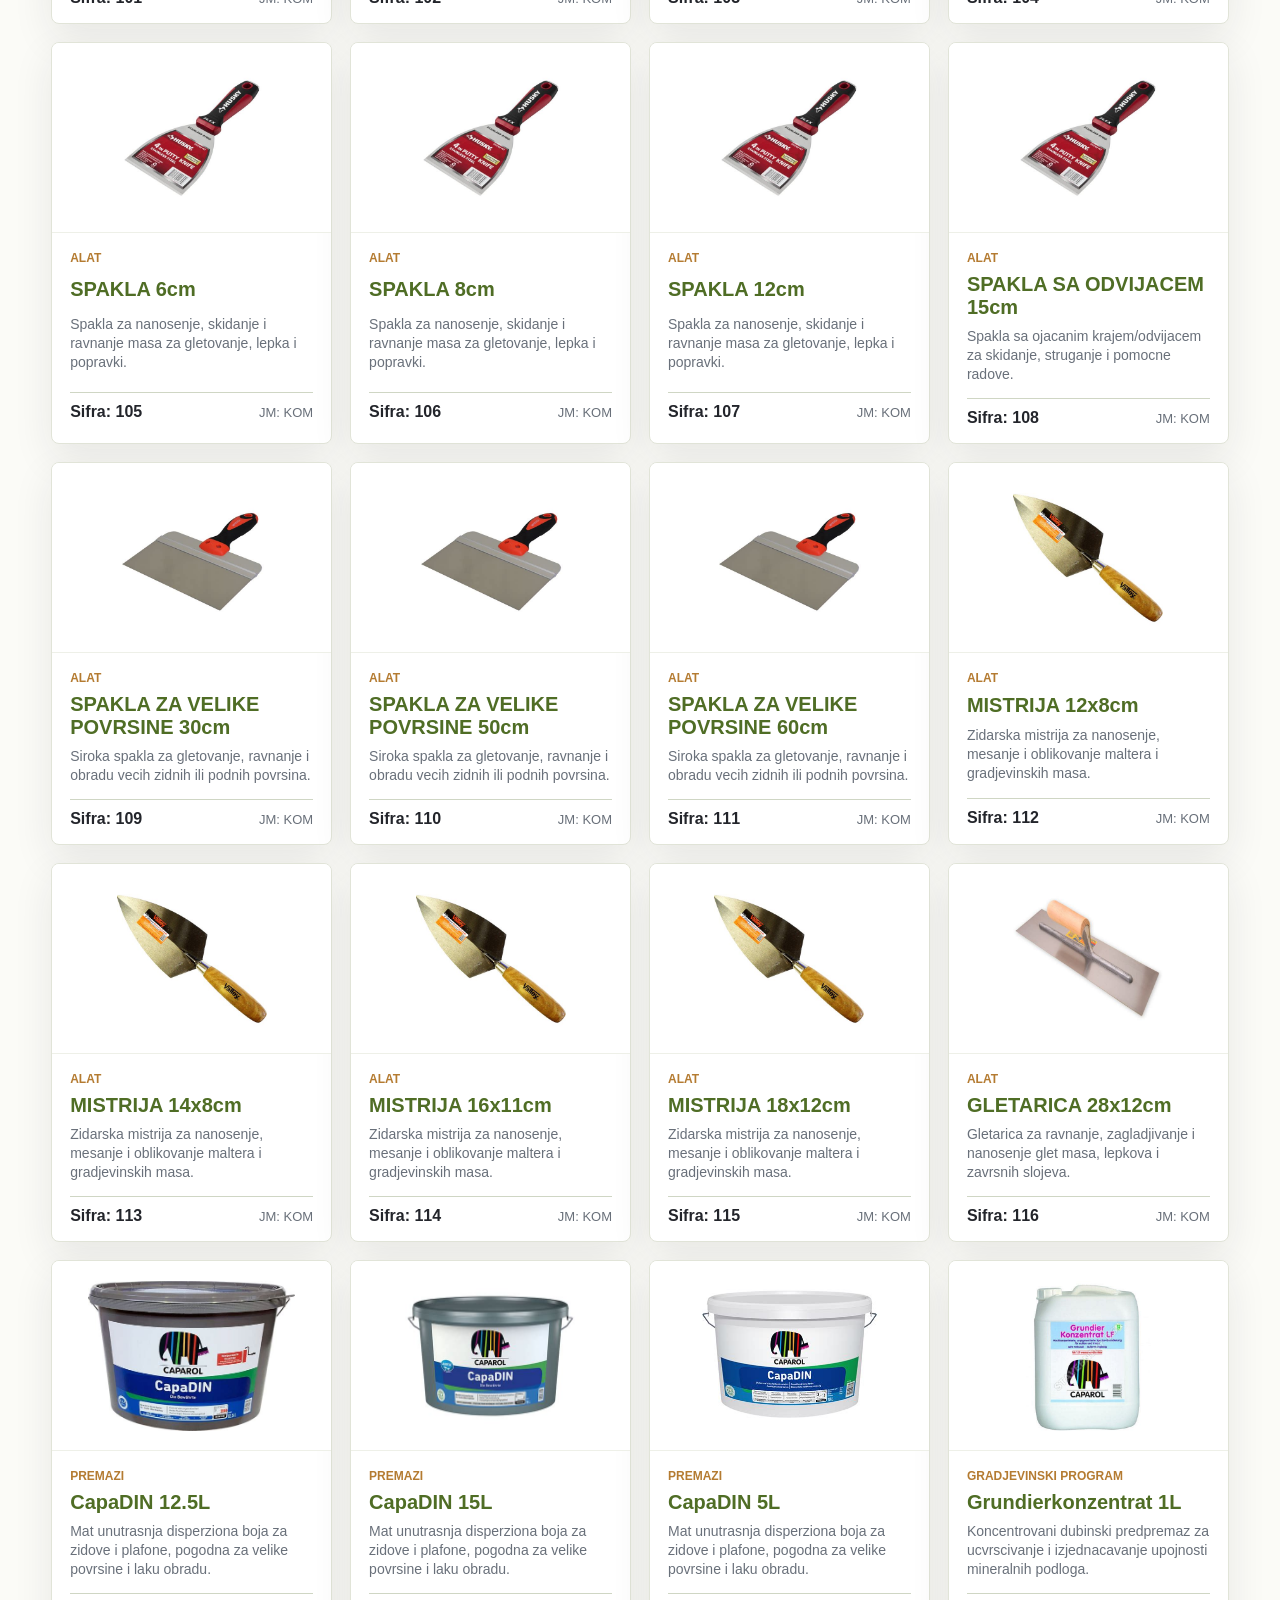
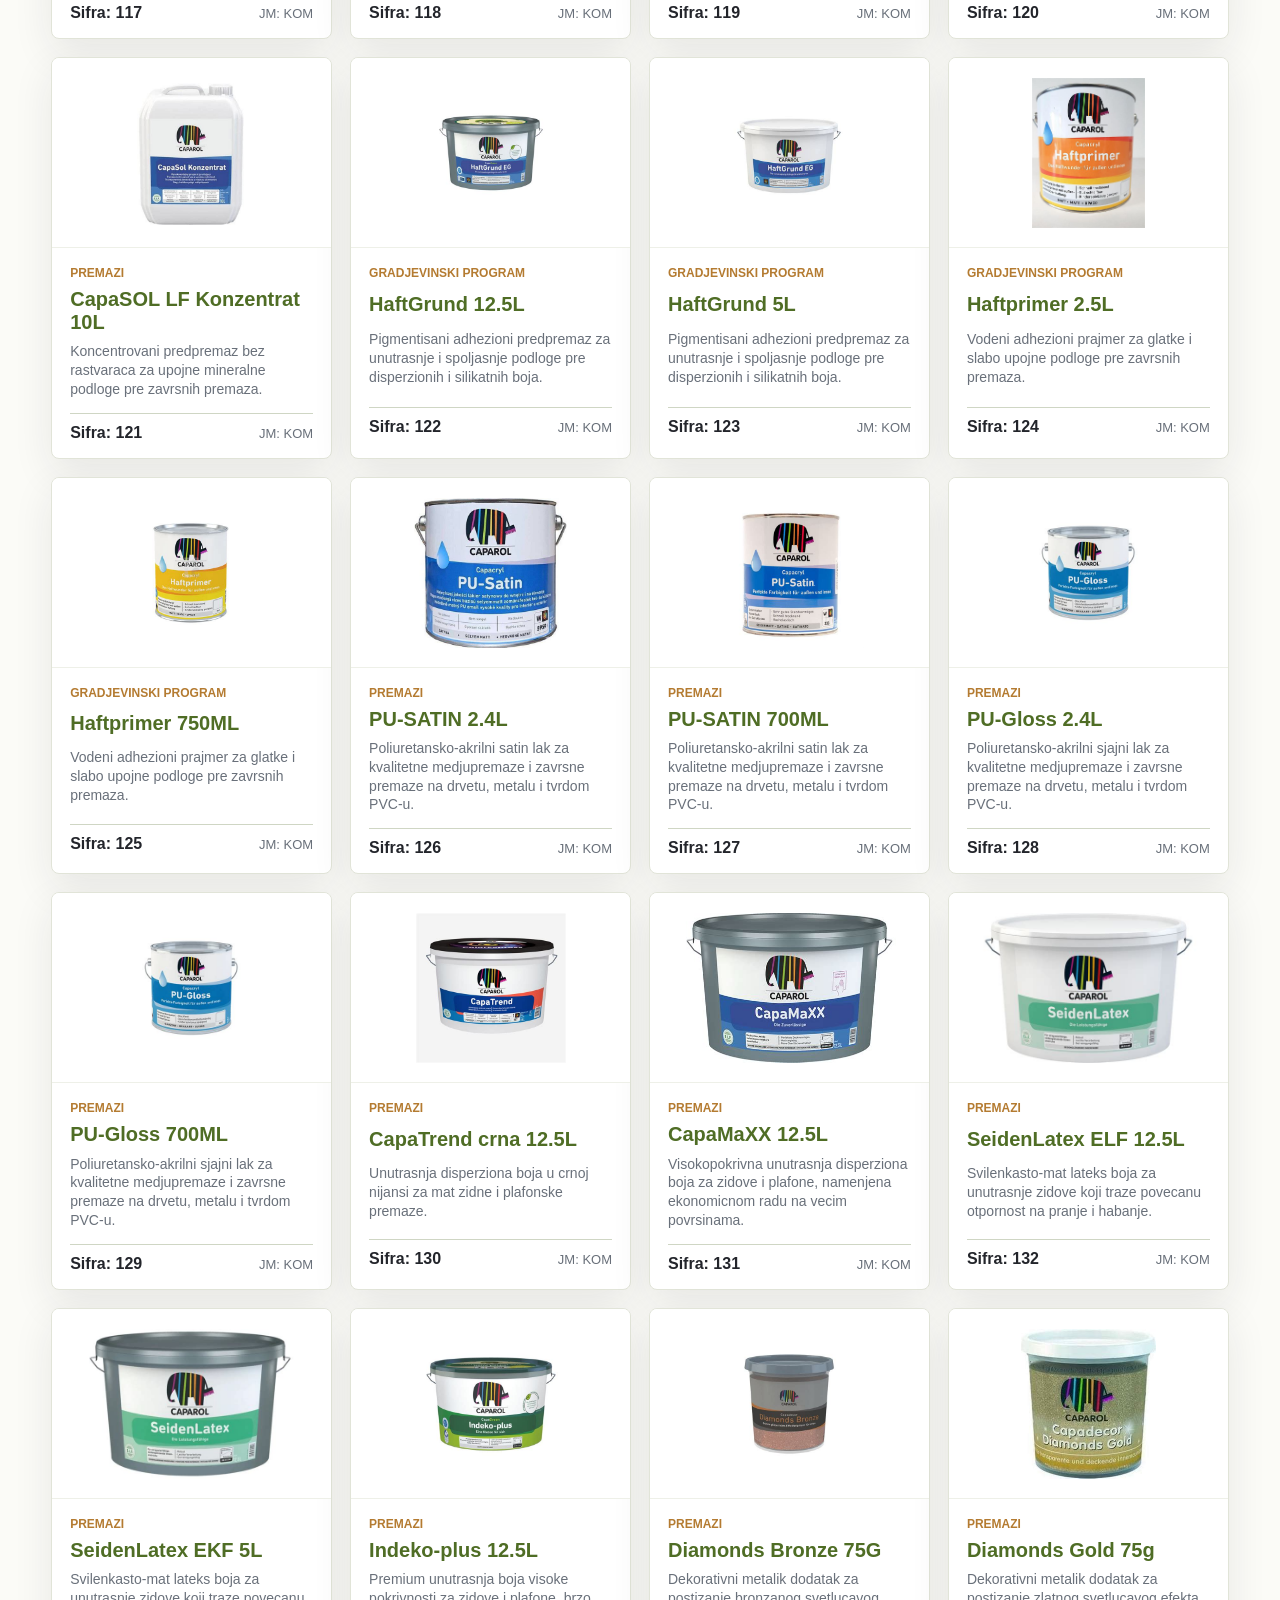
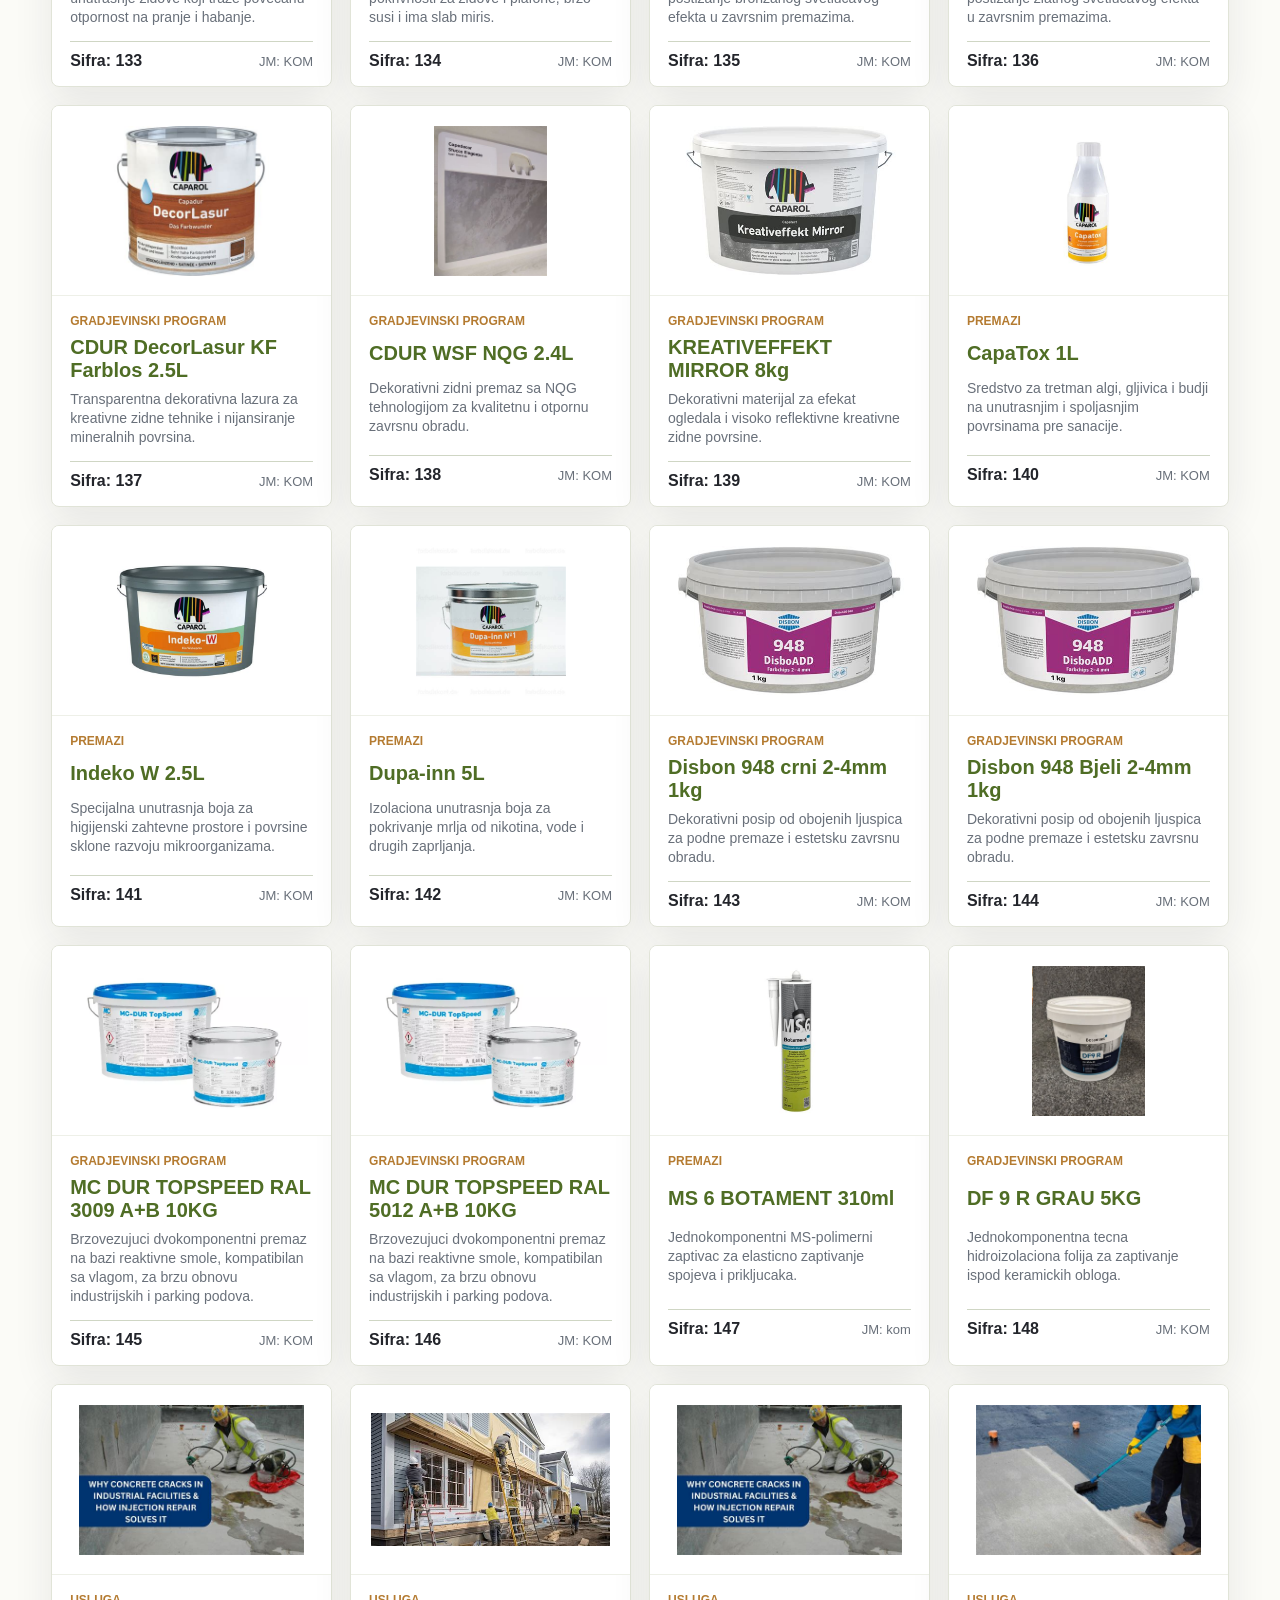
==== commit 056d7738: "Add contact details to header" ====
--- a/index.html
+++ b/index.html
@@ -10,10 +10,15 @@
   </head>
   <body>
     <header class="sitebar">
-      <div>
+      <div class="brand-block">
         <p class="eyebrow">D.o.o. "Barac industry" Zvornik</p>
         <h1>Katalog artikala</h1>
       </div>
+      <address class="contact-info" aria-label="Kontakt informacije">
+        <a href="tel:+38765243847">+387 65 243 847</a>
+        <a href="mailto:baracindustry@gmail.com">baracindustry@gmail.com</a>
+        <span>Ulice 3/7, Zvornik, Bosna i Hercegovina 75400</span>
+      </address>
     </header>
 
     <main class="catalog-shell">
--- a/styles.css
+++ b/styles.css
@@ -40,6 +40,10 @@
   z-index: 10;
 }
 
+.brand-block {
+  min-width: 0;
+}
+
 .eyebrow {
   color: var(--muted);
   font-size: 13px;
@@ -54,6 +58,28 @@
   font-size: 30px;
   line-height: 1.05;
   margin: 0;
+}
+
+.contact-info {
+  color: var(--muted);
+  display: grid;
+  font-size: 14px;
+  font-style: normal;
+  font-weight: 700;
+  gap: 4px;
+  justify-items: end;
+  line-height: 1.35;
+  min-width: min(360px, 100%);
+  text-align: right;
+}
+
+.contact-info a {
+  color: var(--green-dark);
+  text-decoration: none;
+}
+
+.contact-info a:hover {
+  text-decoration: underline;
 }
 
 select,
@@ -283,6 +309,12 @@
     flex-direction: column;
   }
 
+  .contact-info {
+    justify-items: start;
+    min-width: 0;
+    text-align: left;
+  }
+
   .toolbar {
     grid-template-columns: 1fr;
   }
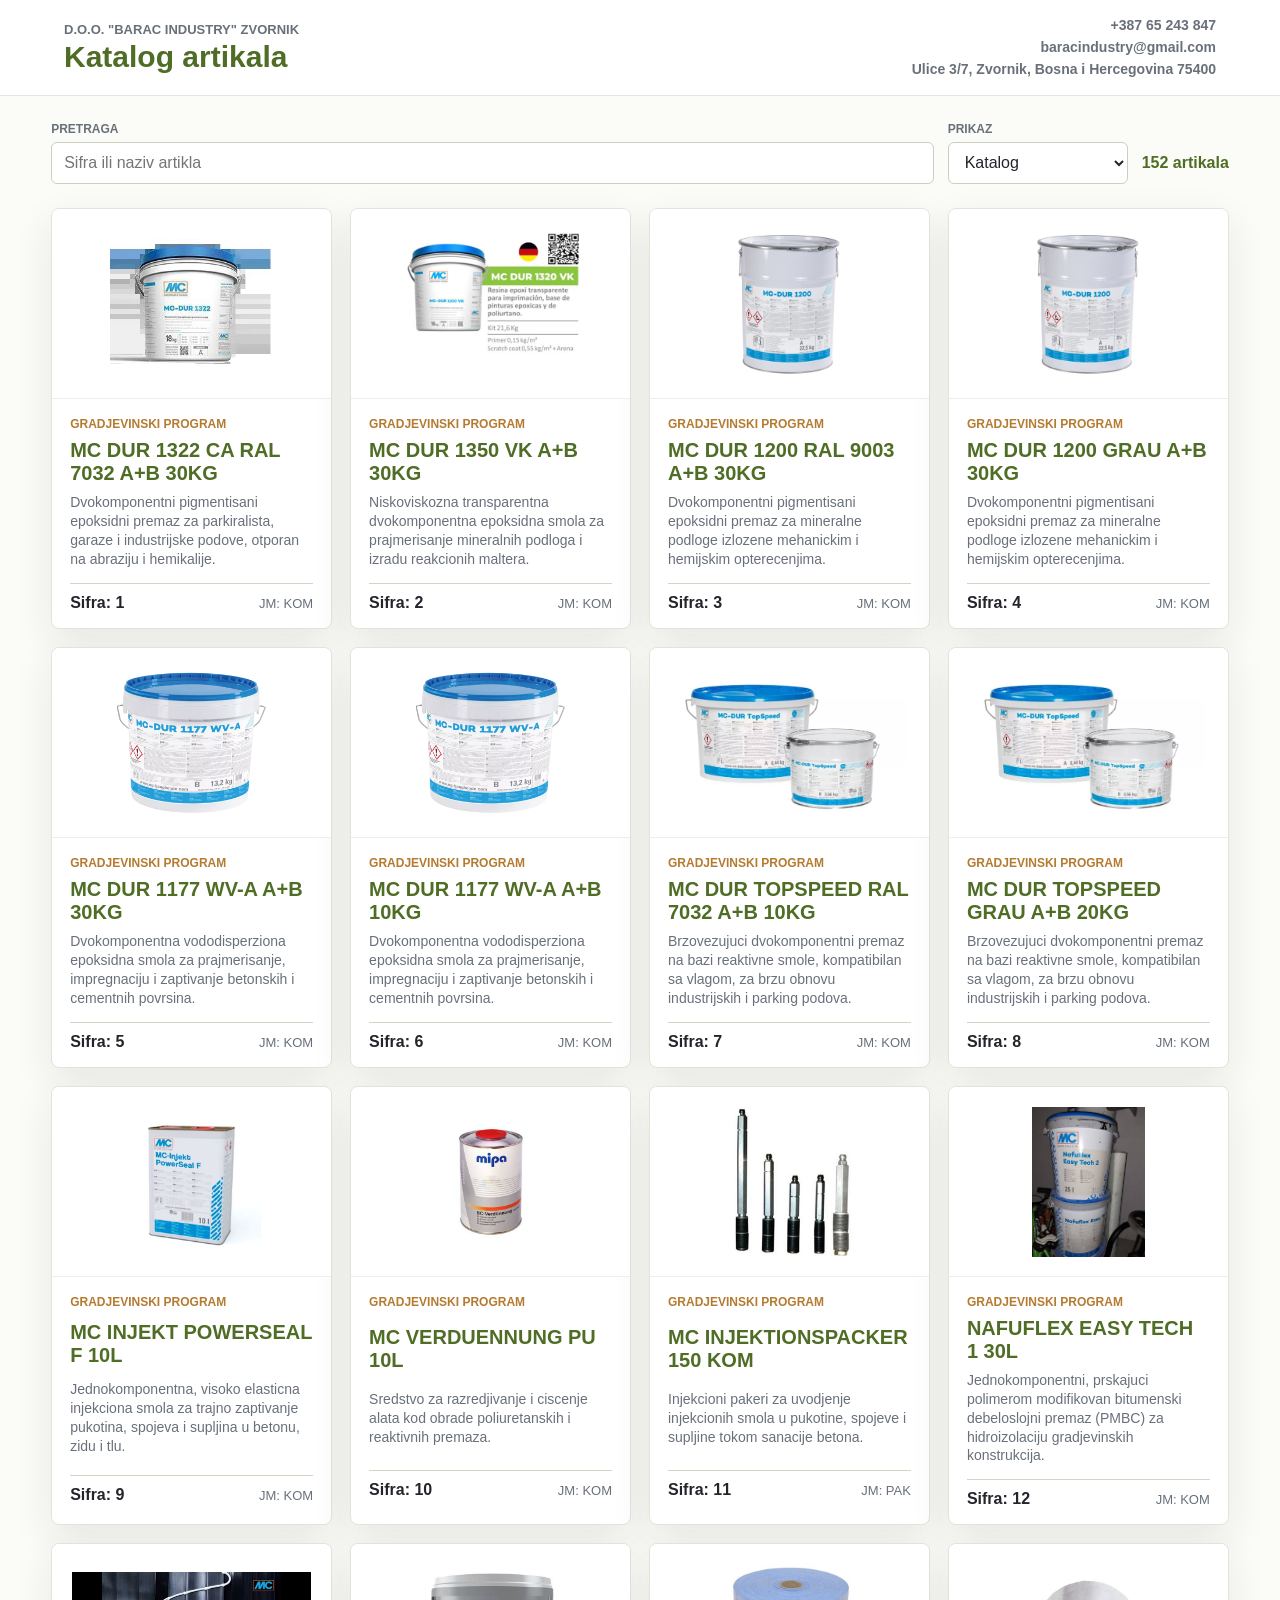
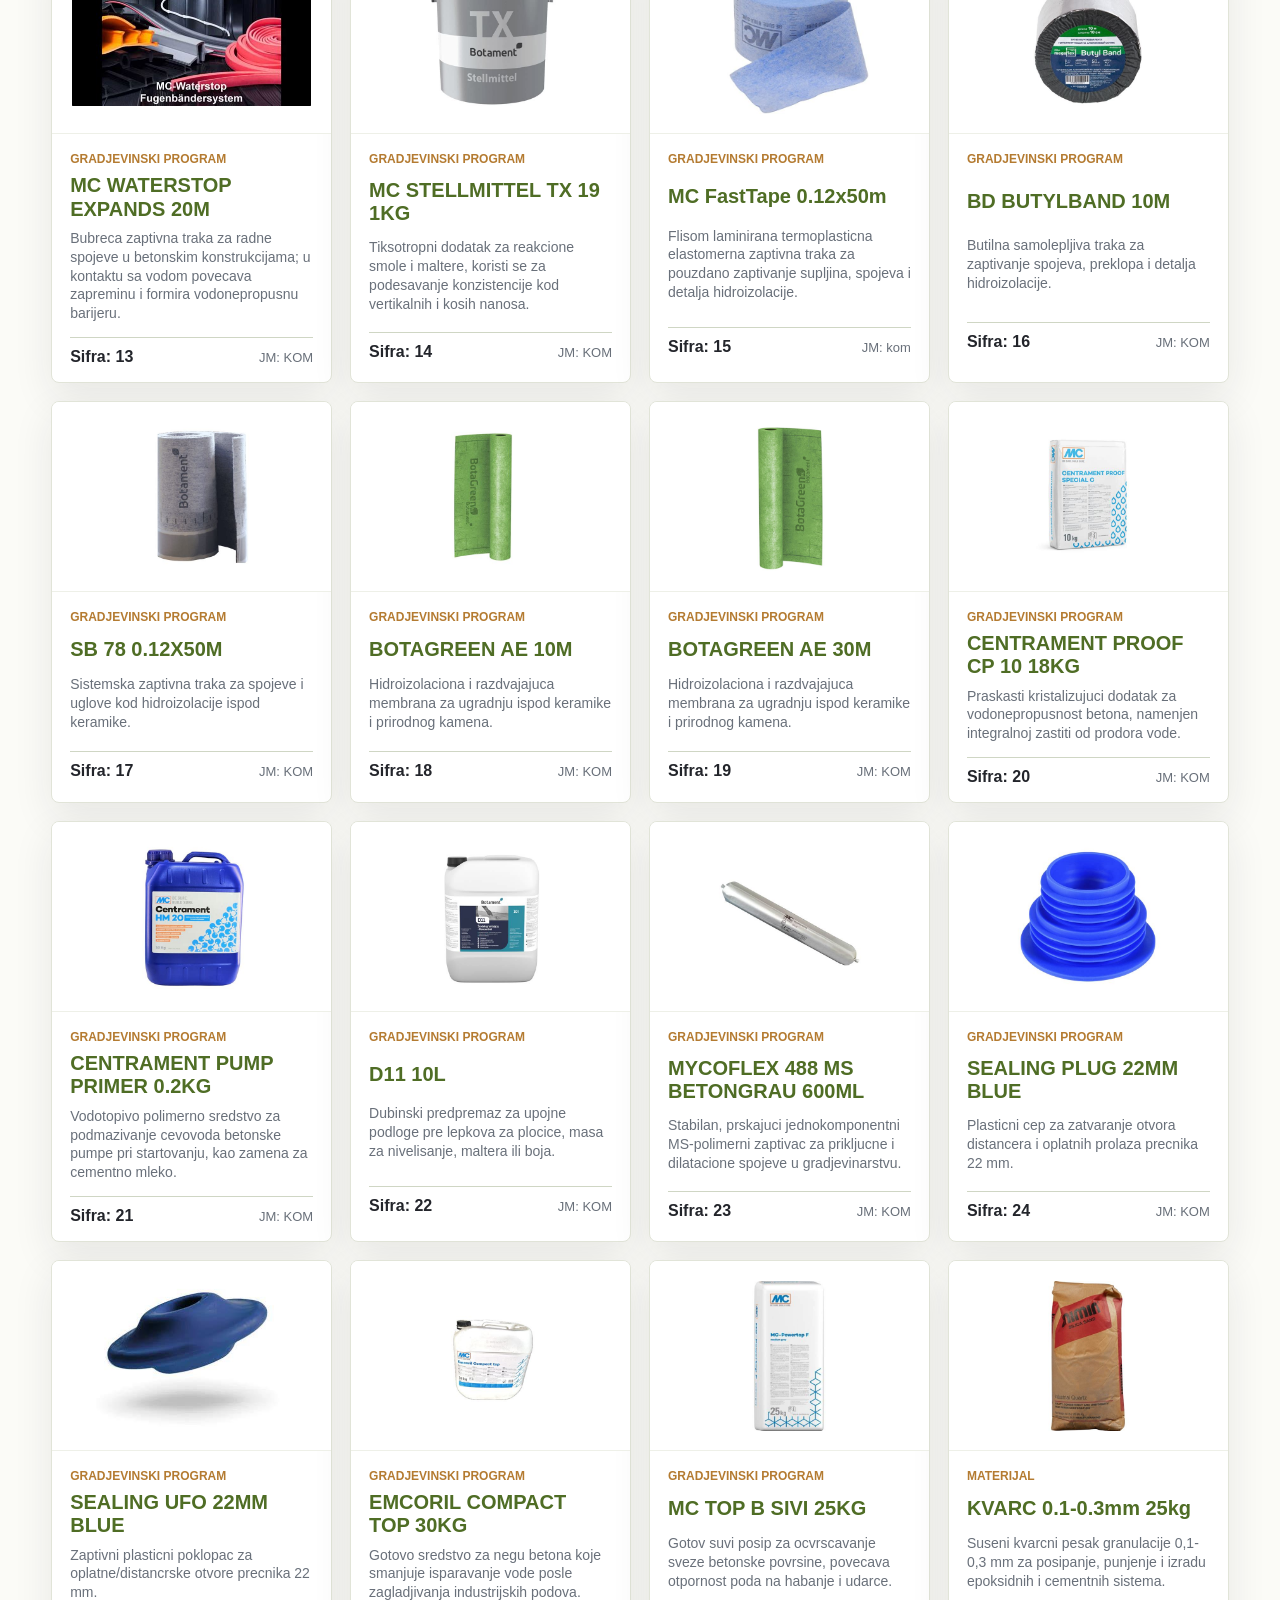
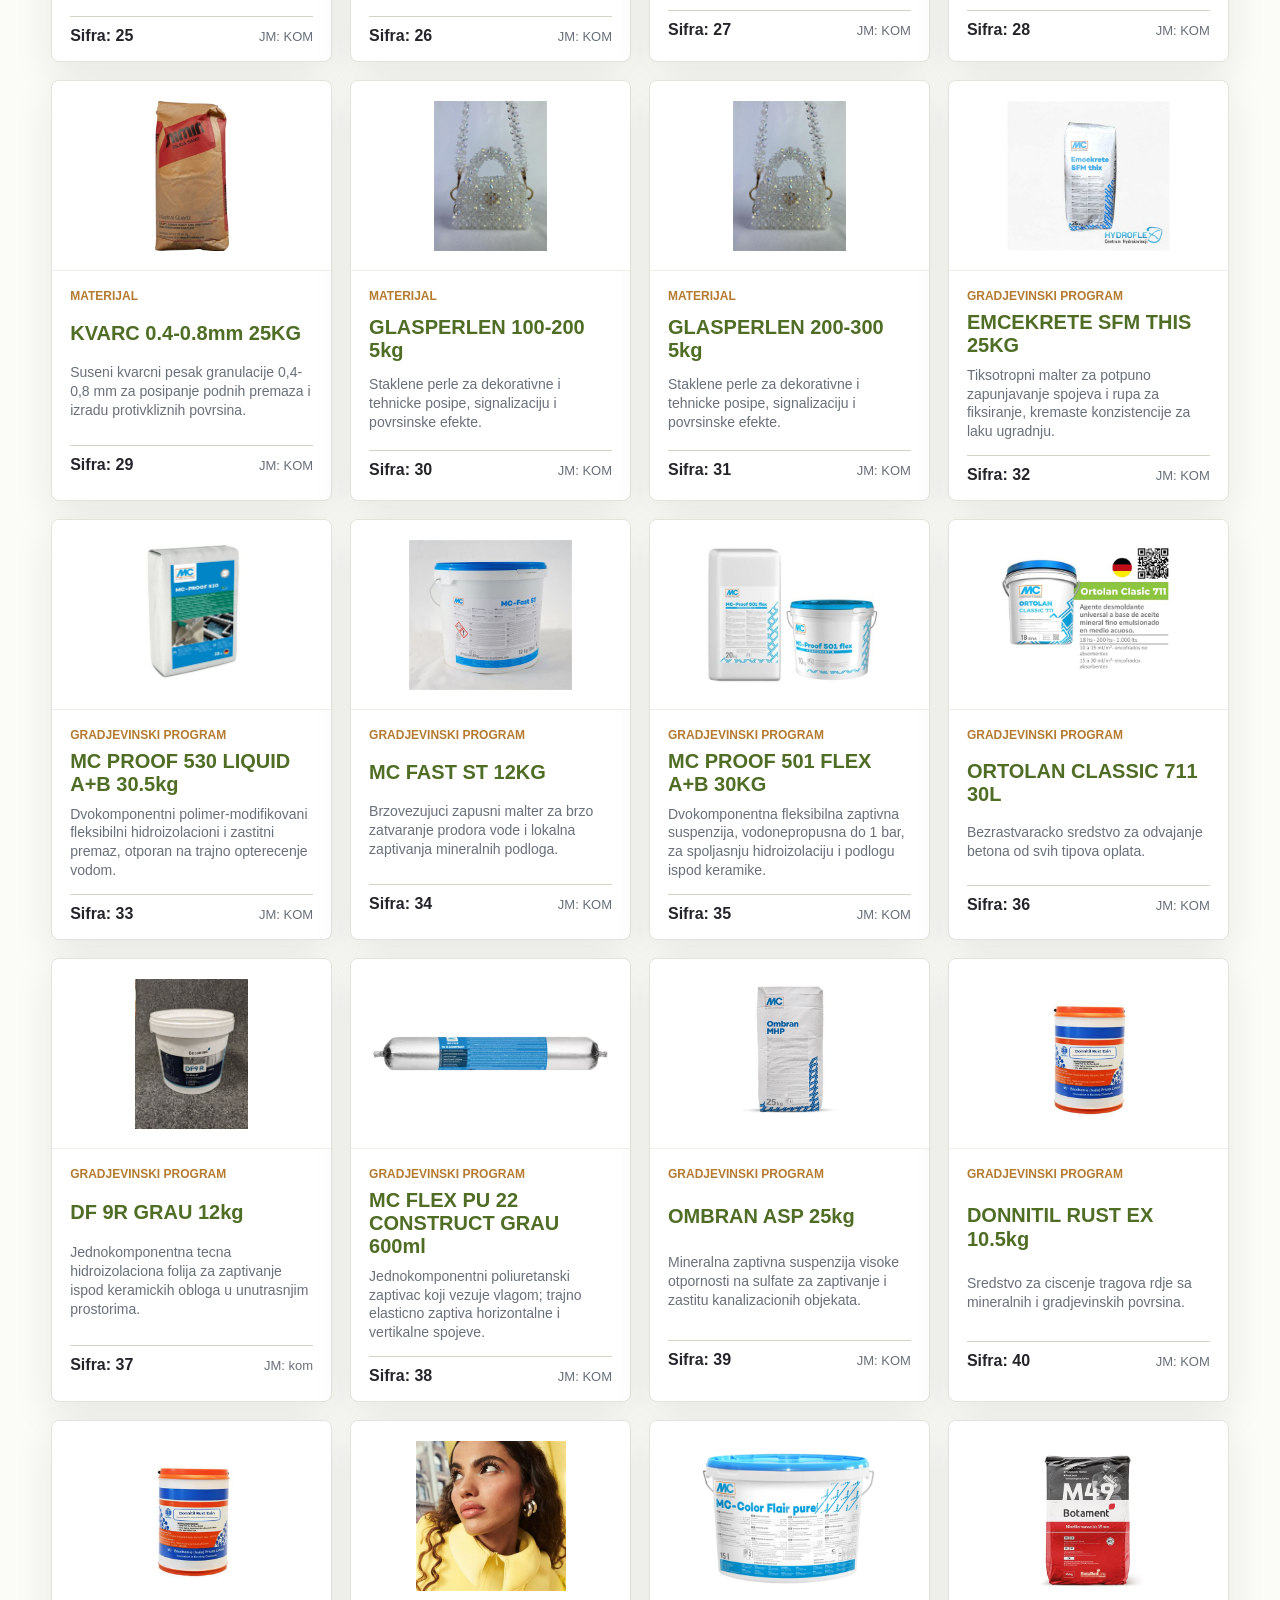
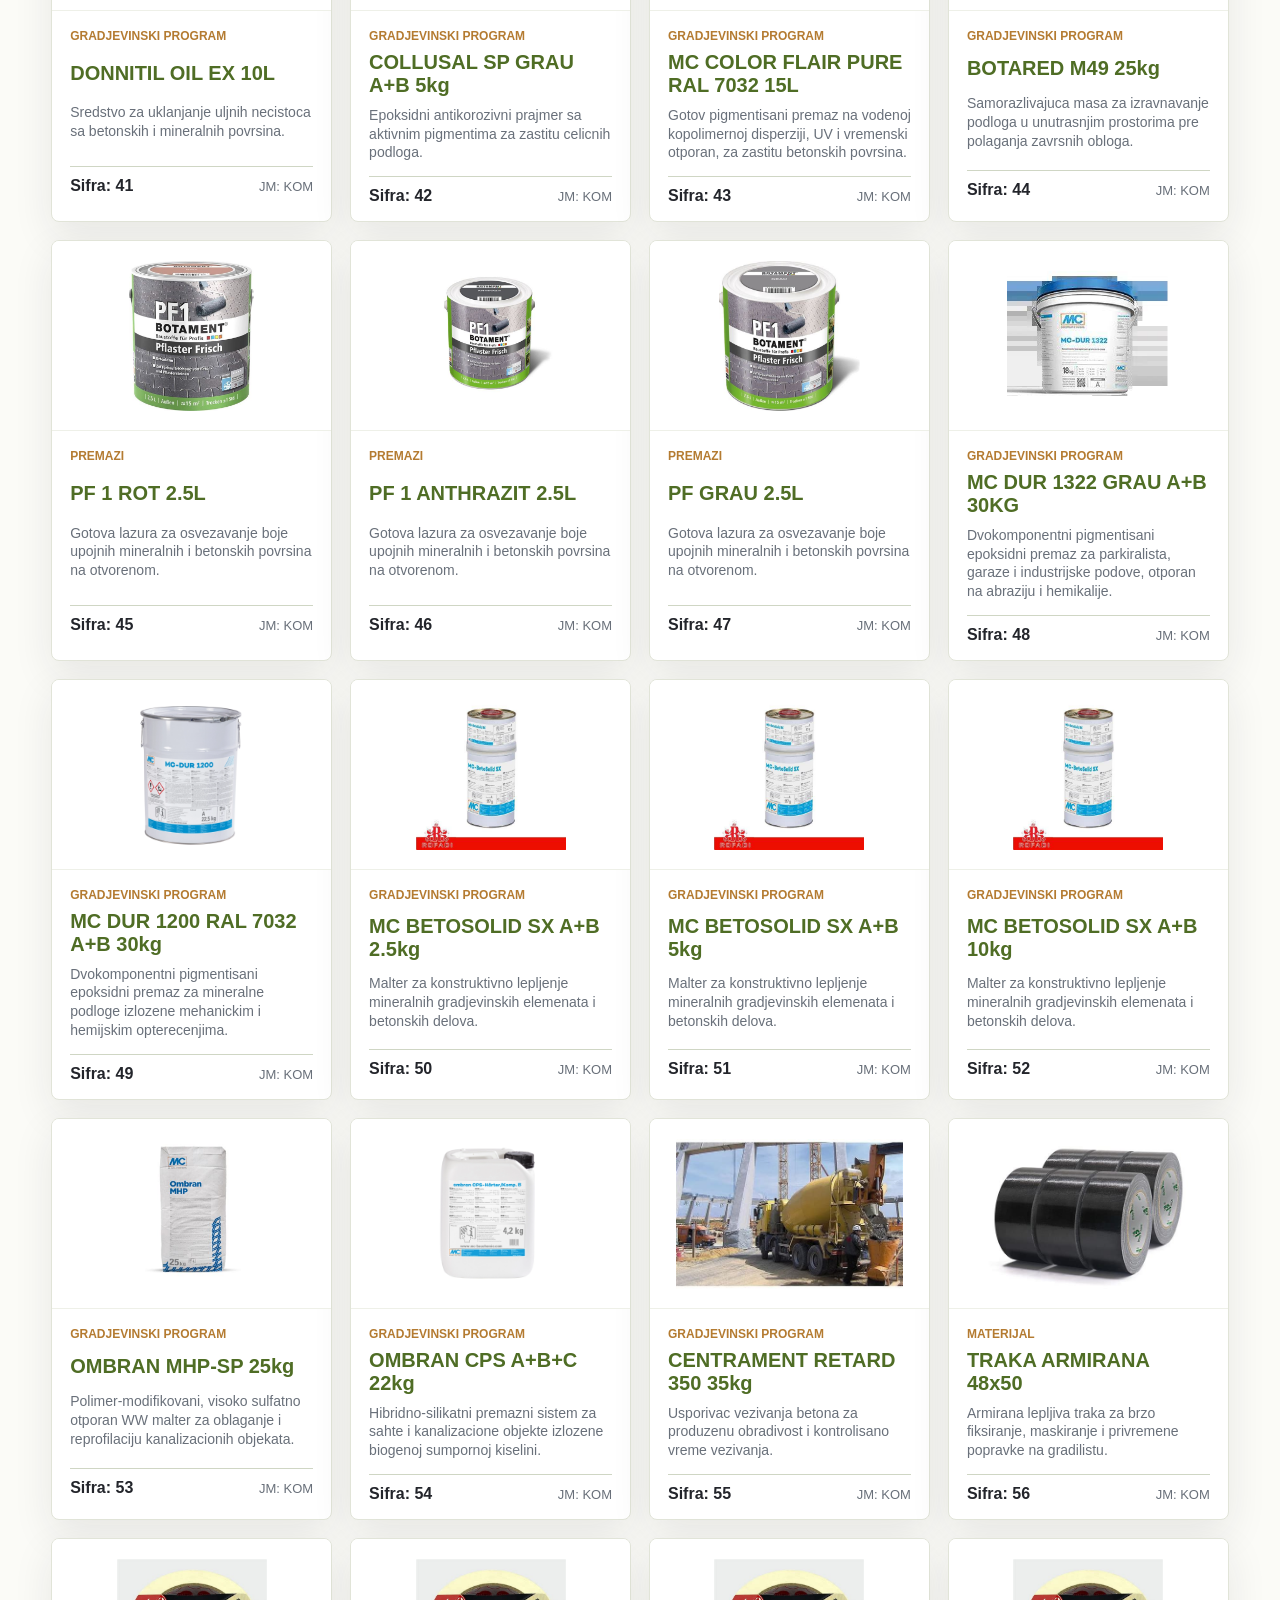
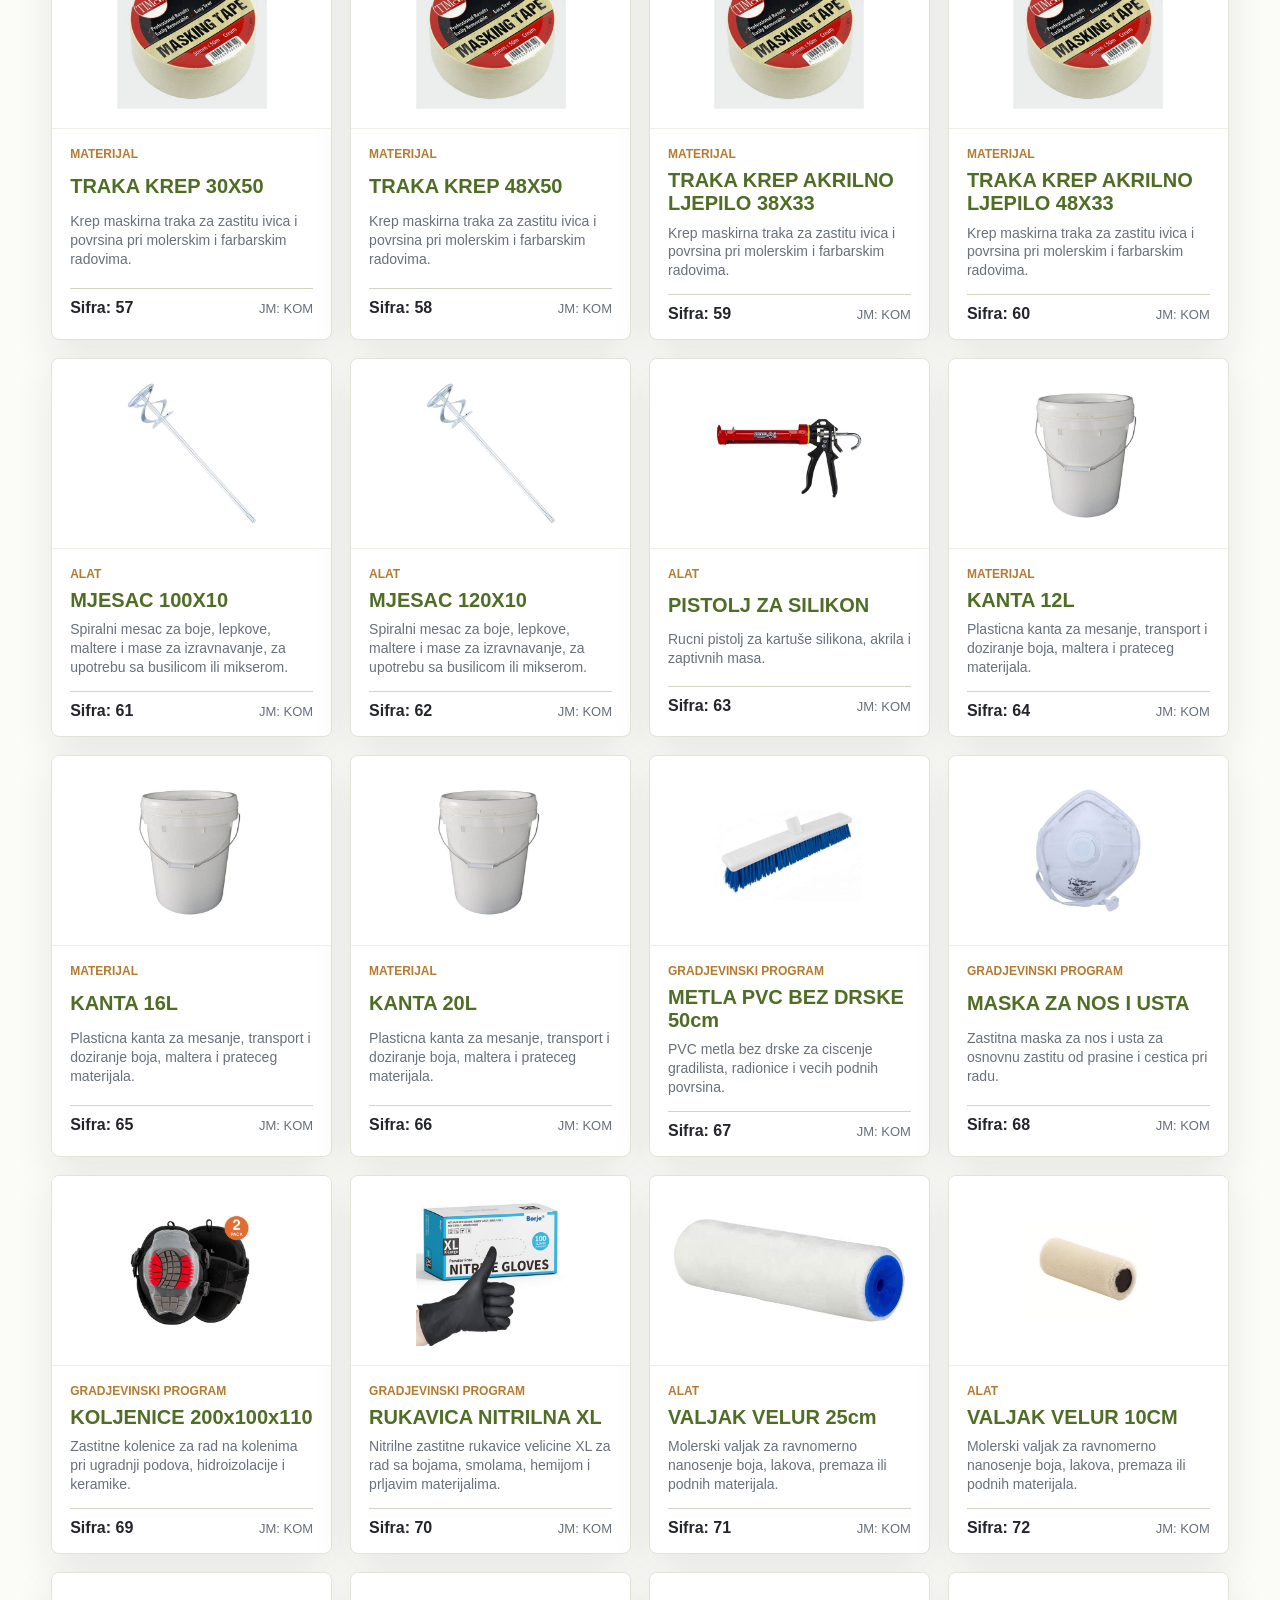
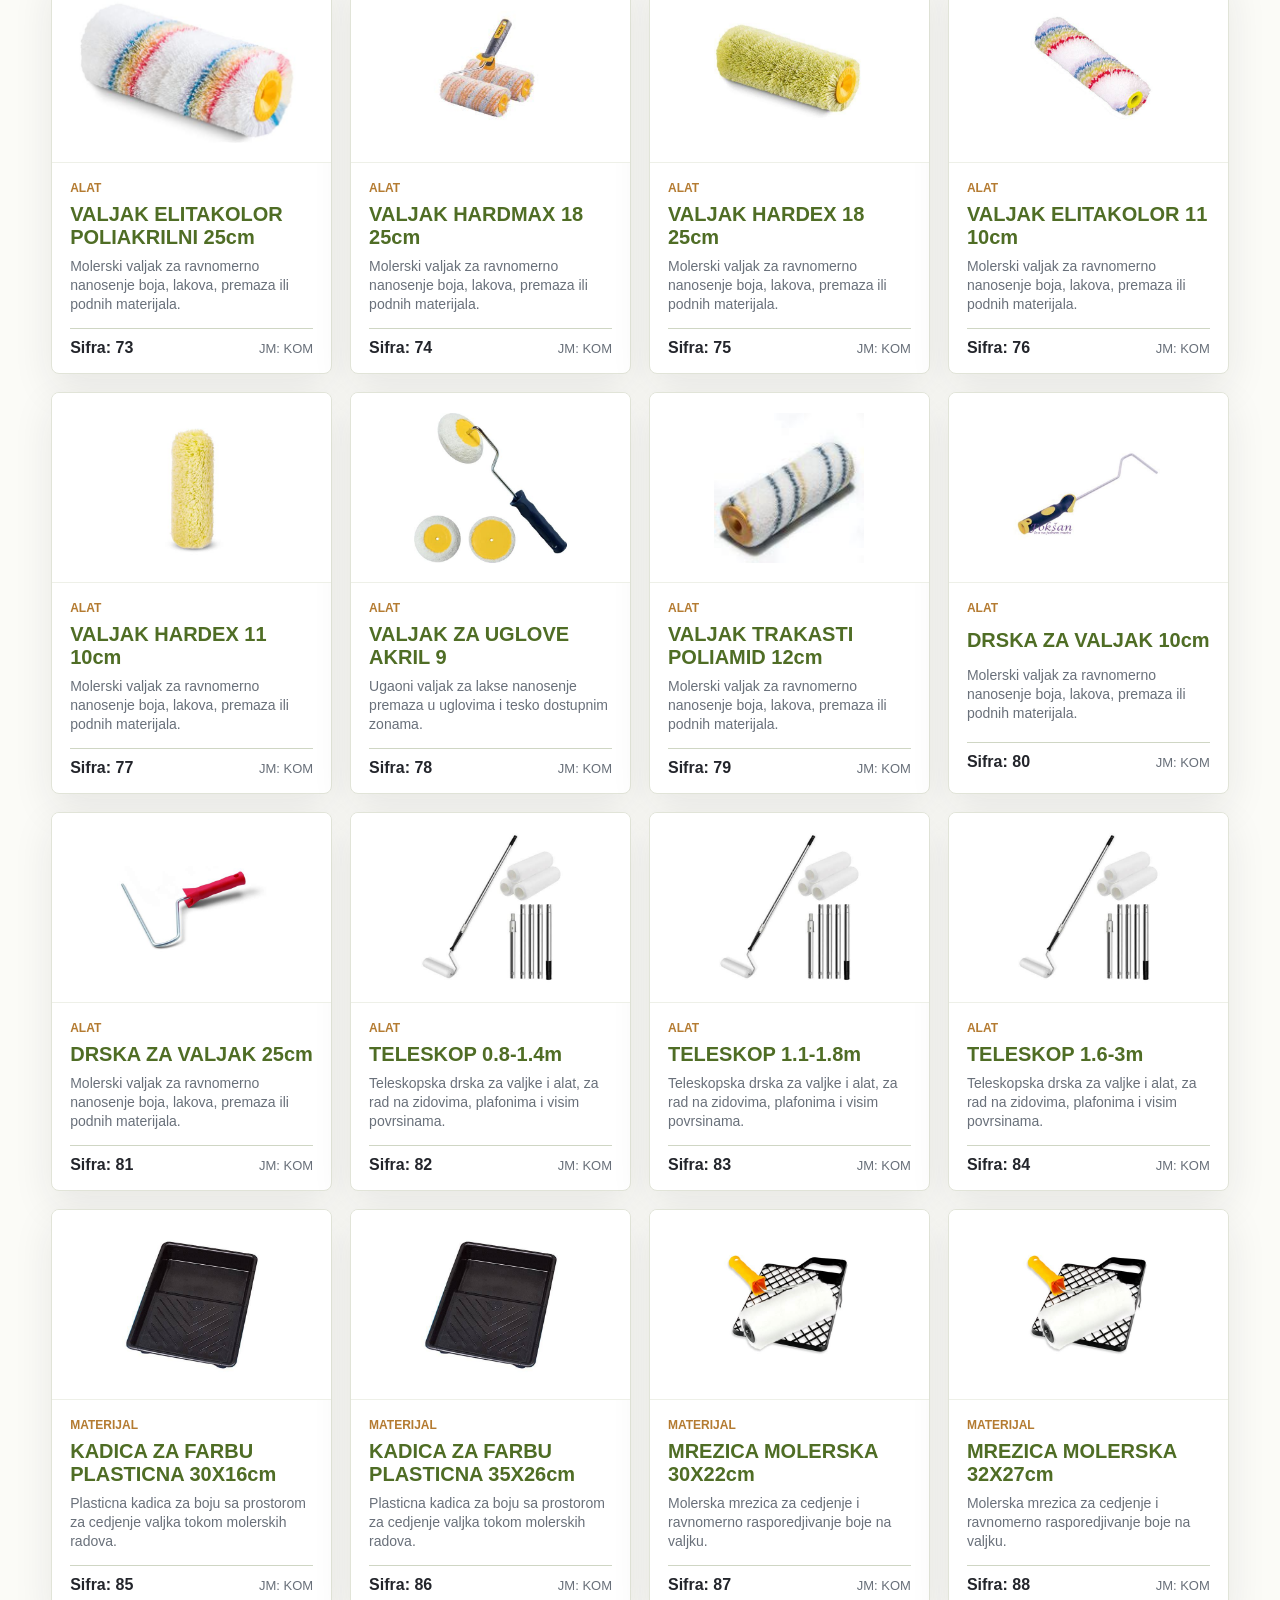
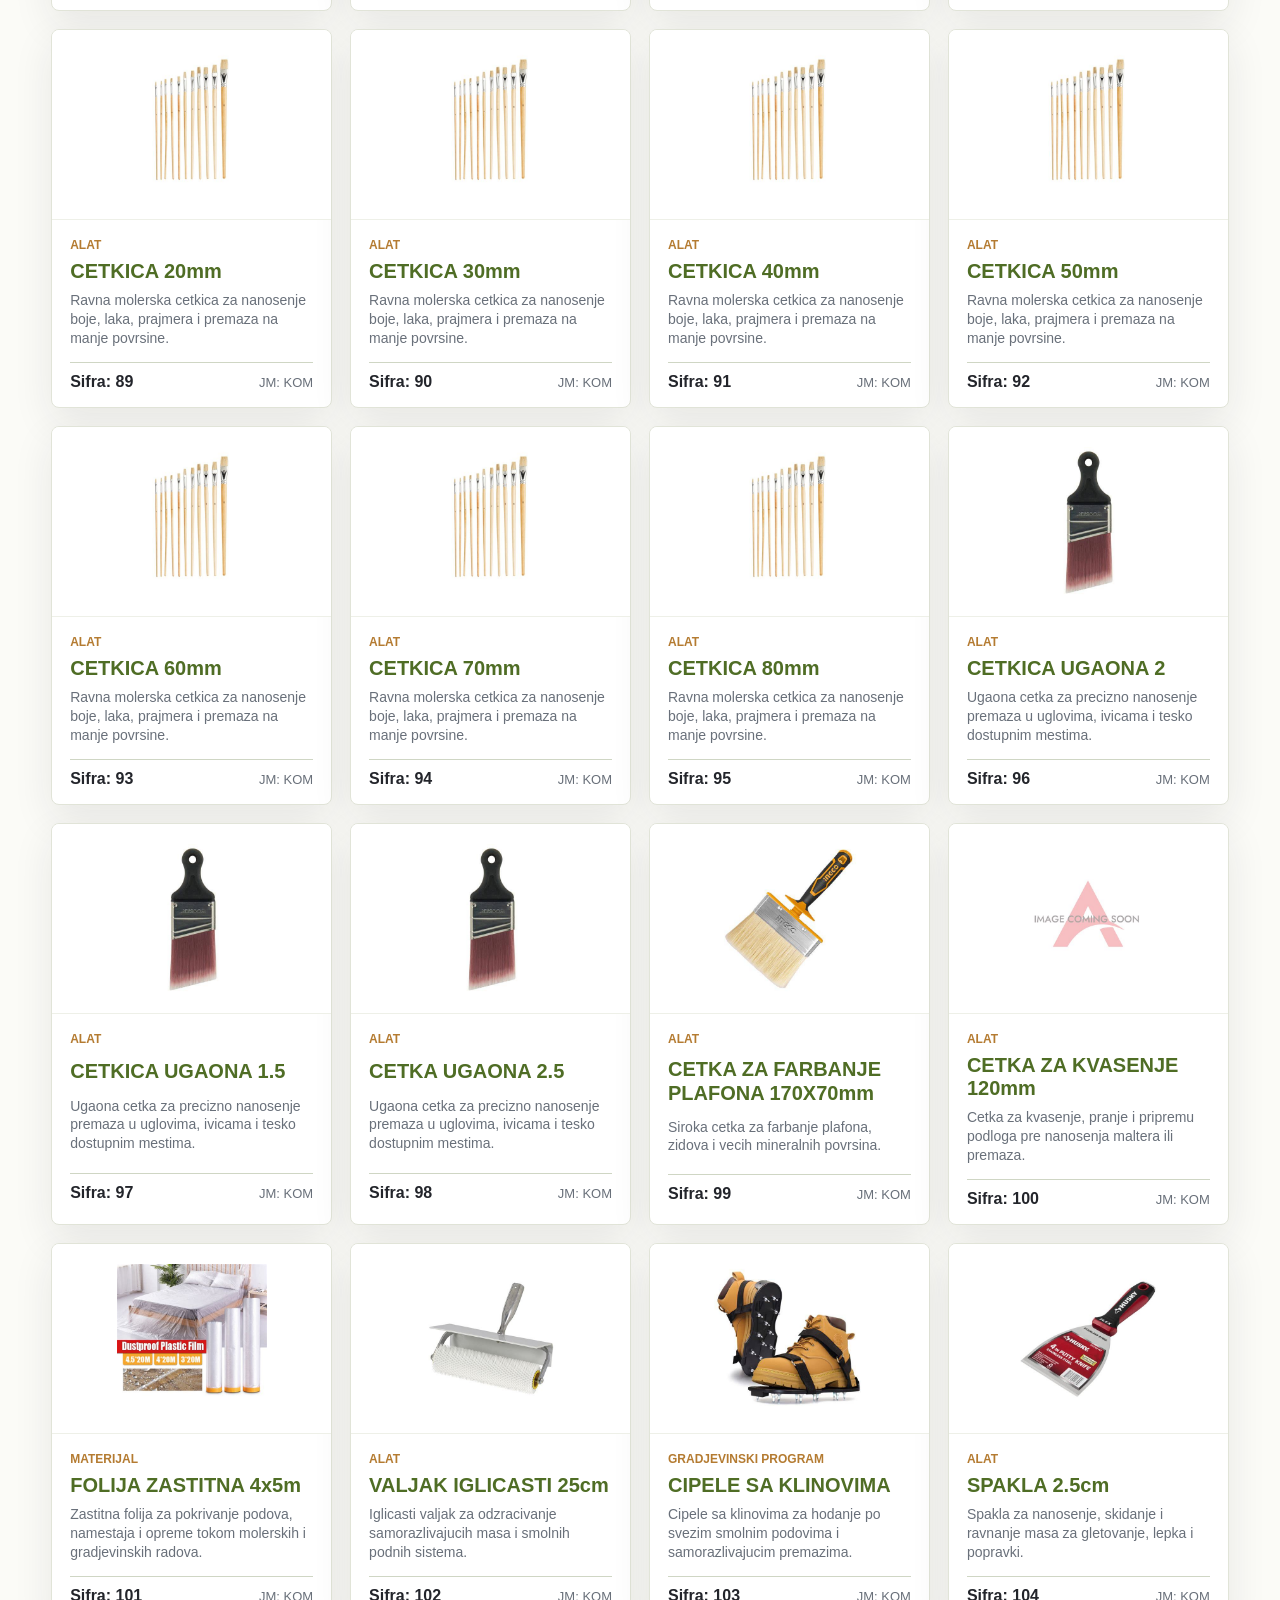
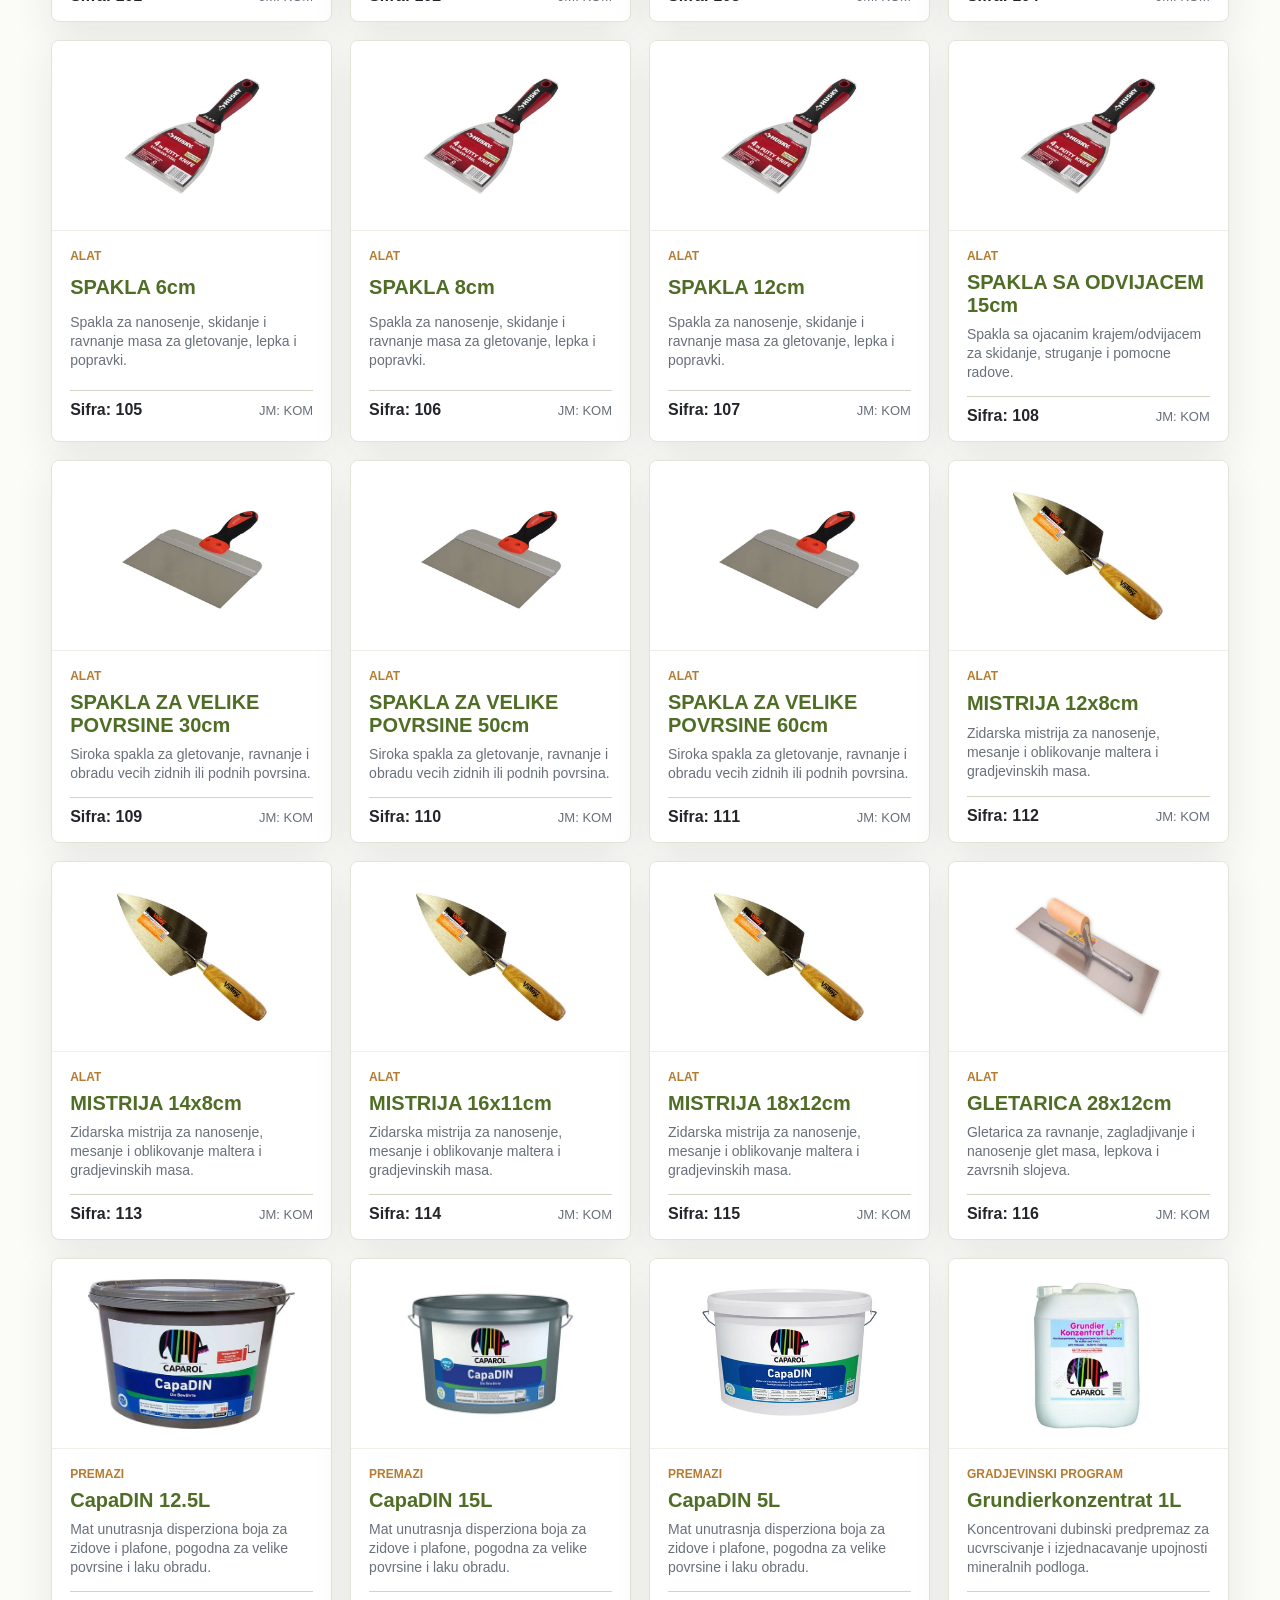
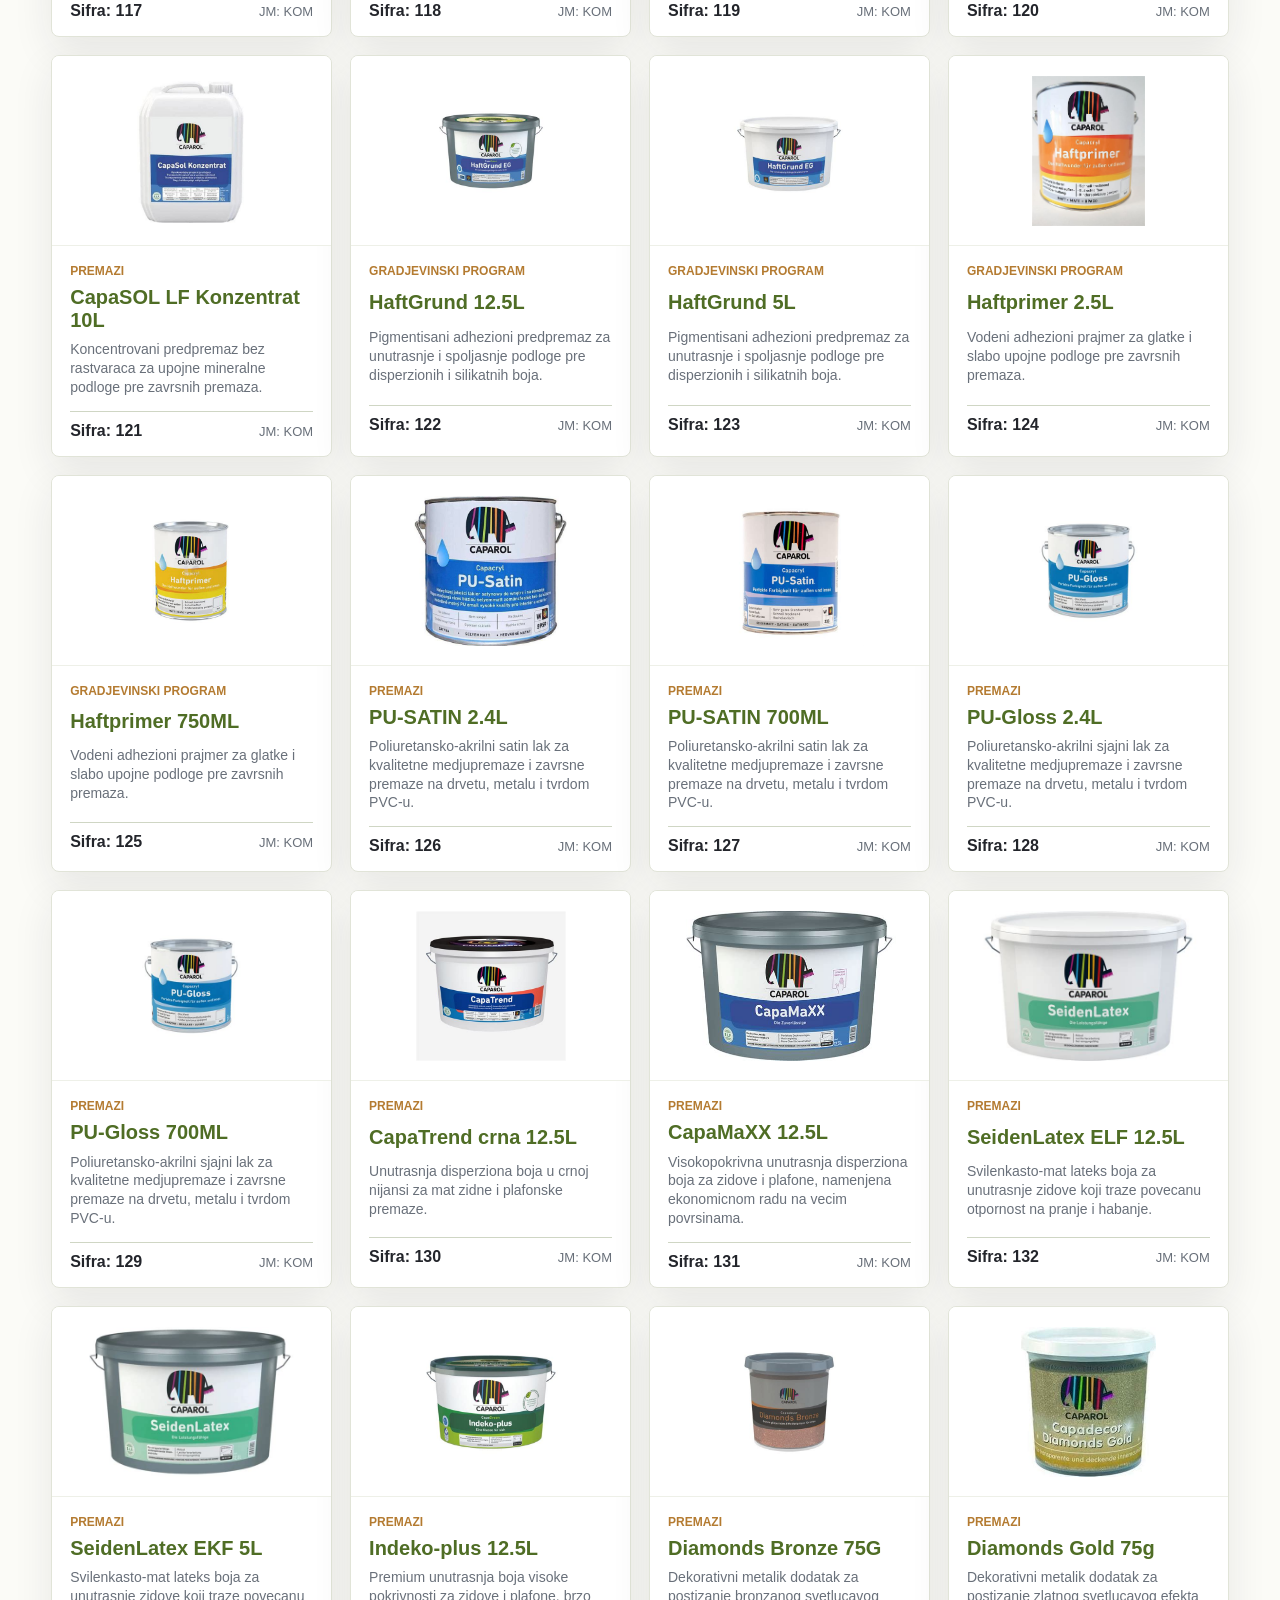
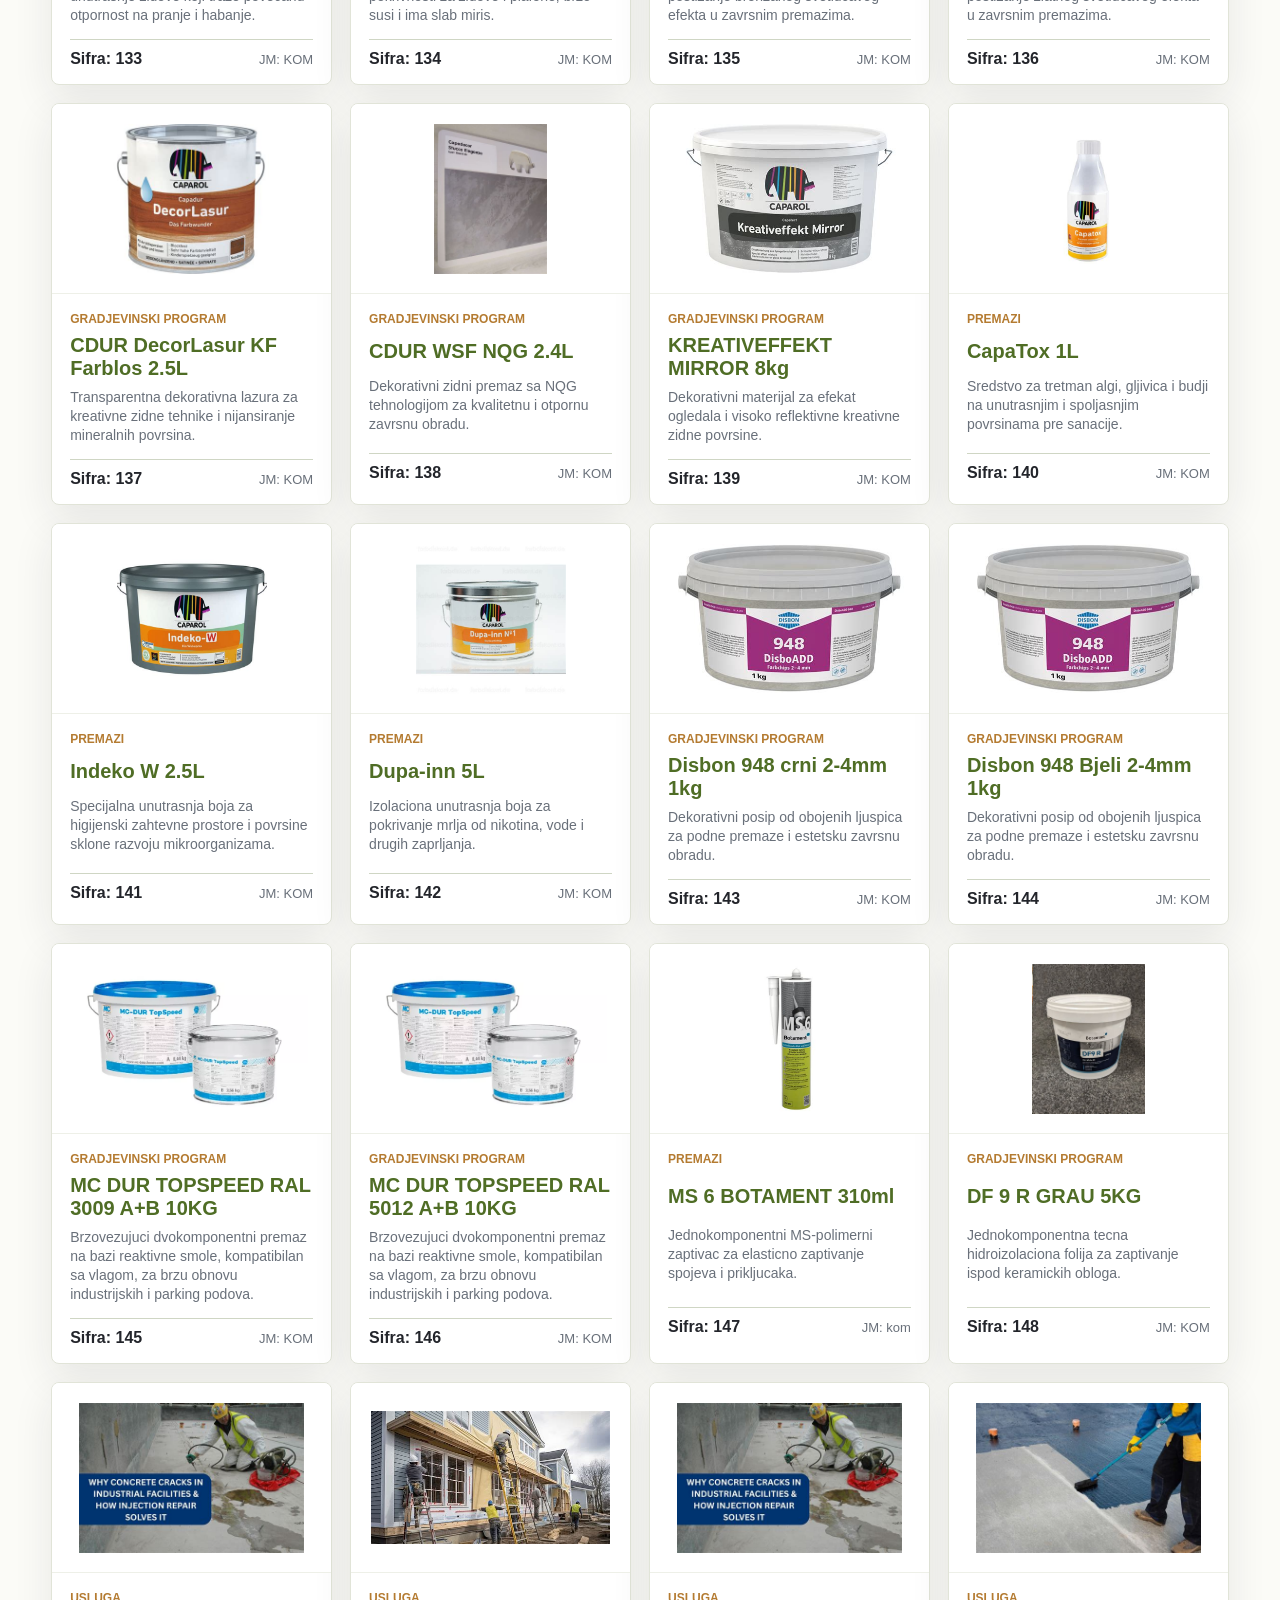
==== commit 3ceeb223: "Refine contact header layout" ====
--- a/index.html
+++ b/index.html
@@ -15,8 +15,8 @@
         <h1>Katalog artikala</h1>
       </div>
       <address class="contact-info" aria-label="Kontakt informacije">
-        <a href="tel:+38765243847">+387 65 243 847</a>
-        <a href="mailto:baracindustry@gmail.com">baracindustry@gmail.com</a>
+        <span>+387 65 243 847</span>
+        <span>baracindustry@gmail.com</span>
         <span>Ulice 3/7, Zvornik, Bosna i Hercegovina 75400</span>
       </address>
     </header>
--- a/styles.css
+++ b/styles.css
@@ -62,24 +62,20 @@
 
 .contact-info {
   color: var(--muted);
-  display: grid;
+  display: flex;
+  flex-direction: column;
   font-size: 14px;
   font-style: normal;
   font-weight: 700;
-  gap: 4px;
-  justify-items: end;
+  gap: 3px;
+  align-items: flex-end;
   line-height: 1.35;
   min-width: min(360px, 100%);
   text-align: right;
 }
 
-.contact-info a {
-  color: var(--green-dark);
-  text-decoration: none;
-}
-
-.contact-info a:hover {
-  text-decoration: underline;
+.contact-info > * {
+  display: block;
 }
 
 select,
@@ -307,10 +303,12 @@
   .sitebar {
     align-items: stretch;
     flex-direction: column;
+    gap: 8px;
   }
 
   .contact-info {
-    justify-items: start;
+    align-items: flex-start;
+    gap: 2px;
     min-width: 0;
     text-align: left;
   }
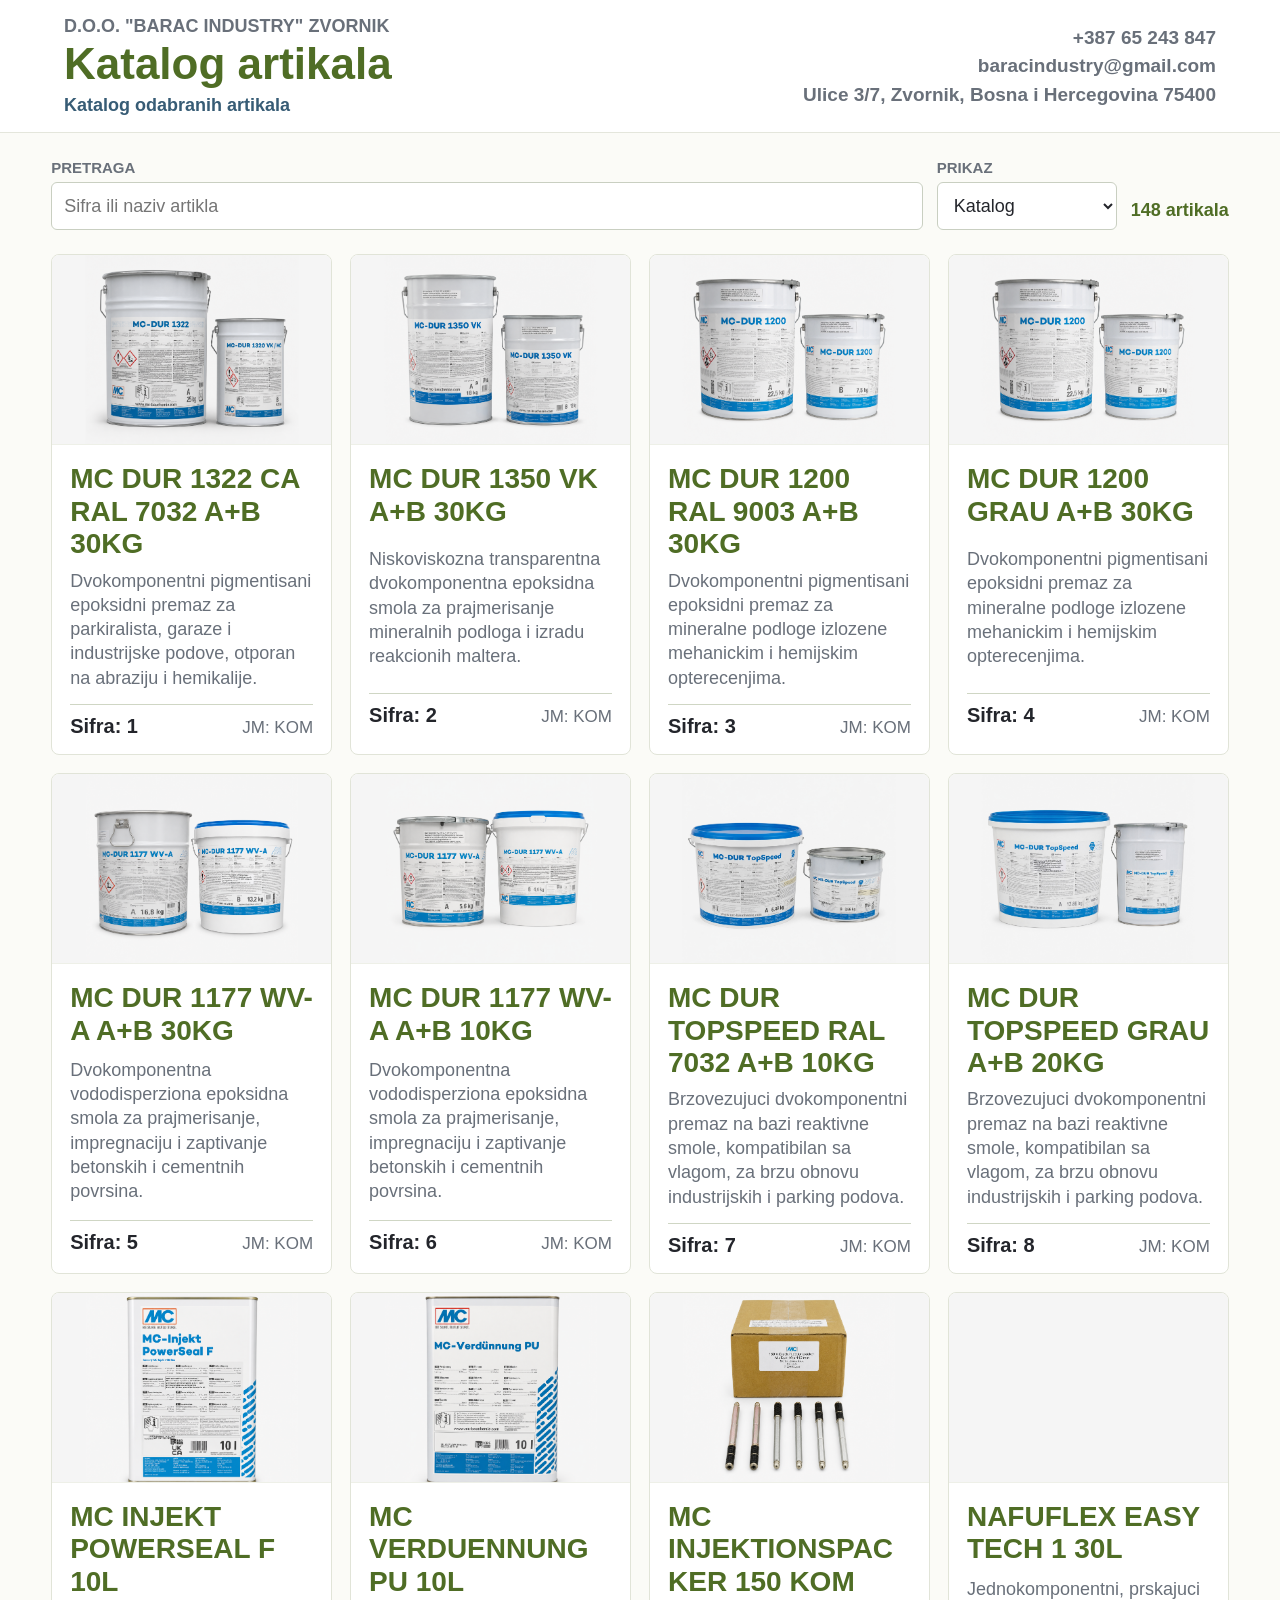
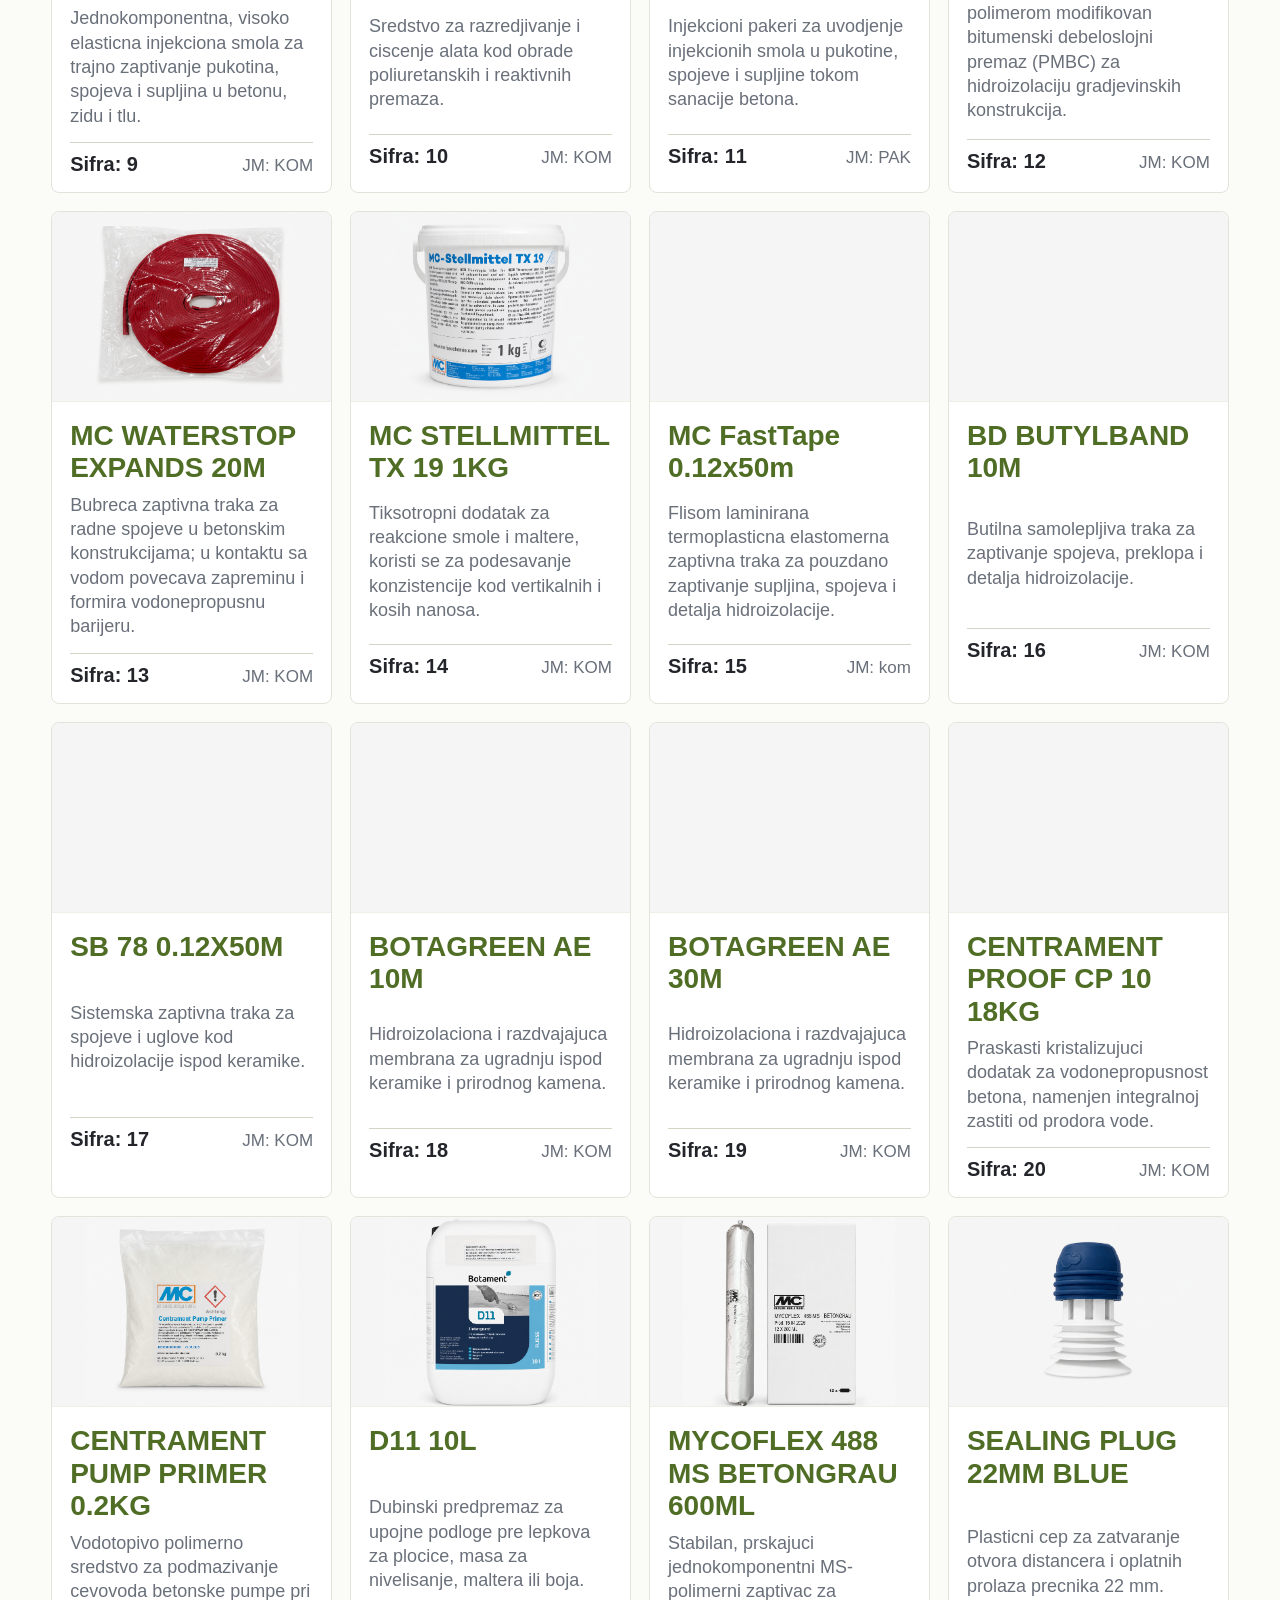
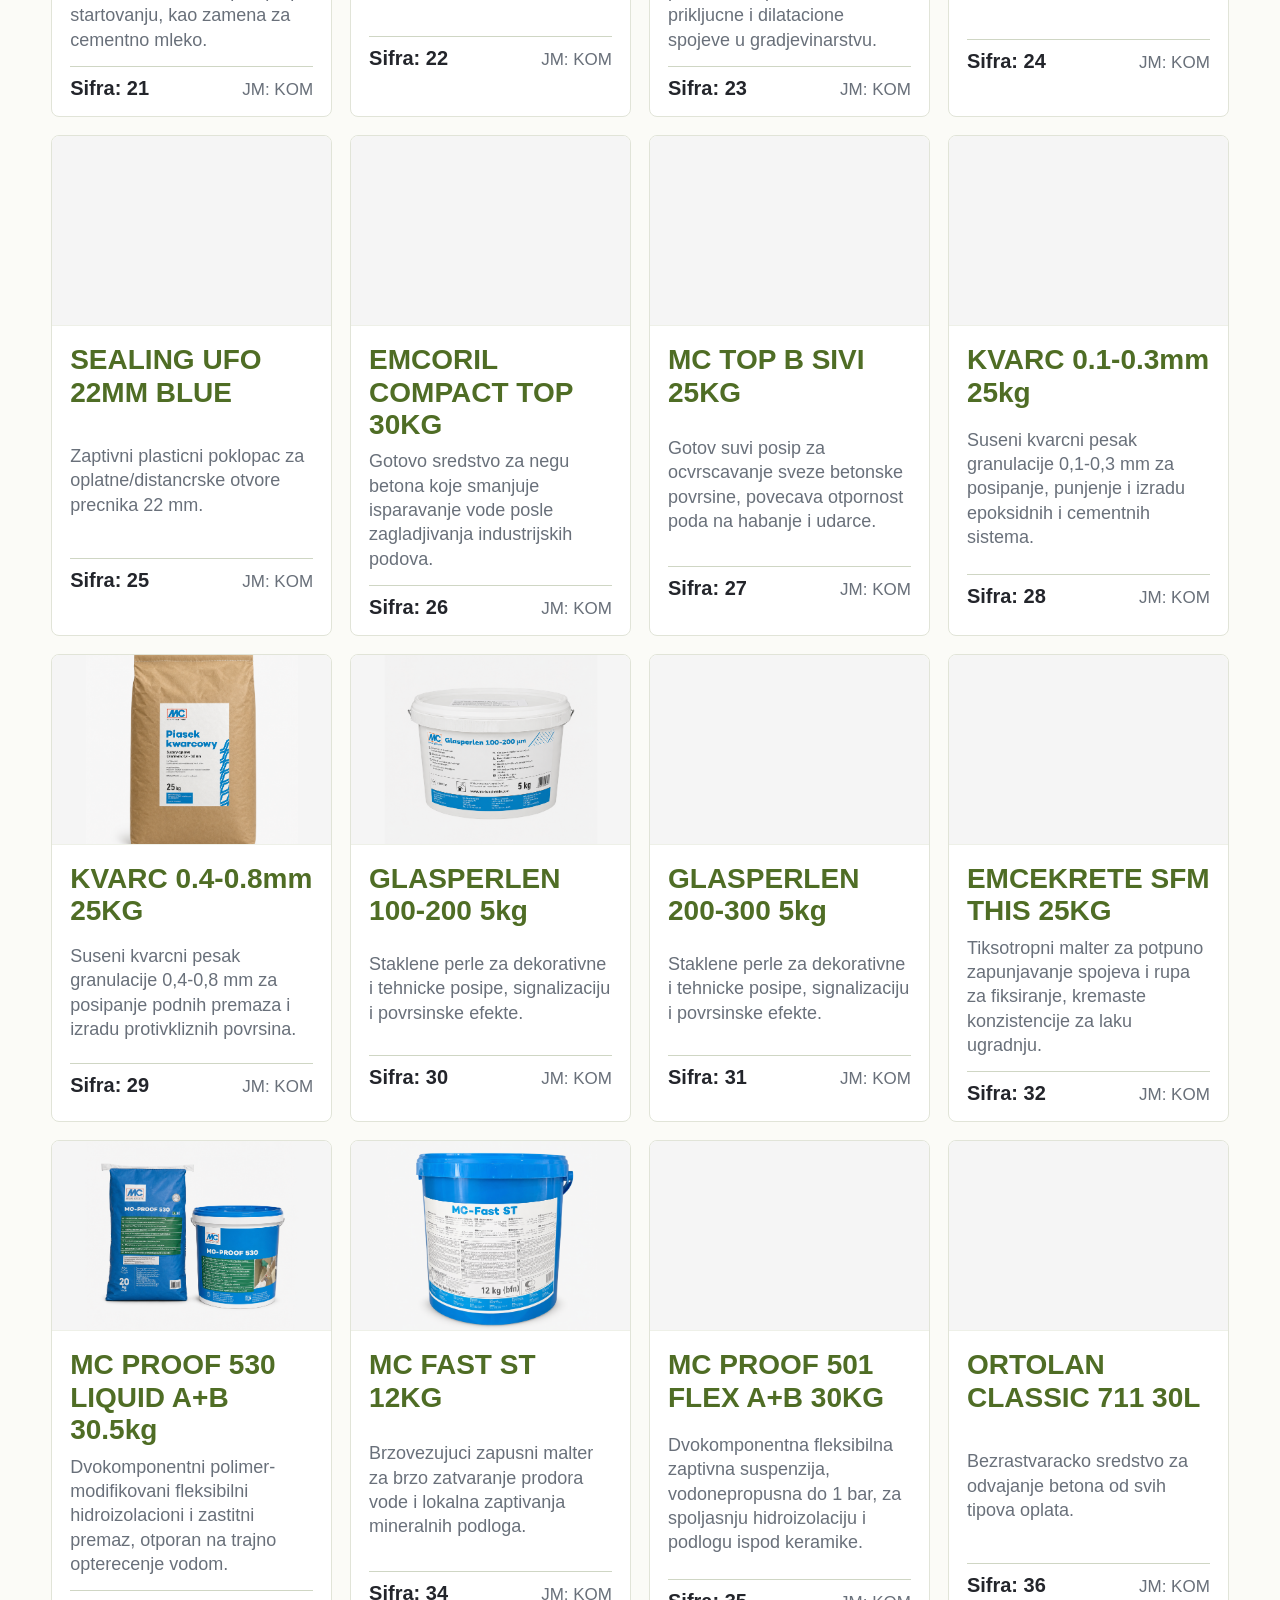
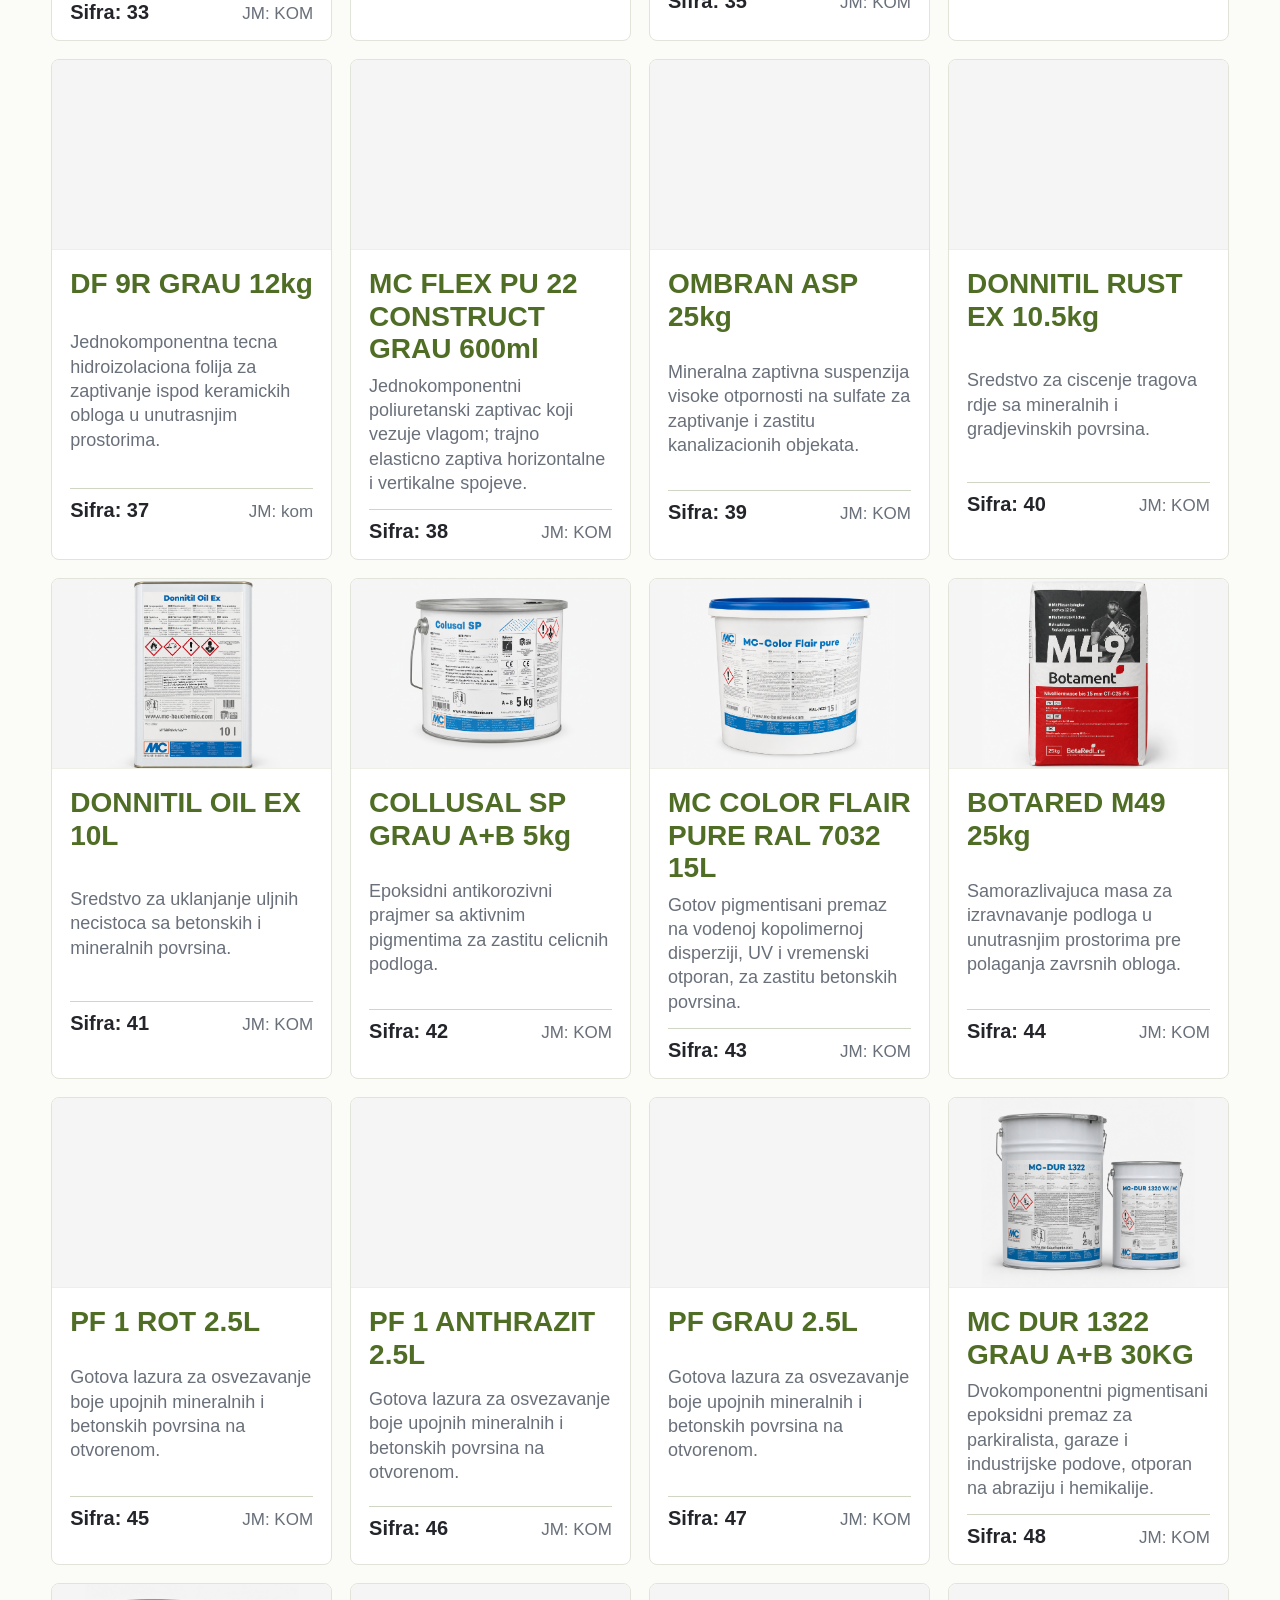
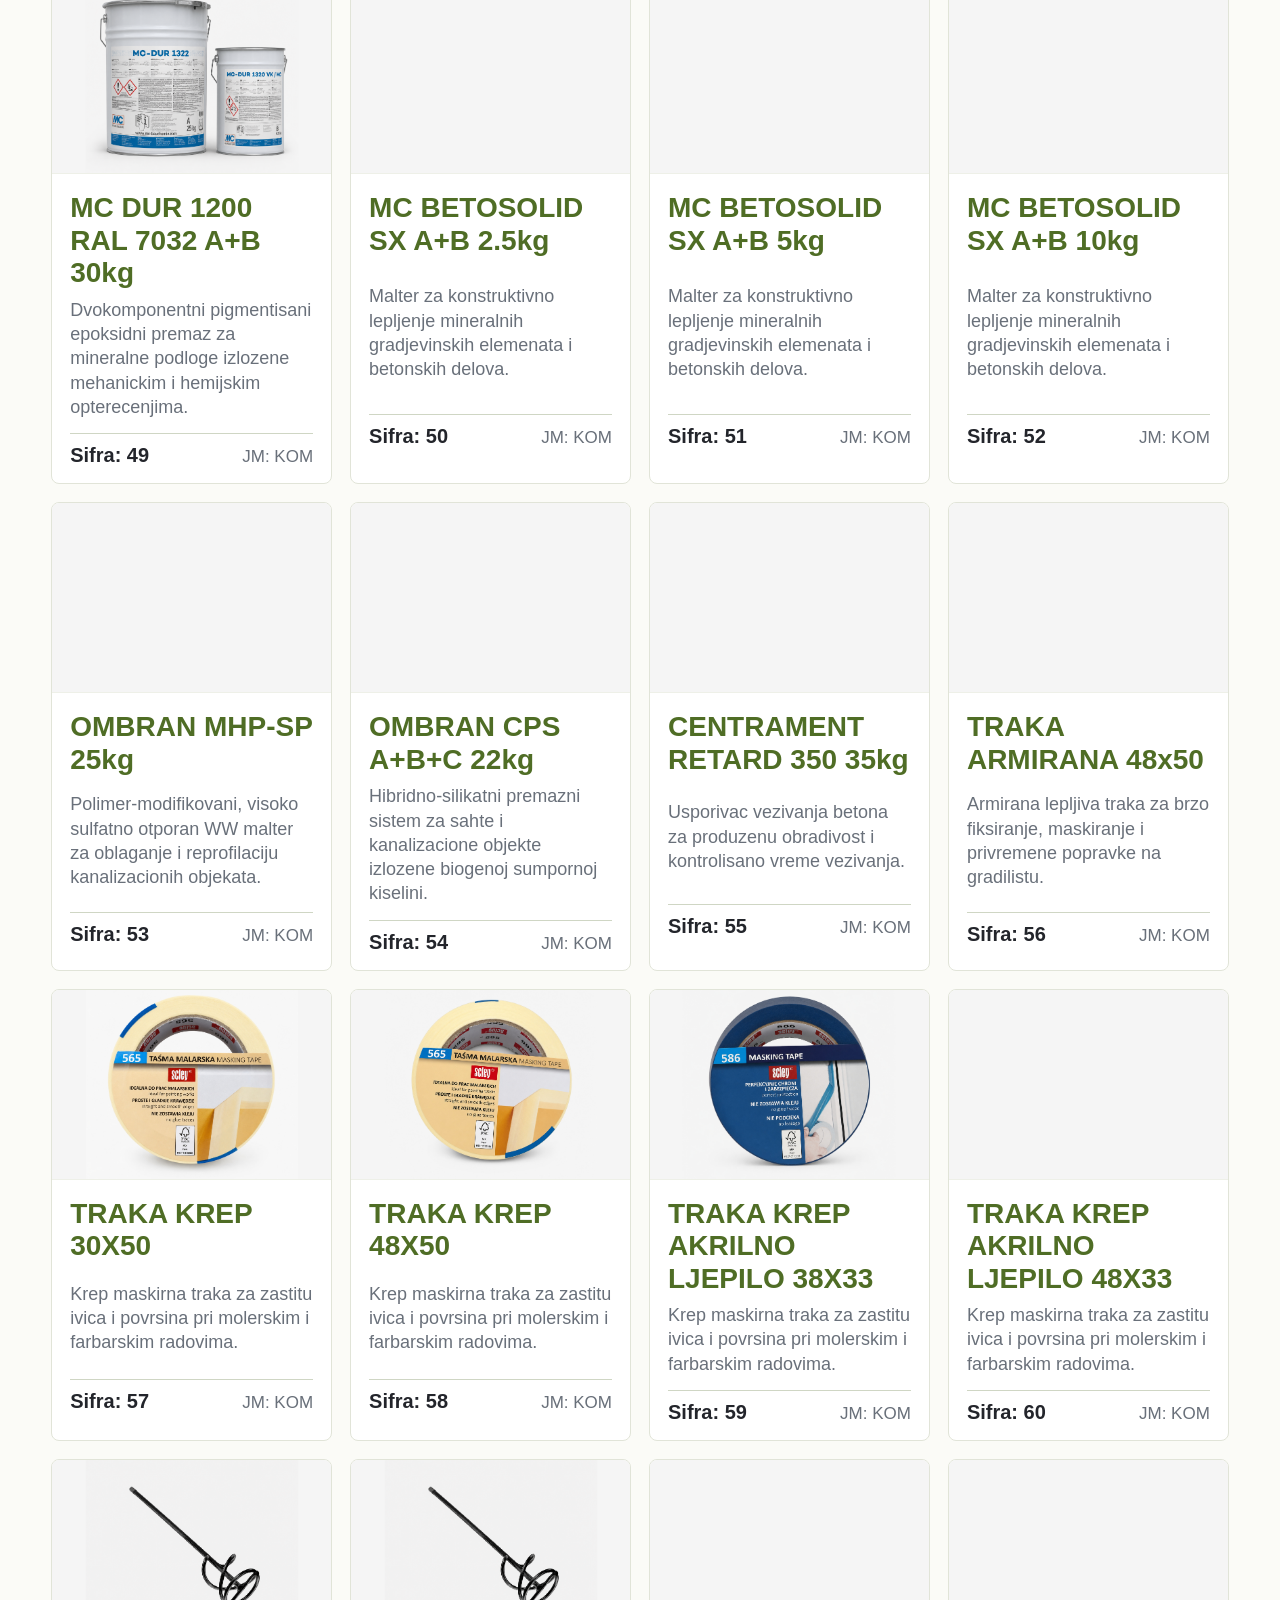
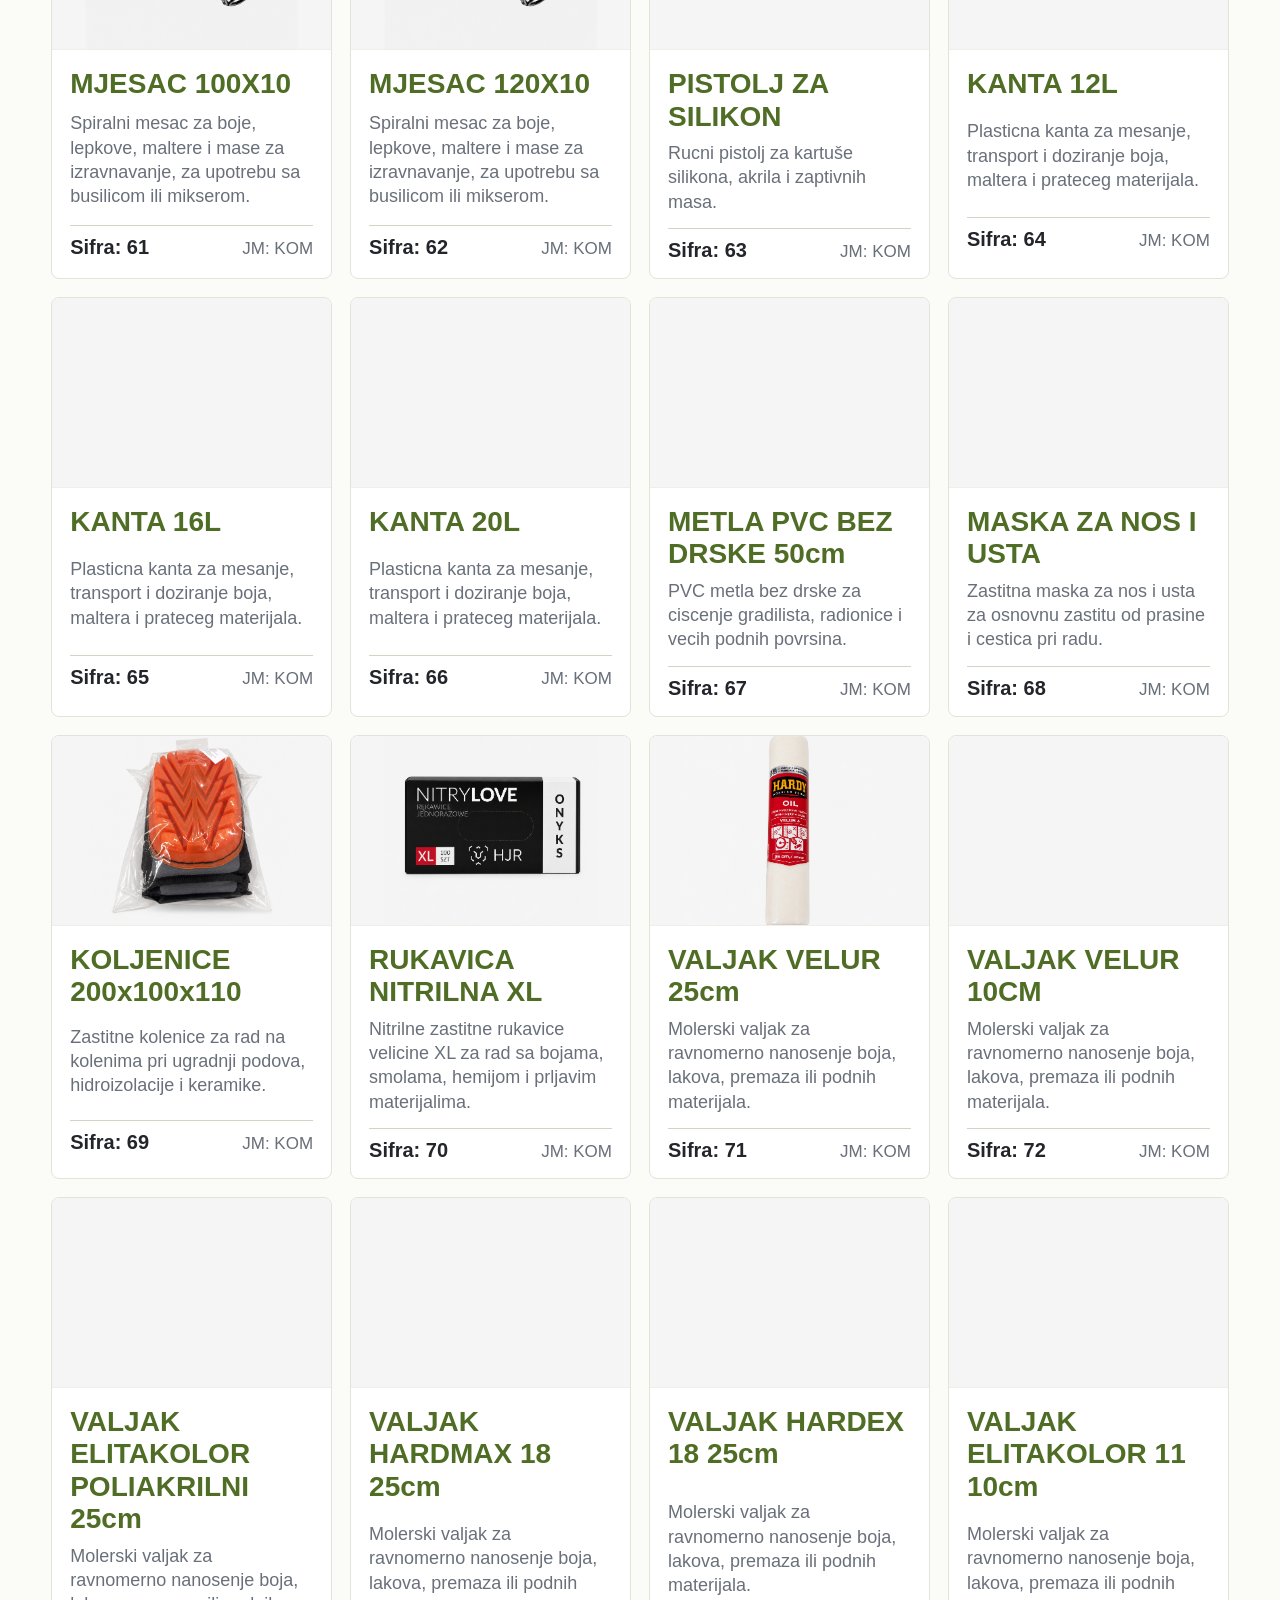
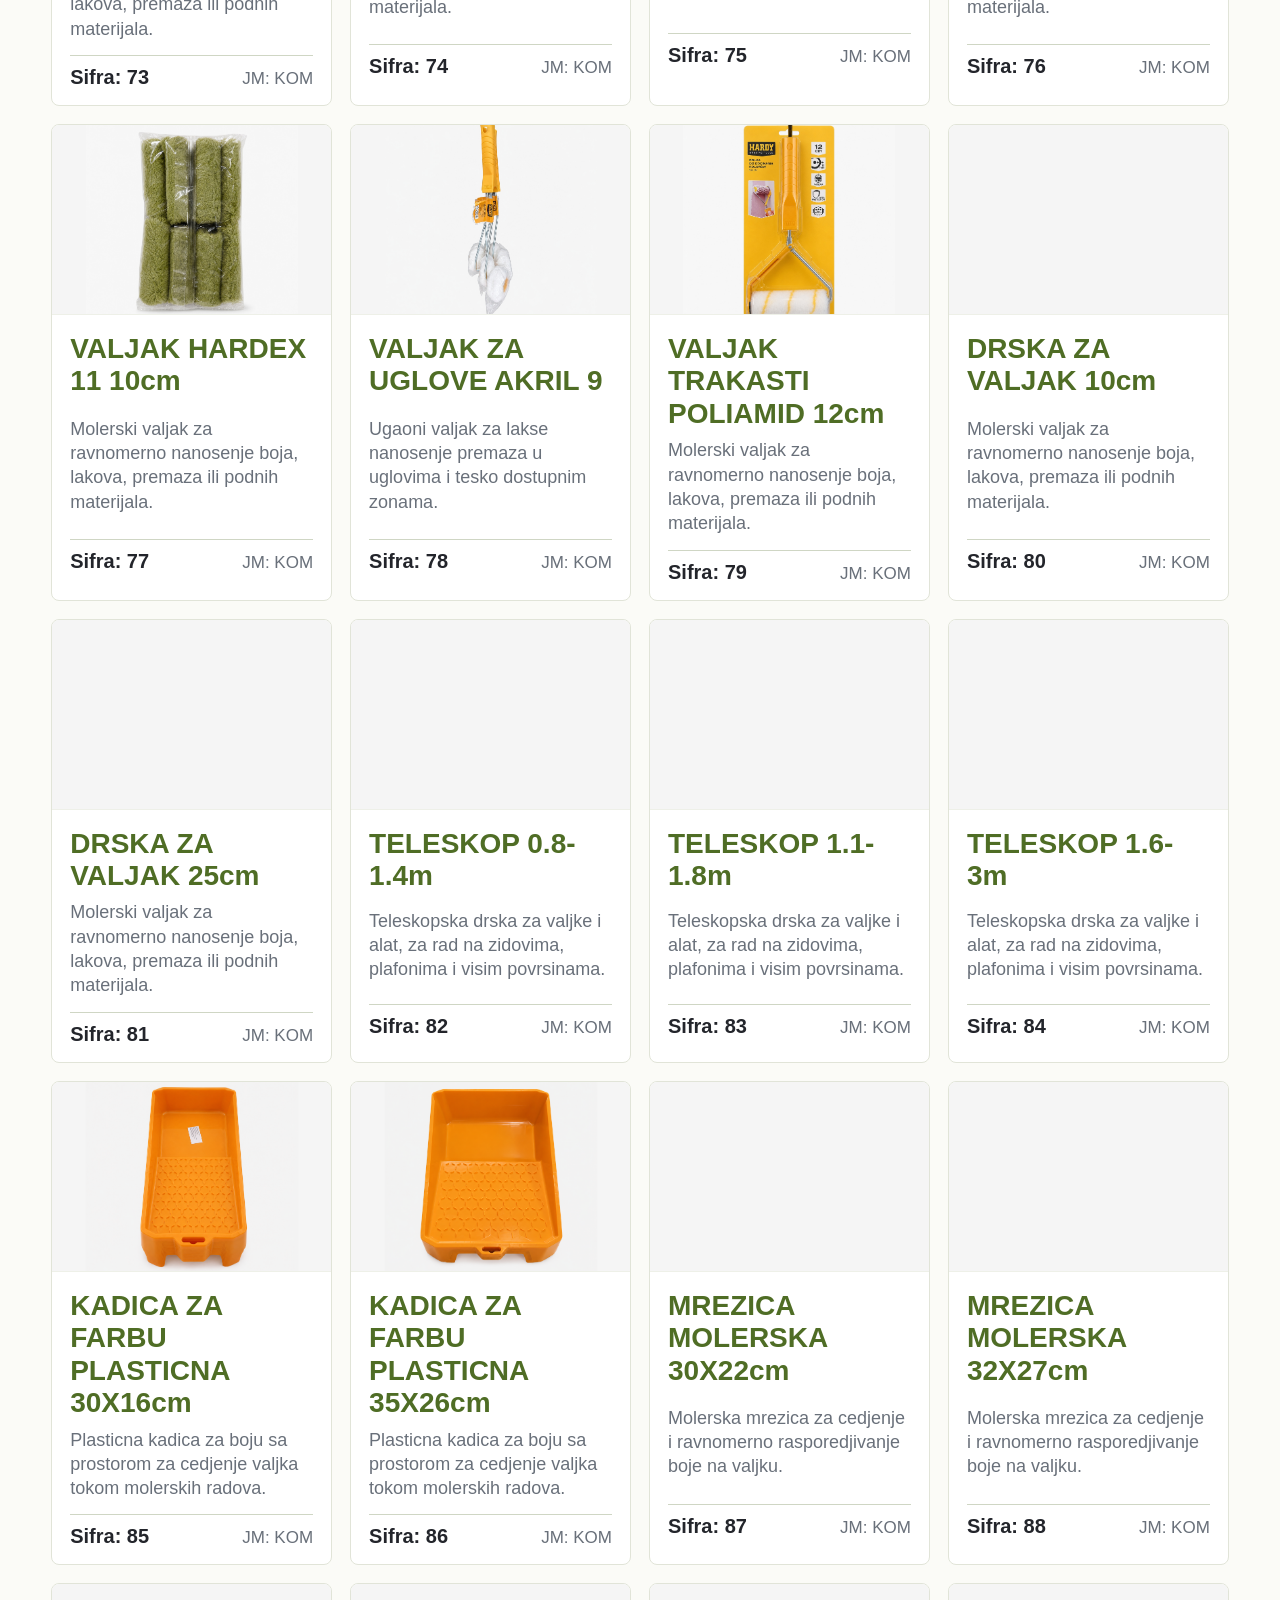
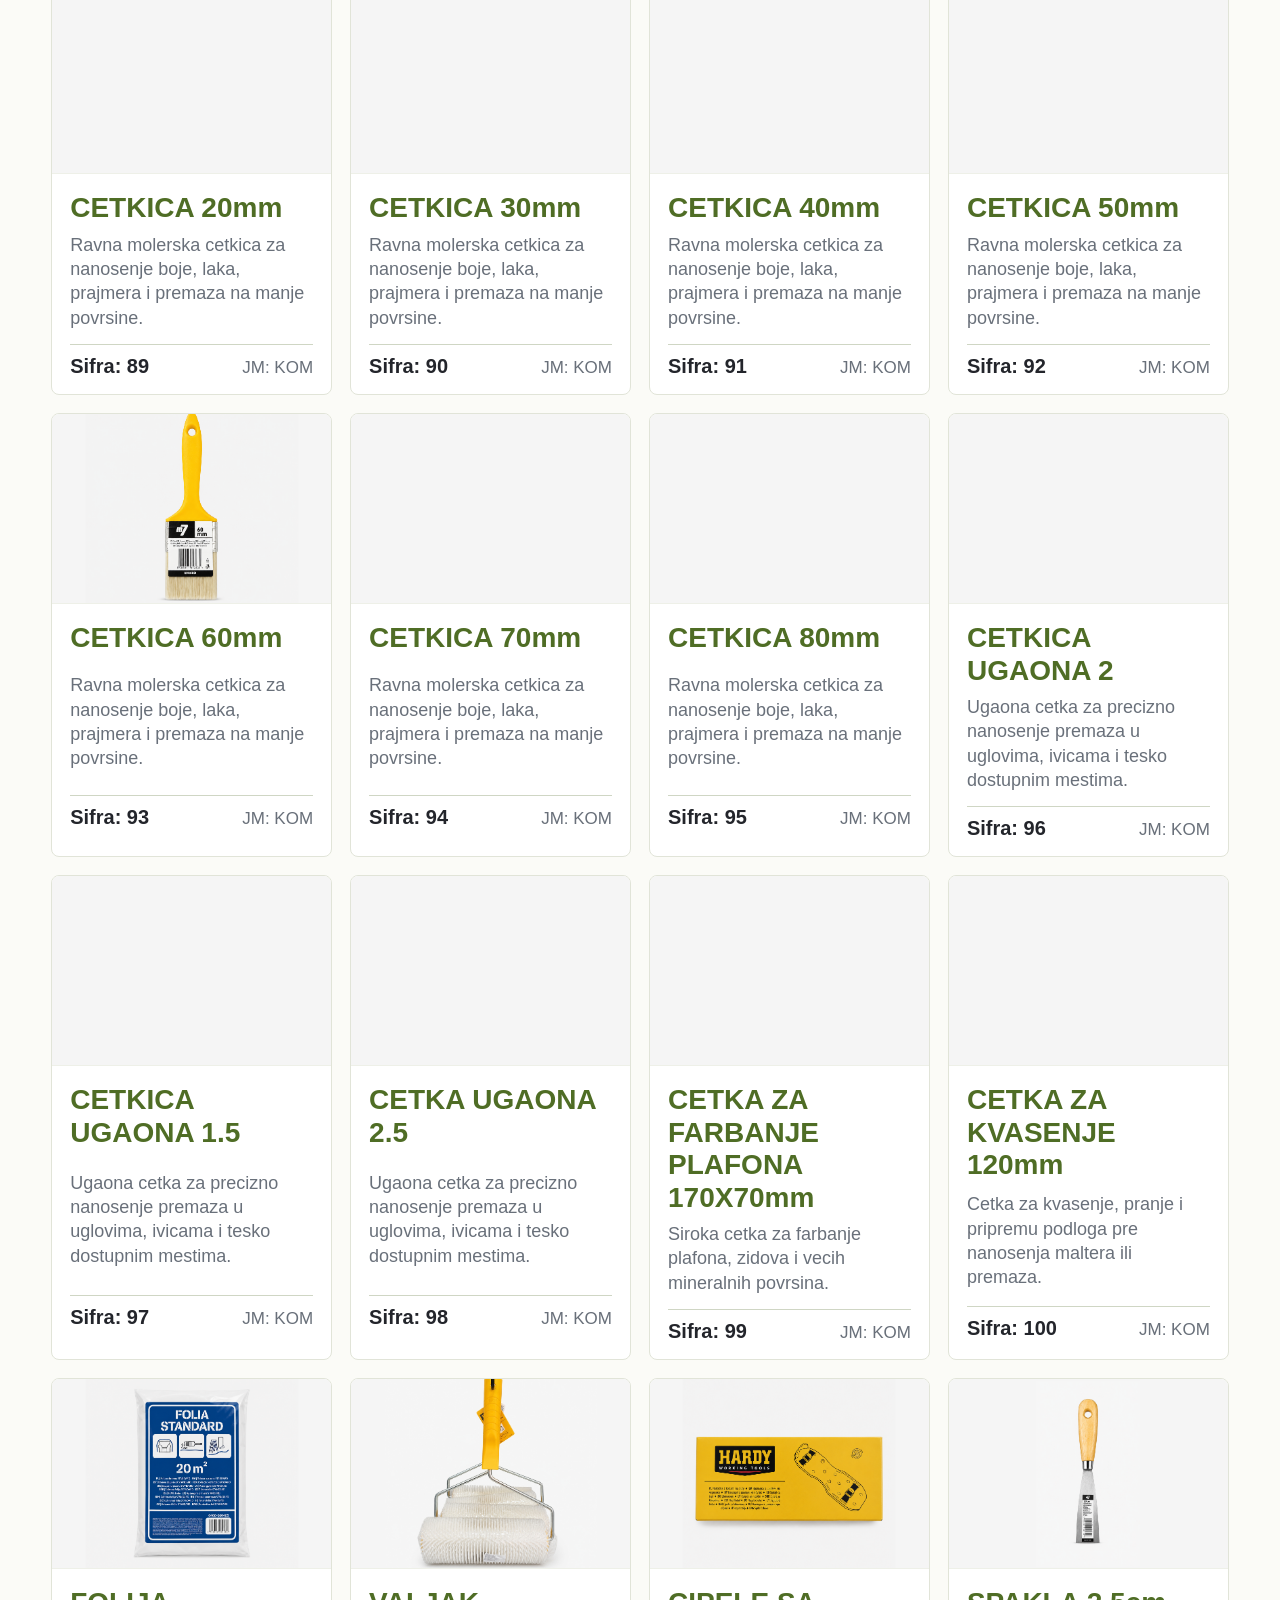
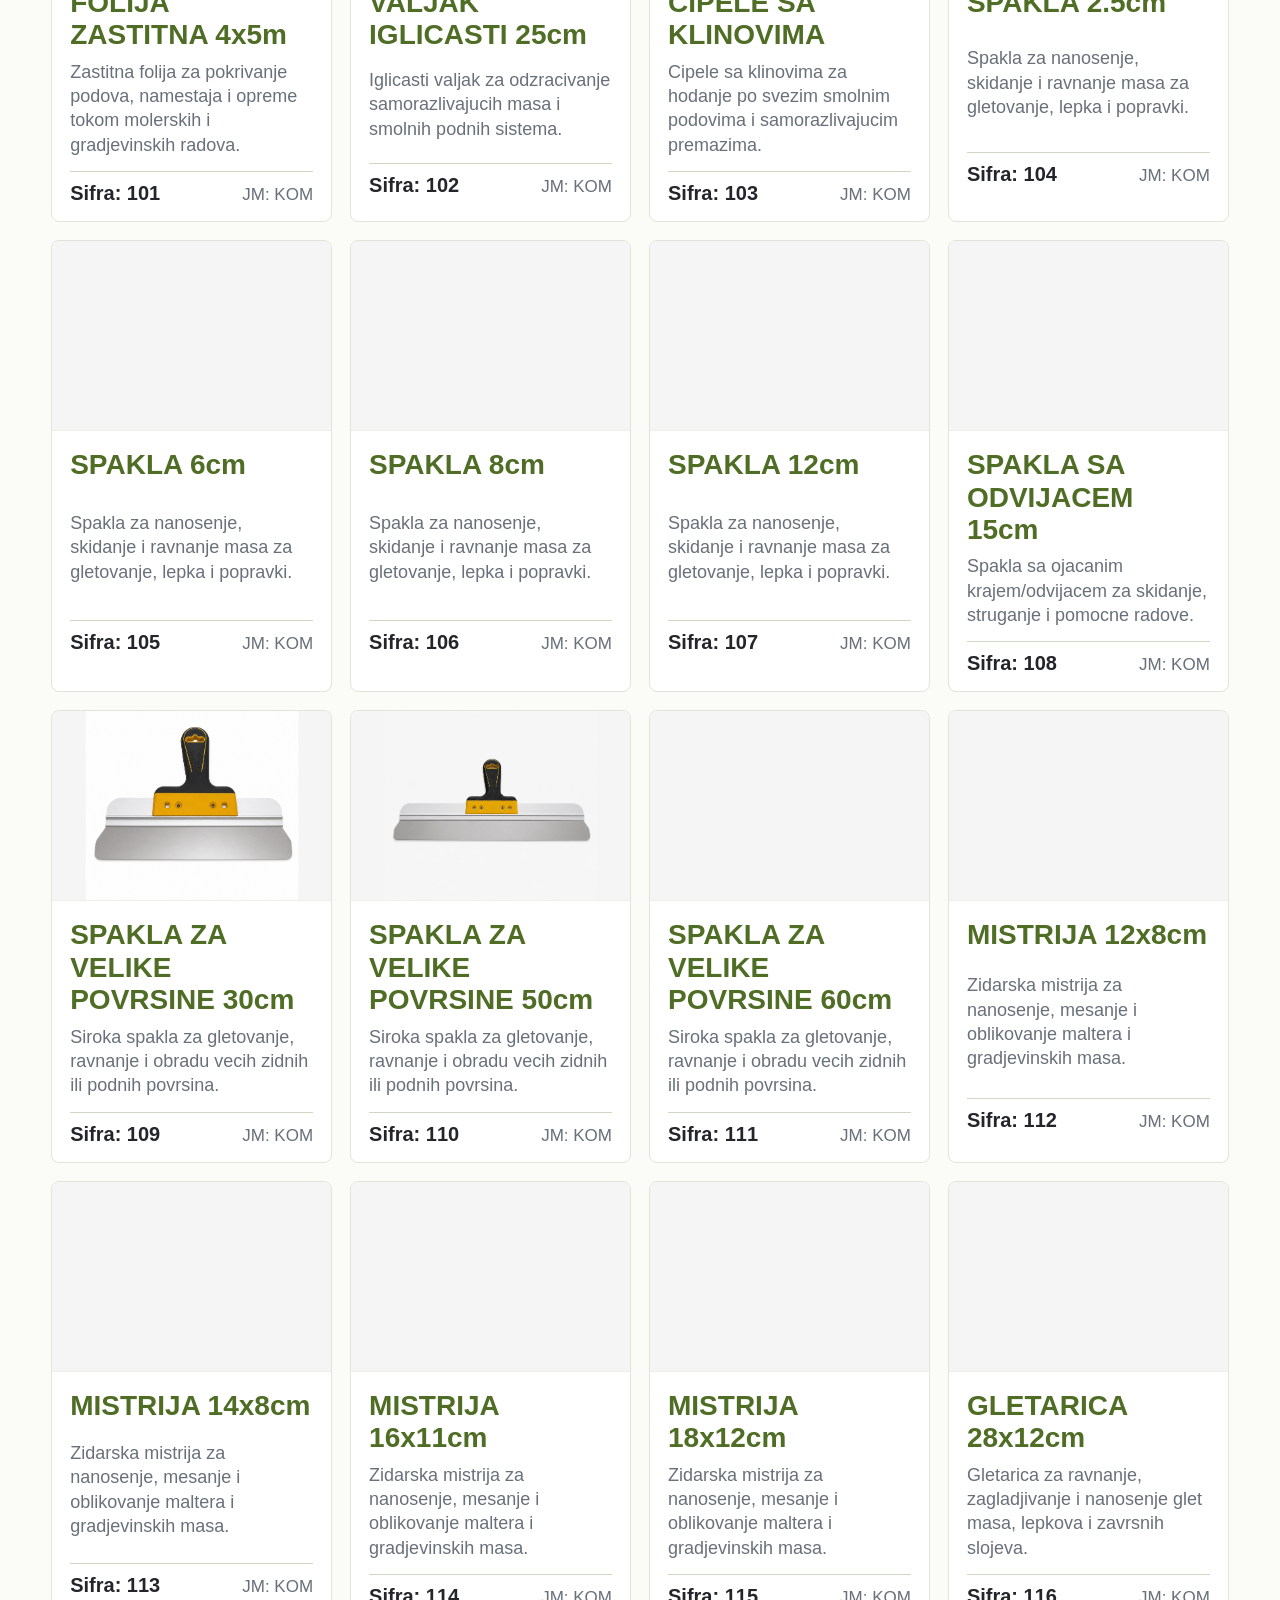
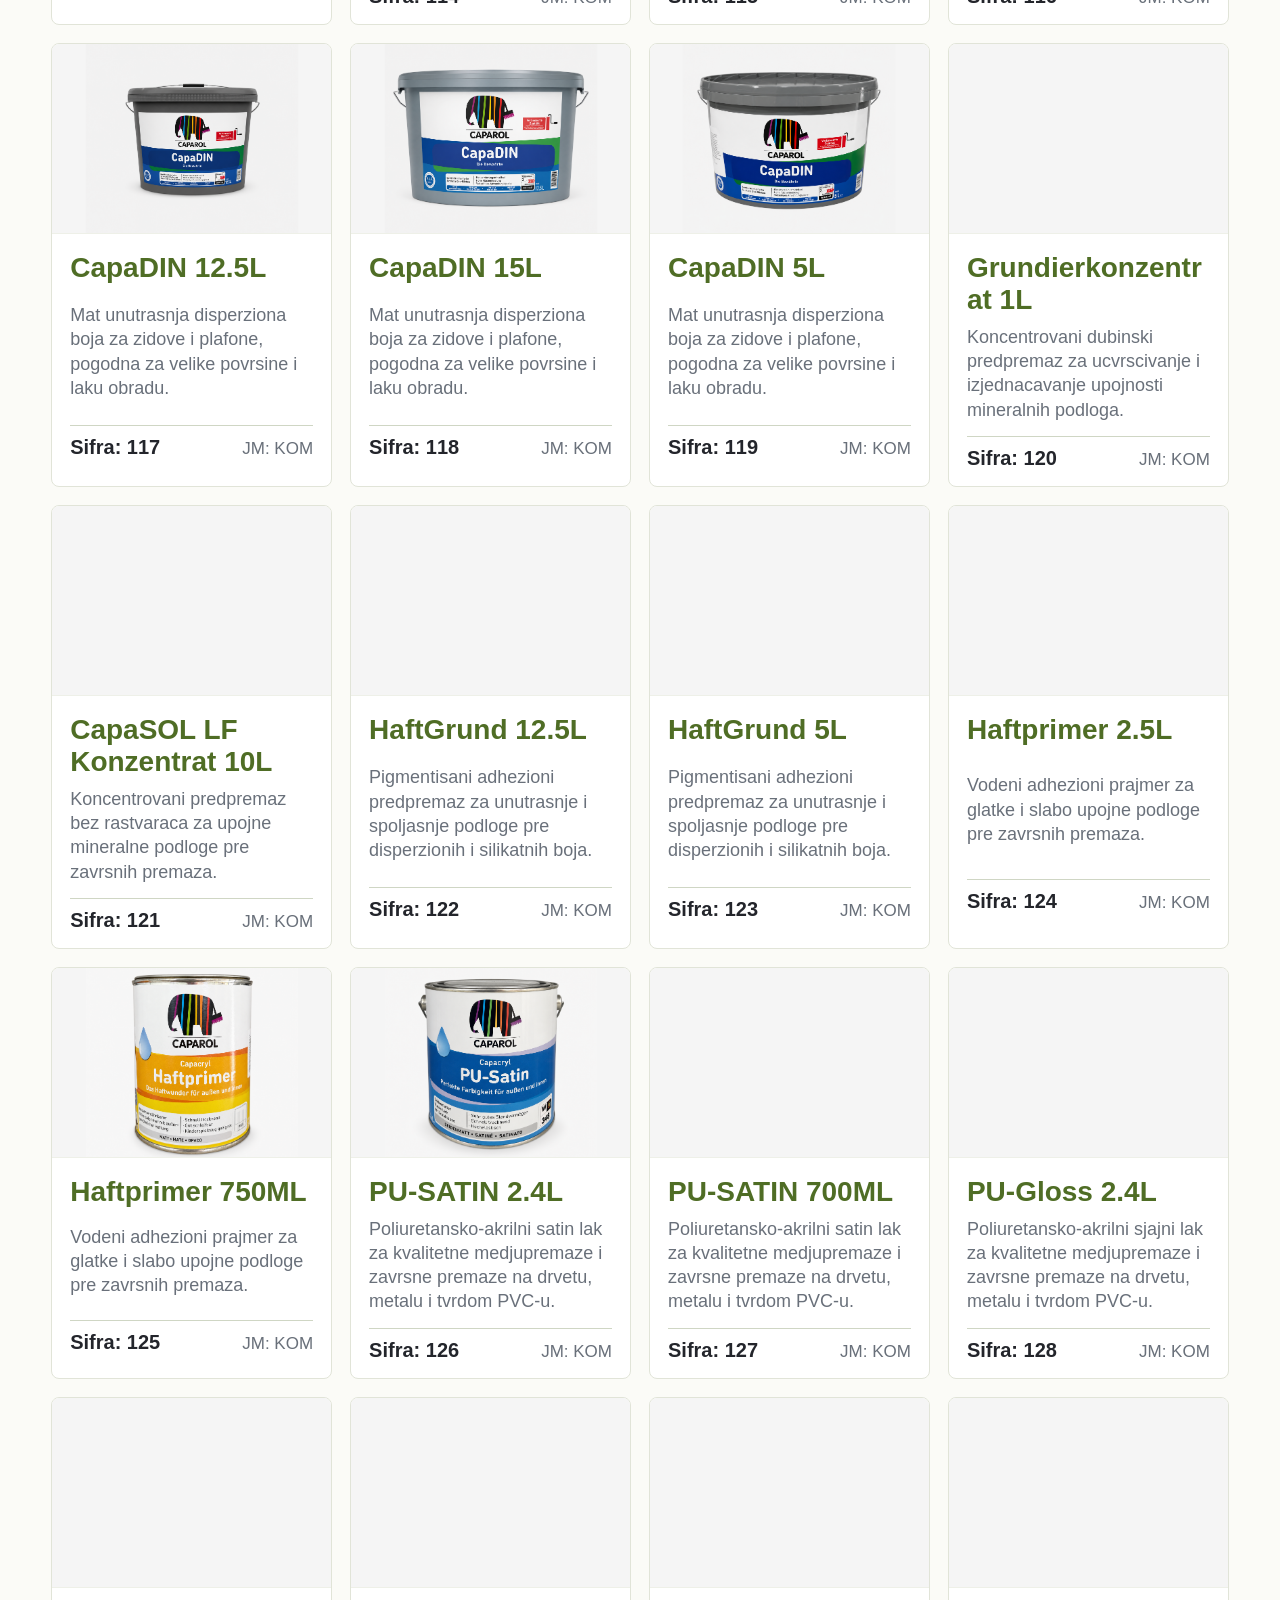
==== commit 626e8950: "Add selected product catalog and PDFs Co-authored-by: Copilot App <223556219+Copilot@users.noreply.g" ====
--- a/index.html
+++ b/index.html
@@ -13,6 +13,7 @@
       <div class="brand-block">
         <p class="eyebrow">D.o.o. "Barac industry" Zvornik</p>
         <h1>Katalog artikala</h1>
+        <a class="catalog-link" href="./odabrani-artikli.html">Katalog odabranih artikala</a>
       </div>
       <address class="contact-info" aria-label="Kontakt informacije">
         <span>+387 65 243 847</span>
--- a/styles.css
+++ b/styles.css
@@ -23,6 +23,7 @@
 }
 
 body {
+  font-size: 18px;
   margin: 0;
 }
 
@@ -33,7 +34,7 @@
   display: flex;
   gap: 24px;
   justify-content: space-between;
-  min-height: 84px;
+  min-height: 96px;
   padding: 16px max(24px, 5vw);
   position: sticky;
   top: 0;
@@ -46,7 +47,7 @@
 
 .eyebrow {
   color: var(--muted);
-  font-size: 13px;
+  font-size: 18px;
   font-weight: 700;
   letter-spacing: 0;
   margin: 0 0 4px;
@@ -55,16 +56,34 @@
 
 h1 {
   color: var(--green-dark);
-  font-size: 30px;
+  font-size: 44px;
   line-height: 1.05;
   margin: 0;
 }
 
+.catalog-link {
+  color: var(--blue);
+  display: inline-block;
+  font-size: 18px;
+  font-weight: 700;
+  margin-top: 8px;
+  text-decoration: none;
+}
+
+.catalog-link:hover {
+  text-decoration: underline;
+}
+
+.catalog--selected h1,
+.catalog--selected .product-copy h2 {
+  color: var(--blue);
+}
+
 .contact-info {
   color: var(--muted);
   display: flex;
   flex-direction: column;
-  font-size: 14px;
+  font-size: 19px;
   font-style: normal;
   font-weight: 700;
   gap: 3px;
@@ -109,7 +128,7 @@
 .search-box span,
 .view-box span {
   color: var(--muted);
-  font-size: 12px;
+  font-size: 15px;
   font-weight: 700;
   text-transform: uppercase;
 }
@@ -117,7 +136,7 @@
 input,
 select {
   background: #fff;
-  min-height: 42px;
+  min-height: 48px;
   padding: 0 12px;
 }
 
@@ -139,7 +158,6 @@
   background: var(--surface);
   border: 1px solid #e1e4d8;
   border-radius: 8px;
-  box-shadow: var(--shadow);
   display: grid;
   grid-template-rows: 190px 1fr;
   min-height: 372px;
@@ -151,13 +169,13 @@
   background:
     linear-gradient(135deg, rgba(110, 143, 53, 0.16), rgba(55, 92, 117, 0.14)),
     repeating-linear-gradient(0deg, #f8f8f2 0, #f8f8f2 12px, #eef1e8 13px, #eef1e8 14px);
-  --product-image-max-height: 150px;
+  --product-image-max-height: 166px;
   block-size: 190px;
   display: grid;
   justify-items: center;
   min-block-size: 0;
   overflow: hidden;
-  padding: 20px;
+  padding: 12px;
   position: relative;
 }
 
@@ -180,13 +198,16 @@
 }
 
 .product-card .product-image--filled {
-  background: #fff;
+  background: #f5f5f5;
   border-bottom: 1px solid #eef0e8;
 }
 
 .product-card .product-image--empty {
+  align-content: center;
   background: #f6f7f1;
   border-bottom: 1px solid #eef0e8;
+  gap: 10px;
+  grid-template-rows: auto auto;
 }
 
 .product-image img {
@@ -196,29 +217,28 @@
   max-width: 100%;
   object-fit: contain;
   object-position: center;
+  transform: scale(1.28);
   width: auto;
 }
 
 .placeholder-mark {
   align-items: center;
-  aspect-ratio: 1;
-  background: rgba(255, 255, 255, 0.72);
-  border: 1px solid rgba(79, 109, 37, 0.28);
-  border-radius: 50%;
-  color: var(--green-dark);
+  background: #fff;
+  border: 1px solid #d7dccf;
+  border-radius: 6px;
+  color: var(--muted);
   display: flex;
-  font-size: 42px;
-  font-weight: 800;
+  font-size: 19px;
+  font-weight: 700;
+  height: 52px;
   justify-content: center;
-  width: 96px;
+  width: 72px;
 }
 
 .placeholder-caption {
-  bottom: 14px;
-  color: var(--muted);
-  font-size: 12px;
-  font-weight: 700;
-  position: absolute;
+  color: var(--muted);
+  font-size: 14px;
+  font-weight: 700;
   text-transform: uppercase;
 }
 
@@ -229,17 +249,9 @@
   padding: 18px 18px 16px;
 }
 
-.category {
-  color: var(--amber);
-  font-size: 12px;
-  font-weight: 700;
-  margin: 0;
-  text-transform: uppercase;
-}
-
 .product-copy h2 {
   color: var(--green-dark);
-  font-size: 20px;
+  font-size: 28px;
   line-height: 1.16;
   margin: 0;
   overflow-wrap: anywhere;
@@ -247,7 +259,7 @@
 
 .description {
   color: var(--muted);
-  font-size: 14px;
+  font-size: 18px;
   line-height: 1.35;
   margin: 0;
 }
@@ -263,12 +275,12 @@
 }
 
 .meta-line strong {
-  font-size: 16px;
+  font-size: 20px;
 }
 
 .meta-line span {
   color: var(--muted);
-  font-size: 13px;
+  font-size: 17px;
 }
 
 .catalog-grid[data-view="compact"] {
@@ -282,17 +294,18 @@
 }
 
 .catalog-grid[data-view="compact"] .product-image {
-  --product-image-max-height: 124px;
+  --product-image-max-height: 132px;
   block-size: 148px;
   inline-size: 92px;
   min-block-size: 0;
   min-height: 0;
-  padding: 12px;
+  padding: 8px;
 }
 
 .catalog-grid[data-view="compact"] .placeholder-mark {
-  font-size: 24px;
-  width: 58px;
+  font-size: 14px;
+  height: 36px;
+  width: 52px;
 }
 
 .catalog-grid[data-view="compact"] .placeholder-caption {
@@ -321,3 +334,95 @@
     text-align: left;
   }
 }
+
+@page {
+  size: A4 portrait;
+  margin: 12mm;
+}
+
+@media print {
+  .sitebar {
+    align-items: start;
+    display: grid;
+    gap: 8mm;
+    grid-template-columns: minmax(0, 1fr) minmax(0, 1fr);
+    min-height: 0;
+    padding: 0 0 6mm;
+    position: static;
+    break-inside: avoid;
+    page-break-inside: avoid;
+  }
+
+  .eyebrow,
+  .contact-info {
+    font-size: 11pt;
+  }
+
+  h1 {
+    font-size: 24pt;
+  }
+
+  .catalog-link {
+    display: none;
+  }
+
+  .contact-info {
+    align-items: flex-end;
+    min-width: 0;
+  }
+
+  .catalog-shell {
+    max-width: none;
+    padding: 0;
+  }
+
+  .toolbar {
+    display: none;
+  }
+
+  .catalog-grid {
+    display: grid;
+    gap: 4mm;
+    grid-template-columns: repeat(2, minmax(0, 1fr));
+    align-items: start;
+    margin-top: 5mm;
+  }
+
+  .product-card {
+    break-inside: avoid;
+    display: grid;
+    grid-template-columns: minmax(0, 1fr);
+    grid-template-rows: 28mm auto;
+    min-height: 0;
+    page-break-inside: avoid;
+  }
+
+  .product-image {
+    --product-image-max-height: 25mm;
+    block-size: 28mm;
+    padding: 2mm;
+  }
+
+  .product-copy {
+    gap: 1.5mm;
+    padding: 2mm;
+  }
+
+  .product-copy h2 {
+    font-size: 11pt;
+  }
+
+  .description {
+    font-size: 9pt;
+  }
+
+  .meta-line {
+    margin-top: 1mm;
+    padding-top: 1.5mm;
+  }
+
+  .meta-line strong,
+  .meta-line span {
+    font-size: 9pt;
+  }
+}
